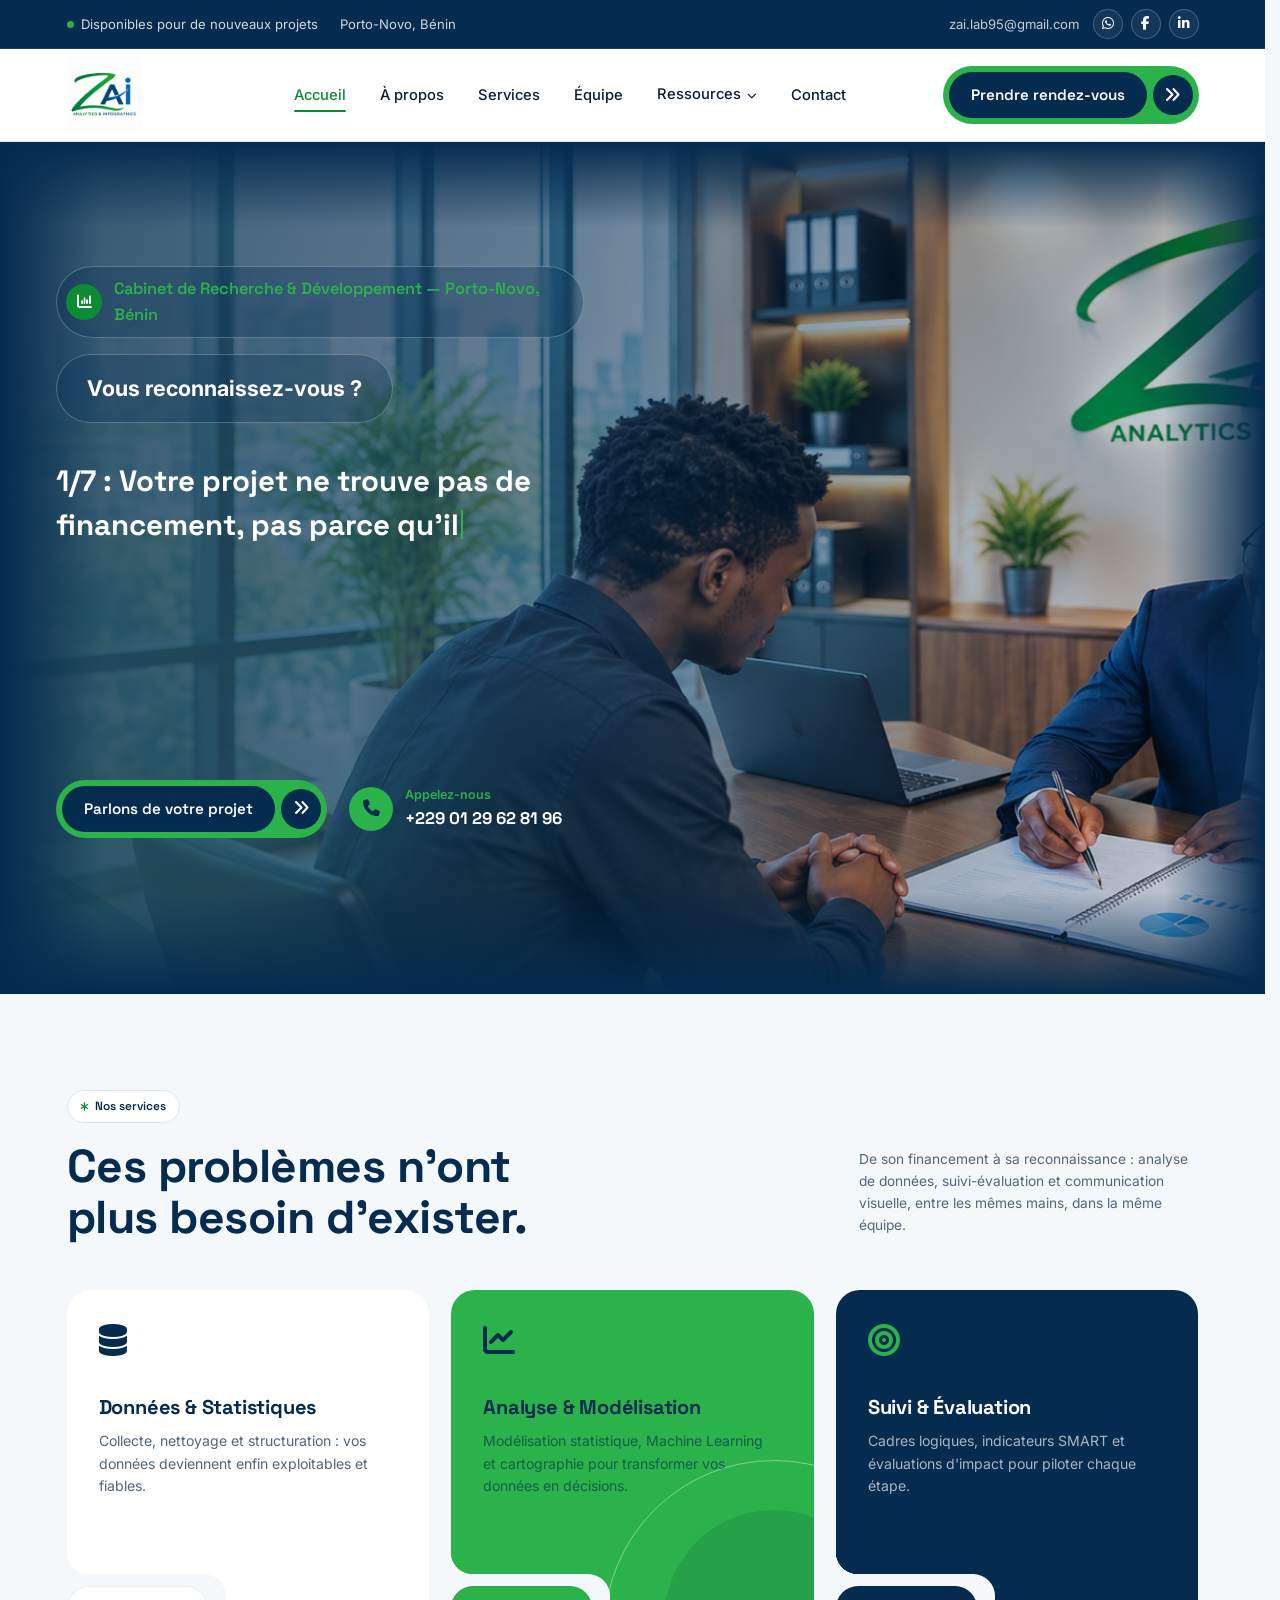
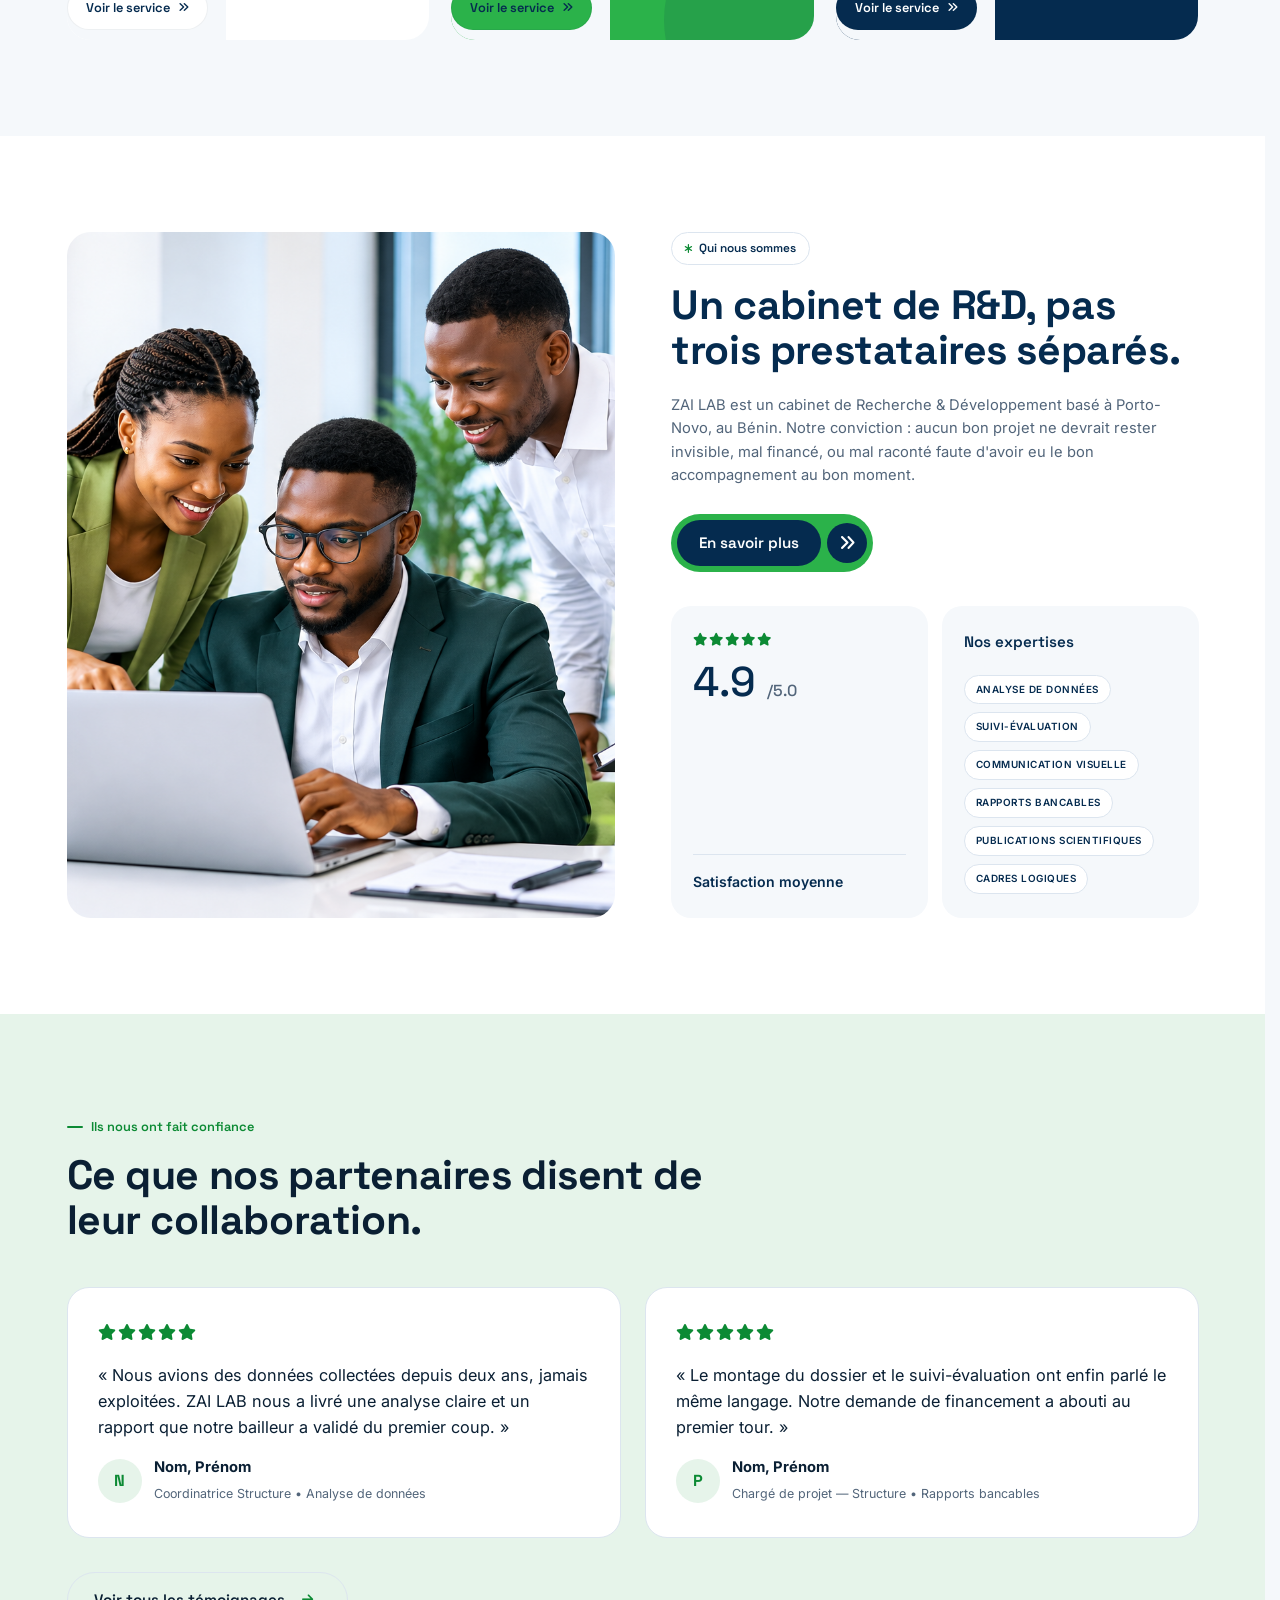
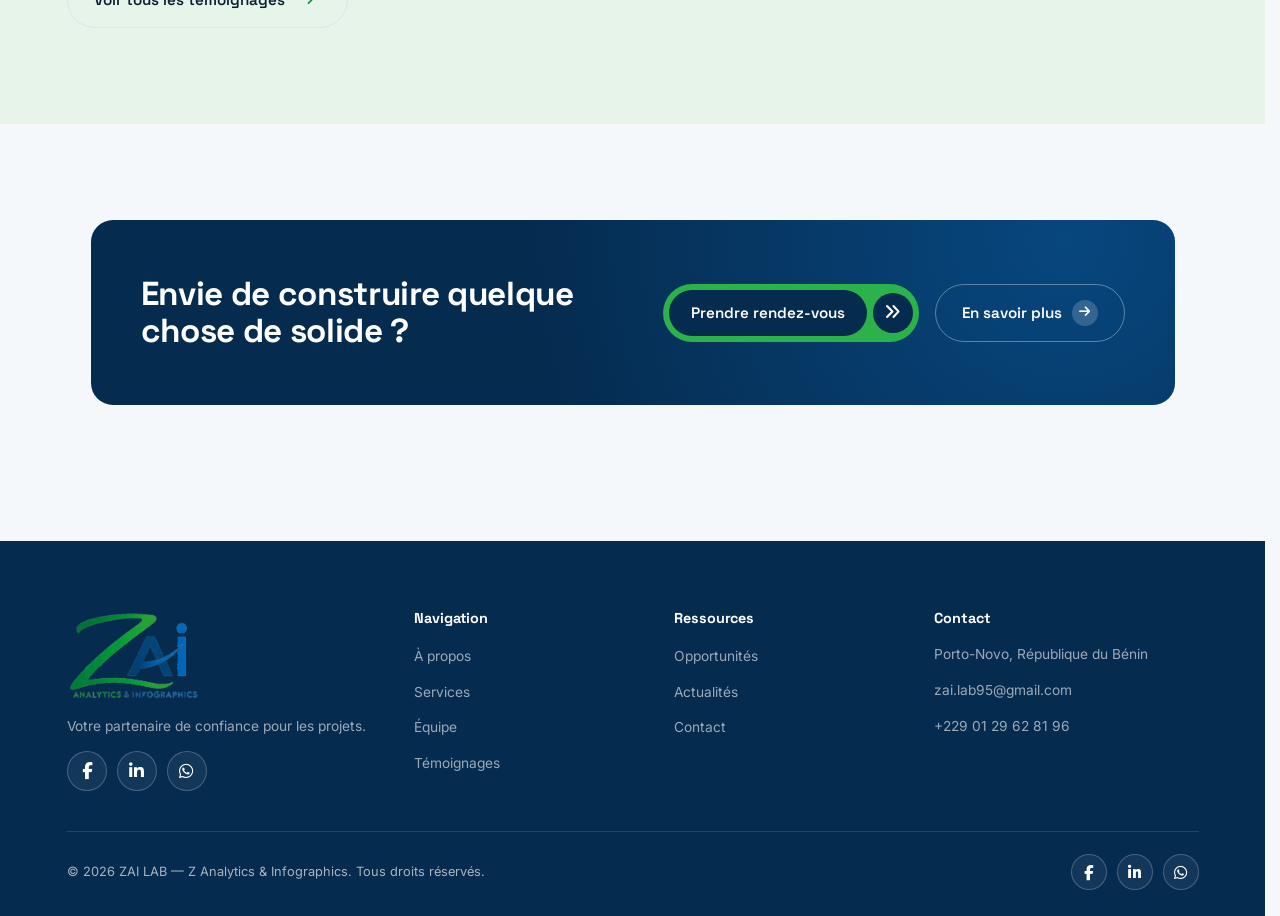
==== index.html @ ba8a5d23 "Update social media links in footer" ====
<!DOCTYPE html>
<html lang="fr">
<head>
<meta charset="UTF-8">
<meta name="viewport" content="width=device-width, initial-scale=1.0">
<title>ZAI LAB Structurer. Convaincre. Mesurer. Valoriser.</title>
<meta name="description" content="ZAI LAB réunit analyse de données, suivi-évaluation et communication visuelle sous un même toit, à Porto-Novo, Bénin.">
<link rel="stylesheet" href="style.css">
<link rel="stylesheet" href="https://cdnjs.cloudflare.com/ajax/libs/font-awesome/6.5.2/css/all.min.css">
<link rel="icon" type="image/jpeg" href="assets/logo-zailab.jpg">
</head>
<body>

<header>
  <div class="topbar">
    <div class="container">
      <div class="topbar-left">
        <span><span class="dot-live"></span> Disponibles pour de nouveaux projets</span>
        <span>Porto-Novo, Bénin</span>
      </div>
      <div class="topbar-right">
        <a href="mailto:zai.lab95@gmail.com" class="topbar-mail">zai.lab95@gmail.com</a>
        <div class="social-row social-row--top">
          <a href="https://wa.me/message/7WDVWGU74DTKE1" target="_blank" rel="noopener" aria-label="WhatsApp" title="WhatsApp"><i class="fa-brands fa-whatsapp"></i></a>
          <a href="https://web.facebook.com/zailab95" target="_blank" rel="noopener" aria-label="Facebook" title="Facebook"><i class="fa-brands fa-facebook-f"></i></a>
          <a href="https://www.linkedin.com/in/luc-zinzinh%C3%A9do-7a95b5175/" target="_blank" rel="noopener" aria-label="LinkedIn" title="LinkedIn"><i class="fa-brands fa-linkedin-in"></i></a>
        </div>
      </div>
    </div>
  </div>
  <nav class="navbar">
    <div class="container">
      <a href="index.html" class="brand">
        <img src="assets/logo-zailab.jpg" alt="ZAI LAB — Analytics & Infographics" class="brand-logo">
      </a>
      <button class="nav-toggle" aria-label="Ouvrir le menu" aria-expanded="false"><span></span></button>
      <ul class="nav-links">
        <li><a href="index.html" class="active">Accueil</a></li>
        <li><a href="a-propos.html">À propos</a></li>
        <li><a href="services.html">Services</a></li>
        <li><a href="equipe.html">Équipe</a></li>
        <li class="has-dropdown">
          <a href="#">Ressources <span class="caret"><i class="fa-solid fa-chevron-down"></i></span></a>
          <div class="dropdown-menu">
            <a href="opportunites.html">Opportunités</a>
            <a href="actualites.html">Actualités</a>
            <a href="temoignages.html">Témoignages</a>
          </div>
        </li>
        <li><a href="contact.html">Contact</a></li>
      </ul>
      <div class="nav-cta">
        <a href="contact.html" class="btn btn-primary"><span class="btn-label">Prendre rendez-vous</span><span class="btn-arrow"><i class="fa-solid fa-angles-right"></i></span></a>
      </div>
    </div>
  </nav>
</header>

<!-- HERO PRINCIPAL -->
<section class="hero-v2 hero-v2--bg">
  <div class="hero-v2-inner">
    <div class="hero-v2-text">
      <div class="eyebrow"><i class="fa-solid fa-chart-column"></i> Cabinet de Recherche &amp; Développement — Porto-Novo, Bénin</div>

      <div class="hero-badge">Vous reconnaissez-vous ?</div>

      <h1 class="hero-rotator" id="problemRotator">
        <span class="rotator-output"></span><span class="rotator-cursor"></span>
        <span class="rotator-source" hidden>Votre projet ne trouve pas de financement, pas parce qu'il est mauvais, mais parce qu'il n'est pas bien construit.</span>
        <span class="rotator-source" hidden>Votre projet est financé mais aucun système de suivi, le rapport final est vide et le bailleur déçu.</span>
        <span class="rotator-source" hidden>Vous avez collecté des données mais personne pour les analyser. Elles dorment dans un ordinateur.</span>
        <span class="rotator-source" hidden>Trois prestataires, trois factures, trois langages, et un dossier incohérent.</span>
        <span class="rotator-source" hidden>Votre projet a réussi mais personne ne le sait aucune communication visuelle pour le montrer.</span>
        <span class="rotator-source" hidden>Vous avez des résultats de recherche solides mais ils ne sont jamais publiés.</span>
        <span class="rotator-source" hidden>Votre rapport final ne satisfait pas les exigences du bailleur.</span>
      </h1>

      <div class="hero-v2-actions">
        <a href="contact.html" class="btn btn-primary"><span class="btn-label">Parlons de votre projet</span><span class="btn-arrow"><i class="fa-solid fa-angles-right"></i></span></a>
        <div class="hero-phone">
          <div class="ring"><i class="fa-solid fa-phone"></i></div>
          <div>
            <small>Appelez-nous</small>
            <strong>+229 01 29 62 81 96</strong>
          </div>
        </div>
      </div>
    </div>
  </div>
</section>

<!-- BLOC 2 — SOLUTION : cartes à encoche -->
<section>
  <div class="container">
    <div class="section-head">
      <div>
        <span class="label-pill"><i class="fa-solid fa-asterisk"></i> Nos services</span>
        <h2>Ces problèmes n'ont plus besoin d'exister.</h2>
      </div>
      <p>De son financement à sa reconnaissance : analyse de données, suivi-évaluation et communication visuelle, entre les mêmes mains, dans la même équipe.</p>
    </div>

    <div class="notch-grid">
      <article class="notch-card">
        <i class="fa-solid fa-database notch-icon"></i>
        <h3>Données &amp; Statistiques</h3>
        <p>Collecte, nettoyage et structuration : vos données deviennent enfin exploitables et fiables.</p>
        <div class="card-notch"><a href="services.html" class="btn-notch">Voir le service <i class="fa-solid fa-angles-right"></i></a></div>
      </article>

      <article class="notch-card notch-card--lime">
        <i class="fa-solid fa-chart-line notch-icon"></i>
        <h3>Analyse &amp; Modélisation</h3>
        <p>Modélisation statistique, Machine Learning et cartographie pour transformer vos données en décisions.</p>
        <div class="card-notch"><a href="services.html" class="btn-notch">Voir le service <i class="fa-solid fa-angles-right"></i></a></div>
      </article>

      <article class="notch-card notch-card--dark">
        <i class="fa-solid fa-bullseye notch-icon"></i>
        <h3>Suivi &amp; Évaluation</h3>
        <p>Cadres logiques, indicateurs SMART et évaluations d'impact pour piloter chaque étape.</p>
        <div class="card-notch"><a href="services.html" class="btn-notch">Voir le service <i class="fa-solid fa-angles-right"></i></a></div>
      </article>
    </div>
  </div>
</section>

<!-- Qui nous sommes : photo d'équipe + texte + infos -->
<section class="bg-white">
  <div class="container about-modern">

    <div class="about-photos about-photos--single">
      <img src="assets/ap.png" alt="L'équipe ZAI LAB au travail autour d'un ordinateur" class="about-photo-single">
    </div>

    <div class="about-copy">
      <span class="label-pill"><i class="fa-solid fa-asterisk"></i> Qui nous sommes</span>
      <h2>Un cabinet de R&amp;D, pas trois prestataires séparés.</h2>
      <p>ZAI LAB est un cabinet de Recherche &amp; Développement basé à Porto-Novo, au Bénin. Notre conviction : aucun bon projet ne devrait rester invisible, mal financé, ou mal raconté faute d'avoir eu le bon accompagnement au bon moment.</p>

      <div class="about-cta-row">
        <a href="a-propos.html" class="btn btn-primary"><span class="btn-label">En savoir plus</span><span class="btn-arrow"><i class="fa-solid fa-angles-right"></i></span></a>
      </div>

      <div class="about-info">
        <div class="info-card">
          <div class="stars"><i class="fa-solid fa-star"></i><i class="fa-solid fa-star"></i><i class="fa-solid fa-star"></i><i class="fa-solid fa-star"></i><i class="fa-solid fa-star"></i></div>
          <div class="rating-score">4.9 <small>/5.0</small></div>
          <div class="info-label">Satisfaction moyenne</div>
        </div>
        <div class="info-card">
          <div class="info-title">Nos expertises</div>
          <div class="skill-pills">
            <span>Analyse de données</span>
            <span>Suivi-évaluation</span>
            <span>Communication visuelle</span>
            <span>Rapports bancables</span>
            <span>Publications scientifiques</span>
            <span>Cadres logiques</span>
          </div>
        </div>
      </div>
    </div>

  </div>
</section>

<!-- Témoignage teaser -->
<section style="background:var(--green-tint);">
  <div class="container">
    <div class="eyebrow">Ils nous ont fait confiance</div>
    <h2 class="section-title">Ce que nos partenaires disent de leur collaboration.</h2>
    <div class="grid-2">
      <div class="testimonial-card">
        <div class="stars"><i class="fa-solid fa-star"></i><i class="fa-solid fa-star"></i><i class="fa-solid fa-star"></i><i class="fa-solid fa-star"></i><i class="fa-solid fa-star"></i></div>
        <blockquote>« Nous avions des données collectées depuis deux ans, jamais exploitées. ZAI LAB nous a livré une analyse claire et un rapport que notre bailleur a validé du premier coup. »</blockquote>
        <div class="testimonial-who">
          <div class="testimonial-avatar">N</div>
          <div>
            <strong>Nom, Prénom</strong>
            <span>Coordinatrice Structure • Analyse de données</span>
          </div>
        </div>
      </div>
      <div class="testimonial-card">
        <div class="stars"><i class="fa-solid fa-star"></i><i class="fa-solid fa-star"></i><i class="fa-solid fa-star"></i><i class="fa-solid fa-star"></i><i class="fa-solid fa-star"></i></div>
        <blockquote>« Le montage du dossier et le suivi-évaluation ont enfin parlé le même langage. Notre demande de financement a abouti au premier tour. »</blockquote>
        <div class="testimonial-who">
          <div class="testimonial-avatar">P</div>
          <div>
            <strong>Nom, Prénom</strong>
            <span>Chargé de projet — Structure • Rapports bancables</span>
          </div>
        </div>
      </div>
    </div>
    <div style="margin-top:34px;">
      <a href="temoignages.html" class="btn btn-outline">Voir tous les témoignages <span class="btn-arrow"><i class="fa-solid fa-arrow-right"></i></span></a>
    </div>
  </div>
</section>

<!-- BLOC 3 — DOUBLE ACTION -->
<section>
  <div class="container">
    <div class="cta-band">
      <h2>Envie de construire quelque chose de solide ?</h2>
      <div class="cta-actions">
        <a href="contact.html" class="btn btn-primary"><span class="btn-label">Prendre rendez-vous</span><span class="btn-arrow"><i class="fa-solid fa-angles-right"></i></span></a>
        <a href="a-propos.html" class="btn btn-on-dark">En savoir plus <span class="btn-arrow"><i class="fa-solid fa-arrow-right"></i></span></a>
      </div>
    </div>
  </div>
</section>

<footer>
  <div class="container">
    <div class="footer-grid">
      <div>
        <div class="footer-brand"><img src="assets/logo-zailab.png" alt="ZAI LAB — Analytics &amp; Infographics" class="footer-logo"></div>
        <p>Votre partenaire de confiance pour les projets.</p>
        <div class="social-row">
          <a href="https://www.facebook.com/zailab" target="_blank" rel="noopener" aria-label="Facebook" title="Facebook"><i class="fa-brands fa-facebook-f"></i></a>
          <a href="https://www.linkedin.com/company/zailab" target="_blank" rel="noopener" aria-label="LinkedIn" title="LinkedIn"><i class="fa-brands fa-linkedin-in"></i></a>
          <a href="https://wa.me/22900000000" target="_blank" rel="noopener" aria-label="WhatsApp" title="WhatsApp"><i class="fa-brands fa-whatsapp"></i></a>
        </div>
      </div>
      <div>
        <h4>Navigation</h4>
        <ul>
          <li><a href="a-propos.html">À propos</a></li>
          <li><a href="services.html">Services</a></li>
          <li><a href="equipe.html">Équipe</a></li>
          <li><a href="temoignages.html">Témoignages</a></li>
        </ul>
      </div>
      <div>
        <h4>Ressources</h4>
        <ul>
          <li><a href="opportunites.html">Opportunités</a></li>
          <li><a href="actualites.html">Actualités</a></li>
          <li><a href="contact.html">Contact</a></li>
        </ul>
      </div>
      <div>
        <h4>Contact</h4>
        <p>Porto-Novo, République du Bénin</p>
        <p>zai.lab95@gmail.com</p>
        <p>+229 01 29 62 81 96</p>
      </div>
    </div>
    <div class="footer-bottom">
      <span>© 2026 ZAI LAB — Z Analytics &amp; Infographics. Tous droits réservés.</span>
      <div class="social-row">
        <a href="https://web.facebook.com/zailab95" target="_blank" rel="noopener" aria-label="Facebook" title="Facebook"><i class="fa-brands fa-facebook-f"></i></a>
        <a href="https://www.linkedin.com/in/luc-zinzinh%C3%A9do-7a95b5175/" target="_blank" rel="noopener" aria-label="LinkedIn" title="LinkedIn"><i class="fa-brands fa-linkedin-in"></i></a>
        <a href="https://wa.me/message/7WDVWGU74DTKE1" target="_blank" rel="noopener" aria-label="WhatsApp" title="WhatsApp"><i class="fa-brands fa-whatsapp"></i></a>
      </div>
    </div>
  </div>
</footer>

<script src="script.js"></script>
</body>
</html>
---- style.css ----
/* =========================================================
   ZAI LAB — Z Analytics & Infographics
   Design tokens : palette du logo (vert Z + bleus A/I) — règle 60/30/10
   ========================================================= */

@import url('https://fonts.googleapis.com/css2?family=Space+Grotesk:wght@500;600;700&family=Inter:wght@400;500;600;700&display=swap');

:root{
  /* ===== PALETTE TIRÉE DU LOGO ZAI LAB (3 couleurs + neutres) =====
     Vert  (Z)  → ACTION & CROISSANCE : boutons, onglet actif, icônes, validations
     Bleu marine (A) → CONFIANCE & STRUCTURE : bandeau haut, héros, pied de page, titres
     Bleu vif (I)    → INFORMATION : étiquettes, dégradé du Z vers le A, accents discrets
     Neutres bleutés → 60 % de la surface (fonds, textes, filets)                       */

  /* Vert du Z */
  --green:        #0C8A34;   /* vert principal (texte/icônes sur fond clair, contraste AA) */
  --green-dim:    #07702A;   /* vert foncé : survol, texte vert sur teinte */
  --cta:          #2BB24A;   /* vert vif du logo : boutons d'action, accents sur fond sombre */
  --cta-dim:      #22993E;   /* survol des boutons */
  --green-tint:   #E6F4EA;   /* fond vert très clair */
  --green-tint-2: #CFE9D8;

  /* Bleus du A et du I */
  --navy-deep:    #052B4F;   /* marine très sombre : topbar, héros, pied de page, bandeaux */
  --navy:         #05498A;   /* marine du logo : titres secondaires, boutons contour */
  --blue:         #0A68B8;   /* bleu vif du logo (I) */
  --blue-tint:    #E6F0FA;   /* fond bleu très clair (étiquettes) */
  --navy-tint:    #E6ECF3;
  --dark-2:       #031D37;

  /* Neutres */
  --ink:    #0A1F33;
  --white:  #FFFFFF;
  --paper:  #F5F8FB;   /* fond principal 60 % */
  --line:   #DCE5EF;
  --muted:  #52657A;

  --radius-lg: 22px;
  --radius-md: 14px;
  --radius-sm: 8px;
  --shadow: 0 16px 40px -20px rgba(5,43,79,.35);

  --font-head: 'Space Grotesk', sans-serif;
  --font-body: 'Inter', sans-serif;
}

*,*::before,*::after{ box-sizing:border-box; }
html{ scroll-behavior:smooth; }
body{
  margin:0;
  font-family:var(--font-body);
  color:var(--ink);
  background:var(--paper);
  line-height:1.6;
  -webkit-font-smoothing:antialiased;
}
img{ max-width:100%; display:block; }
a{ color:inherit; text-decoration:none; }
ul{ margin:0; padding:0; list-style:none; }
h1,h2,h3,h4{
  font-family:var(--font-head);
  line-height:1.1;
  margin:0 0 .5em;
  letter-spacing:-0.01em;
  color:var(--ink);
}
p{ margin:0 0 1em; color:var(--muted); }
.container{ max-width:1180px; margin:0 auto; padding:0 24px; }

section{ padding:96px 0; }
@media (max-width:768px){ section{ padding:64px 0; } }

.eyebrow{
  display:inline-flex; align-items:center; gap:8px;
  font-family:var(--font-head);
  font-size:.8rem; font-weight:600;
  color:var(--green);
  margin-bottom:16px;
}
.eyebrow::before{
  content:""; width:16px; height:2px; background:var(--green); border-radius:2px;
}

h2.section-title{ font-size:clamp(1.9rem,3.2vw,2.6rem); max-width:640px; }
.section-intro{ max-width:620px; }

/* ---------- Boutons ---------- */
.btn{
  display:inline-flex; align-items:center; gap:10px;
  font-family:var(--font-head);
  font-weight:600; font-size:.95rem;
  padding:14px 26px;
  border-radius:999px;
  border:1px solid transparent;
  cursor:pointer;
  transition:transform .18s ease, background .18s ease, color .18s ease, border-color .18s ease;
}
.btn:hover{ transform:translateY(-2px); }
.btn-primary{
  background:var(--cta);
  color:#fff;
  padding:5px 5px 5px 5px;
  gap:6px;
}
.btn-primary:hover{ background:var(--cta-dim); }
.btn-primary .btn-label{
  background:var(--navy-deep);
  color:#fff;
  padding:11px 22px;
  border-radius:999px;
  display:inline-flex;
  align-items:center;
}
.btn-outline{ background:transparent; color:var(--ink); border-color:var(--line); }
.btn-outline:hover{ border-color:var(--green); color:var(--green); }
.btn-ghost-navy{ background:transparent; color:var(--navy); border-color:var(--navy); }
.btn-ghost-navy:hover{ background:var(--navy); color:#fff; }
.btn-on-dark{ background:transparent; color:var(--white); border-color:rgba(255,255,255,.35); }
.btn-on-dark:hover{ border-color:var(--white); }
.btn-arrow{
  display:inline-flex; align-items:center; justify-content:center;
  width:26px; height:26px; border-radius:50%; background:rgba(255,255,255,.18);
  font-size:.8rem;
}
.btn-primary .btn-arrow{ background:var(--navy-deep); color:#fff; width:40px; height:40px; font-size:1.05rem; font-weight:700; }
.btn-outline .btn-arrow{ background:var(--green-tint); color:var(--green); }
.btn-ghost-navy .btn-arrow{ background:var(--blue-tint); color:var(--navy); }
.btn-ghost-navy:hover .btn-arrow{ background:rgba(255,255,255,.2); color:#fff; }

/* ---------- Barre supérieure ---------- */
.topbar{
  background:var(--navy-deep);
  color:rgba(255,255,255,.82);
  font-size:.82rem;
  border-bottom:1px solid rgba(255,255,255,.08);
}
.topbar .container{
  display:flex; align-items:center; justify-content:space-between;
  padding-top:9px; padding-bottom:9px;
  gap:16px; flex-wrap:wrap;
}
.topbar-left{ display:flex; align-items:center; gap:22px; flex-wrap:wrap; }
.topbar-left span{ display:inline-flex; align-items:center; gap:7px; }
.topbar-right{ display:flex; align-items:center; gap:14px; }
.topbar-right a{ opacity:.9; color:rgba(255,255,255,.85); }
.topbar-right a:hover{ opacity:1; color:var(--cta); }
.dot-live{ width:7px; height:7px; border-radius:50%; background:var(--cta); display:inline-block; }

/* ---------- Navigation ---------- */
.navbar{
  background:var(--white);
  border-bottom:1px solid var(--line);
  position:sticky; top:0; z-index:50;
}
.navbar .container{
  display:flex; align-items:center; justify-content:space-between;
  padding-top:8px; padding-bottom:8px;
}
.brand{
  display:flex; align-items:center; gap:10px;
  font-family:var(--font-head); font-weight:700; font-size:1.2rem; color:var(--ink);
}
.brand-logo{ height:46px; width:46px; object-fit:cover; border-radius:10px; }
.brand-mark{
  width:34px; height:34px; border-radius:9px;
  background:var(--green);
  display:flex; align-items:center; justify-content:center;
  color:#fff; font-weight:700; font-size:.95rem; font-family:var(--font-head);
}
.brand small{ display:block; font-family:var(--font-body); font-weight:500; font-size:.62rem; color:var(--muted); letter-spacing:.03em; }

.nav-links{ display:flex; align-items:center; gap:34px; }
.nav-links a{
  font-size:.92rem; font-weight:500; color:var(--ink); position:relative; padding:6px 0;
}
.nav-links a.active,.nav-links a:hover{ color:var(--green); }
.nav-links a.active::after{
  content:""; position:absolute; left:0; right:0; bottom:-2px; height:2px; background:var(--green); border-radius:2px;
}
.nav-cta{ display:flex; align-items:center; gap:18px; }
.nav-toggle{ display:none; }

.has-dropdown{ position:relative; }
.has-dropdown > a{ display:inline-flex; align-items:center; gap:6px; }
.caret{ font-size:.6rem; transform:translateY(1px); }
.dropdown-menu{
  position:absolute; top:100%; left:50%; transform:translateX(-50%) translateY(6px);
  background:#fff; border:1px solid var(--line); border-radius:var(--radius-md);
  box-shadow:var(--shadow); padding:10px; min-width:200px;
  opacity:0; visibility:hidden; transition:opacity .15s ease, transform .15s ease;
  z-index:60;
}
.has-dropdown:hover .dropdown-menu, .has-dropdown:focus-within .dropdown-menu{
  opacity:1; visibility:visible; transform:translateX(-50%) translateY(0);
}
.dropdown-menu a{
  display:block; padding:9px 12px; border-radius:var(--radius-sm); font-size:.88rem; color:var(--ink);
}
.dropdown-menu a:hover{ background:var(--green-tint); color:var(--green-dim); }
@media (max-width:960px){
  .dropdown-menu{ position:static; opacity:1; visibility:visible; transform:none; box-shadow:none; border:none; padding:0 0 0 12px; display:none; }
  .has-dropdown.open .dropdown-menu{ display:block; }
}

@media (max-width: 960px){
  .nav-links{
    position:absolute; top:100%; left:0; right:0;
    background:var(--white); border-bottom:1px solid var(--line);
    flex-direction:column; align-items:flex-start; gap:0;
    padding:8px 24px 18px;
    display:none;
  }
  .nav-links.open{ display:flex; }
  .nav-links a{ padding:12px 0; width:100%; border-bottom:1px solid var(--line); }
  .nav-toggle{
    display:flex; align-items:center; justify-content:center;
    width:40px; height:40px; border-radius:10px; border:1px solid var(--line);
    background:none; cursor:pointer;
  }
  .nav-toggle span, .nav-toggle span::before, .nav-toggle span::after{
    content:""; display:block; width:18px; height:2px; background:var(--ink); position:relative;
  }
  .nav-toggle span::before{ position:absolute; top:-6px; }
  .nav-toggle span::after{ position:absolute; top:6px; }
  .nav-cta .btn span.btn-label{ display:none; }
}

/* ---------- Hero (page d'accueil) ---------- */
.hero{
  background:var(--navy-deep);
  color:var(--white);
  position:relative;
  overflow:hidden;
  padding:88px 0 100px;
}
.hero::before{
  content:"";
  position:absolute; inset:0;
  background-image:
    radial-gradient(circle at 85% 20%, rgba(10,104,184,.5), transparent 45%),
    radial-gradient(circle at 100% 100%, rgba(12,138,52,.28), transparent 40%);
  pointer-events:none;
}
.hero .container{
  position:relative; z-index:1;
  display:grid; grid-template-columns:1.05fr .95fr; gap:56px; align-items:center;
}
@media (max-width:900px){ .hero .container{ grid-template-columns:1fr; } }

.hero-badge{
  display:inline-flex; align-items:center; gap:8px;
  background:rgba(255,255,255,.08); border:1px solid rgba(255,255,255,.18);
  padding:8px 16px; border-radius:999px; font-size:.8rem; margin-bottom:26px; color:rgba(255,255,255,.92);
}
.hero-rotator{
  font-family:var(--font-head); font-weight:600;
  font-size:clamp(1.6rem, 3.4vw, 2.5rem);
  min-height:4.4em;
  display:flex; align-items:center;
}
.hero-rotator span{ display:none; animation:fadeUp .6s ease; }
.hero-rotator span.show{ display:inline; }
@keyframes fadeUp{ from{opacity:0; transform:translateY(10px);} to{opacity:1; transform:translateY(0);} }
.hero p.lede{ color:rgba(255,255,255,.72); max-width:480px; margin-top:18px; }
.hero-actions{ display:flex; align-items:center; gap:22px; margin-top:34px; flex-wrap:wrap; }
.hero-phone{ display:flex; align-items:center; gap:12px; }
.hero-phone .ring{
  width:44px; height:44px; border-radius:50%; background:var(--cta);
  display:flex; align-items:center; justify-content:center; flex-shrink:0; color:var(--navy-deep); font-size:1.05rem;
}
.hero-phone small{ display:block; color:var(--cta); font-weight:600; font-size:.78rem; }
.hero-phone strong{ font-family:var(--font-head); font-size:1.05rem; color:#fff; }

/* graphique décoratif du héro (remplace la photo) */
.hero-visual{
  position:relative; background:rgba(255,255,255,.05);
  border:1px solid rgba(255,255,255,.14); border-radius:var(--radius-lg);
  padding:26px; backdrop-filter:blur(2px);
}
.hero-visual .chip{
  display:flex; align-items:center; justify-content:space-between;
  background:rgba(255,255,255,.07); border-radius:var(--radius-md);
  padding:16px 18px; margin-bottom:14px;
}
.hero-visual .chip:last-child{ margin-bottom:0; }
.hero-visual .chip strong{ font-family:var(--font-head); font-size:1.3rem; }
.hero-visual .chip small{ color:rgba(255,255,255,.55); display:block; font-size:.72rem; }
.bars{ display:flex; align-items:flex-end; gap:8px; height:46px; }
.bars i{ width:9px; border-radius:3px; background:var(--green); display:block; }

/* ---------- HERO V2 — IMAGE UNIQUE PLEIN CADRE ---------- */
.hero-v2{
  position:relative;
  overflow:hidden;
  background:transparent;
}

.hero-v2::before,
.hero-v2::after{
  content:none !important;
  display:none !important;
}

.hero-v2.hero-v2--bg{
  position:relative;
  overflow:hidden;
  background-image:url("assets/1.png");
  background-size:100% 100%;
  background-position:center center;
  background-repeat:no-repeat;
  background-color:transparent;
}

.hero-v2-inner{
  position:relative;
  z-index:2;
  display:block;
  min-height:800px;
  height:800px;
  padding:60px 0 70px;
}

.hero-v2-text{
  position:relative;
  z-index:5;
  display:flex;
  flex-direction:column;
  justify-content:center;
  max-width:680px;
  padding:0 0 0 56px;
  color:var(--white);
}

.hero-v2-text .eyebrow{
  display:inline-flex;
  align-items:center;
  gap:12px;
  width:max-content;
  max-width:100%;
  background:rgba(5,43,79,.30);
  border:1px solid rgba(255,255,255,.25);
  padding:9px 26px 9px 9px;
  border-radius:999px;
  color:var(--cta);
  font-size:1.02rem;
  font-weight:600;
  margin-bottom:16px;
  backdrop-filter:blur(3px);
}

.hero-v2-text .eyebrow::before{
  content:none;
}

.hero-v2-text .eyebrow i{
  width:36px;
  height:36px;
  border-radius:50%;
  background:var(--green);
  display:flex;
  align-items:center;
  justify-content:center;
  font-size:.95rem;
  color:#fff;
  flex-shrink:0;
}

.hero-v2-text .hero-badge{
  width:max-content;
  max-width:100%;
  background:rgba(5,43,79,.28);
  border:1px solid rgba(255,255,255,.25);
  color:#fff;
  padding:16px 30px;
  border-radius:999px;
  font-size:1.35rem;
  font-weight:700;
  margin-bottom:18px;
  backdrop-filter:blur(3px);
}

.hero-v2-text h1{
  font-family:var(--font-head);
  font-weight:700;
  text-transform:uppercase;
  font-size:clamp(2rem,3.4vw,3.1rem);
  line-height:1.12;
  color:var(--white);
  letter-spacing:-.01em;
  margin-bottom:22px;
  text-shadow:0 2px 10px rgba(0,0,0,.35);
}

.hero-v2-text h1 .accent-green{
  color:var(--cta);
}

.hero-v2-text p.lede{
  color:#fff;
  font-size:1.05rem;
  max-width:570px;
  margin-top:6px;
  margin-bottom:8px;
  text-shadow:0 2px 8px rgba(0,0,0,.45);
}

.hero-v2-actions{
  display:flex;
  align-items:center;
  gap:22px;
  flex-wrap:wrap;
  margin-top:auto;
  padding-top:60px;
}

.hero-v2-actions .btn-outline{
  background:transparent;
  color:var(--white);
  border-color:rgba(255,255,255,.35);
}

.hero-v2-actions .btn-outline:hover{
  border-color:var(--white);
  color:var(--white);
}

.hero-v2-actions .btn-outline .btn-arrow{
  background:rgba(255,255,255,.16);
  color:var(--white);
}

.hero-v2-media,
.hero-v2-media img,
.hero-v2-media::after,
.hero-v2-media .hero-logo-watermark{
  display:none !important;
}

.hero-v2-text h1.hero-rotator{
  display:block;
  min-height:6.5em;
  font-size:clamp(1.35rem,2.3vw,1.95rem);
  font-weight:700;
  text-transform:none;
  letter-spacing:normal;
  line-height:1.5;
  color:#fff;
  text-shadow:0 2px 8px rgba(0,0,0,.35);
  margin:18px 0 22px;
  white-space:normal;
  overflow:visible;
  word-wrap:break-word;
}

.hero-rotator .rotator-source{
  display:none;
}

.hero-rotator .rotator-output{
  display:inline;
  color:#fff;
}

.brand-logo{
  height:76px;
  width:auto;
  object-fit:contain;
  border-radius:0;
}

.footer-logo{
  height:32px;
  width:auto;
  object-fit:contain;
  background:#fff;
  border-radius:8px;
  padding:4px 8px;
}

.hero-rotator .rotator-cursor{
  display:inline-block;
  width:2px;
  height:1em;
  vertical-align:-.15em;
  background:var(--cta);
  margin-left:2px;
  animation:zailab-caret-blink .85s steps(1) infinite;
}

@keyframes zailab-caret-blink{
  50%{opacity:0;}
}

/* ---------- Responsive ---------- */
@media (min-width:1400px){
  .hero-v2.hero-v2--bg{
    background-size:100% 100%;
    background-position:center center;
  }

  .hero-v2-inner{
    min-height:800px;
    height:800px;
    padding:60px 0 70px;
  }
}

@media (min-width:961px) and (max-width:1399px){
  .hero-v2.hero-v2--bg{
    background-size:100% 100%;
    background-position:center center;
  }

  .hero-v2-inner{
    min-height:650px;
    height:650px;
    padding:45px 0 55px;
  }

  .hero-v2-text{
    max-width:650px;
    padding-left:42px;
  }
}

@media (max-width:960px){
  .hero-v2.hero-v2--bg{
    background-size:100% 100%;
    background-position:center center;
  }

  .hero-v2-inner{
    min-height:650px;
    height:auto;
    padding:55px 0 65px;
  }

  .hero-v2-text{
    max-width:700px;
    padding:0 30px;
  }
}

@media (max-width:600px){
  .hero-v2.hero-v2--bg{
    background-size:100% 100%;
    background-position:center center;
  }

  .hero-v2-inner{
    min-height:680px;
    height:auto;
    padding:45px 0 55px;
  }

  .hero-v2-text{
    padding:0 20px;
  }

  .hero-v2-text .eyebrow{
    font-size:.82rem;
    padding:7px 16px 7px 7px;
  }

  .hero-v2-text .eyebrow i{
    width:28px;
    height:28px;
    font-size:.75rem;
  }

  .hero-v2-text .hero-badge{
    font-size:1rem;
    padding:11px 18px;
  }

  .hero-v2-text h1.hero-rotator{
    font-size:1.25rem;
    line-height:1.4;
    min-height:3.2em;
  }

  .hero-v2-text p.lede{
    font-size:.92rem;
    line-height:1.55;
  }
}

/* ---------- Section "Vous reconnaissez-vous ?" en fond clair ---------- */
.rotator-section{ background:var(--green-tint); padding:80px 0; }
.rotator-section .hero-badge{
  background:#fff; border:1px solid var(--green-tint-2); color:var(--green-dim);
}
.rotator-section .hero-rotator{ color:var(--navy); min-height:3.6em; font-size:clamp(1.3rem,2.6vw,1.9rem); }
.rotator-section p.lede{ color:var(--muted); }

.feature-row{
  display:grid; grid-template-columns:repeat(3,1fr); gap:22px;
  margin-top:44px;
}
@media (max-width:860px){ .feature-row{ grid-template-columns:1fr; } }
.feature-card{
  border-radius:var(--radius-lg); padding:34px 30px; min-height:270px;
  display:flex; flex-direction:column; justify-content:space-between;
  border:1px solid var(--line);
}
.feature-card.style-a{ background:var(--white); }
.feature-card.style-b{ background:var(--green-tint); border-color:var(--green-tint-2); }
.feature-card.style-c{ background:var(--navy-deep); color:#fff; border-color:var(--navy-deep); }
.feature-card.style-c p{ color:rgba(255,255,255,.68); }
.feature-card.style-c a{ color:#fff; }
.feature-icon{
  width:48px; height:48px; border-radius:12px; margin-bottom:22px;
  display:flex; align-items:center; justify-content:center;
  background:rgba(12,138,52,.12); color:var(--green);
}
.feature-card.style-c .feature-icon{ background:rgba(255,255,255,.12); color:#fff; }
.feature-card h3{ font-size:1.15rem; margin-bottom:8px; }
.feature-link{ display:inline-flex; align-items:center; gap:8px; font-family:var(--font-head); font-weight:600; font-size:.88rem; color:var(--green); }

/* ---------- Section split (image/collage + texte) ---------- */
.split{
  display:grid; grid-template-columns:.95fr 1.05fr; gap:60px; align-items:center;
}
@media (max-width:900px){ .split{ grid-template-columns:1fr; } }
.split.reverse .split-media{ order:2; }
.split.reverse .split-copy{ order:1; }
@media (max-width:900px){ .split.reverse .split-media, .split.reverse .split-copy{ order:initial; } }

.collage{ position:relative; }
.collage-main{
  border-radius:var(--radius-lg); background:var(--navy-deep);
  aspect-ratio:4/3.1; position:relative; overflow:hidden;
  display:flex; align-items:center; justify-content:center;
}
.collage-float{
  position:absolute; bottom:-26px; left:-26px;
  background:var(--green); color:#fff;
  border-radius:var(--radius-md); padding:20px 22px;
  box-shadow:var(--shadow); width:180px;
}
.collage-float strong{ font-family:var(--font-head); font-size:1.6rem; display:block; }
.collage-float span{ font-size:.78rem; opacity:.85; }
.collage-badge{
  position:absolute; top:-22px; right:-16px;
  background:#fff; border-radius:var(--radius-md); padding:16px 18px;
  box-shadow:var(--shadow); text-align:left;
}
.collage-badge .stars{ color:var(--green); font-size:.85rem; letter-spacing:2px; }
.collage-badge strong{ font-family:var(--font-head); font-size:1.3rem; }
.collage-badge span{ display:block; font-size:.72rem; color:var(--muted); }

.stat-strip{ display:flex; gap:34px; margin-top:34px; flex-wrap:wrap; }
.stat-strip div strong{ display:block; font-family:var(--font-head); font-size:1.7rem; color:var(--green); }
.stat-strip div span{ font-size:.82rem; color:var(--muted); }

/* ---------- Grille de cartes générique ---------- */
.grid-3{ display:grid; grid-template-columns:repeat(3,1fr); gap:24px; margin-top:44px; }
.grid-2{ display:grid; grid-template-columns:repeat(2,1fr); gap:24px; margin-top:44px; }
.grid-4{ display:grid; grid-template-columns:repeat(4,1fr); gap:22px; margin-top:44px; }
@media (max-width:900px){ .grid-3, .grid-2{ grid-template-columns:1fr; } }
@media (max-width:900px){ .grid-4{ grid-template-columns:repeat(2,1fr); } }
@media (max-width:520px){ .grid-4{ grid-template-columns:1fr; } }

.card{
  background:#fff; border:1px solid var(--line); border-radius:var(--radius-lg);
  padding:30px 28px;
}
.card .feature-icon{ margin-bottom:20px; }
.card h3{ font-size:1.1rem; }
.card ul{ margin-top:16px; display:flex; flex-direction:column; gap:9px; }
.card ul li{ font-size:.9rem; color:var(--muted); display:flex; gap:10px; align-items:flex-start; }
.card ul li::before{ content:"\f00c"; font-family:"Font Awesome 6 Free"; font-weight:900; color:var(--green); flex-shrink:0; }

/* ---------- Bannière CTA double action ---------- */
.cta-band{
  background:var(--navy-deep); color:#fff; border-radius:var(--radius-lg);
  padding:56px 50px; margin:0 24px;
  display:flex; align-items:center; justify-content:space-between; gap:30px; flex-wrap:wrap;
  position:relative; overflow:hidden;
}
.cta-band::after{
  content:""; position:absolute; inset:0;
  background:radial-gradient(circle at 90% 10%, rgba(10,104,184,.45), transparent 55%);
}
.cta-band > *{ position:relative; z-index:1; }
.cta-band h2{ color:#fff; margin:0; max-width:480px; font-size:clamp(1.5rem,2.6vw,2.1rem); }
.cta-actions{ display:flex; gap:16px; flex-wrap:wrap; }

/* ---------- Bandeau simple (autres pages) ---------- */
.page-hero{
  background:var(--navy-deep); color:#fff; padding:70px 0 64px; position:relative; overflow:hidden;
}
.page-hero::before{
  content:""; position:absolute; inset:0;
  background:radial-gradient(circle at 100% 0%, rgba(10,104,184,.45), transparent 50%);
}
.page-hero .container{ position:relative; z-index:1; }
.page-hero h1{ color:#fff; font-size:clamp(1.9rem,3.6vw,2.9rem); max-width:680px; }
.page-hero p{ color:rgba(255,255,255,.72); max-width:560px; }
.crumb{ font-size:.82rem; color:rgba(255,255,255,.7); margin-bottom:14px; }

/* ---------- Témoignages ---------- */
.testimonial-card{
  background:#fff; border:1px solid var(--line); border-radius:var(--radius-lg);
  padding:32px 30px; display:flex; flex-direction:column; gap:16px;
}
.testimonial-card .stars{ color:var(--green); letter-spacing:2px; }
.testimonial-card blockquote{ margin:0; font-size:1.02rem; color:var(--ink); }
.testimonial-who{ display:flex; align-items:center; gap:12px; margin-top:auto; }
.testimonial-avatar{
  width:44px; height:44px; border-radius:50%; background:var(--green-tint); color:var(--green);
  display:flex; align-items:center; justify-content:center; font-family:var(--font-head); font-weight:700;
}
.testimonial-who strong{ display:block; font-size:.92rem; }
.testimonial-who span{ font-size:.78rem; color:var(--muted); }
.tag{
  display:inline-block; background:var(--blue-tint); color:var(--navy);
  font-size:.72rem; font-weight:600; padding:5px 12px; border-radius:999px;
}

/* ---------- Filtres (Opportunités / Actualités) ---------- */
.filter-bar{ display:flex; gap:10px; flex-wrap:wrap; margin:36px 0 8px; }
.filter-btn{
  border:1px solid var(--line); background:#fff; padding:10px 18px; border-radius:999px;
  font-size:.85rem; font-weight:500; cursor:pointer; font-family:var(--font-body); color:var(--muted);
  transition:all .15s ease;
}
.filter-btn.active, .filter-btn:hover{ background:var(--green); border-color:var(--green); color:#fff; }

.list-card{
  background:#fff; border:1px solid var(--line); border-radius:var(--radius-md);
  padding:24px 26px; display:flex; justify-content:space-between; align-items:flex-start;
  gap:20px; margin-bottom:16px; flex-wrap:wrap;
}
.list-card h4{ margin:0 0 6px; font-size:1.02rem; }
.list-meta{ font-size:.8rem; color:var(--muted); display:flex; gap:14px; flex-wrap:wrap; margin-top:6px; }
.list-share{ display:flex; gap:8px; align-items:center; }
.share-btn{
  width:34px; height:34px; border-radius:50%; border:1px solid var(--line);
  display:flex; align-items:center; justify-content:center; font-size:.78rem; color:var(--muted);
}
.share-btn:hover{ border-color:var(--green); color:var(--green); }
.deadline-pill{
  align-self:flex-start; background:var(--green-tint); color:var(--green-dim);
  font-size:.76rem; font-weight:600; padding:6px 12px; border-radius:999px; white-space:nowrap;
}

/* ---------- Actualités : cartes ---------- */
.news-card{ background:#fff; border:1px solid var(--line); border-radius:var(--radius-lg); overflow:hidden; }
.news-thumb{
  height:150px; background:linear-gradient(135deg, var(--navy-deep), var(--blue));
  display:flex; align-items:center; justify-content:center; color:rgba(255,255,255,.85); font-family:var(--font-head);
}
.news-body{ padding:22px 24px; }
.news-date{ font-size:.76rem; color:var(--green); font-weight:600; margin-bottom:8px; display:block; }
.news-card h3{ font-size:1.02rem; }

/* ---------- Équipe ---------- */
.team-card{ text-align:left; }
.team-photo{
  width:100%; aspect-ratio:1/1; border-radius:var(--radius-lg);
  background:var(--paper); border:1px solid var(--line);
  display:flex; align-items:center; justify-content:center; margin-bottom:20px;
  color:var(--muted); font-size:2.6rem;
}
.team-role{
  display:inline-flex; align-items:center; gap:8px;
  color:var(--green); font-size:.85rem; font-weight:600; margin-bottom:10px;
}
.skill-tags{ display:flex; gap:8px; flex-wrap:wrap; margin-top:14px; }

/* =========================================================
   Page Contact : bandeau sombre + carte de formulaire flottante
   ========================================================= */
.contact-hero{
  background:var(--navy-deep); color:#fff;
  padding:90px 0 100px; position:relative; overflow:hidden;
}
.contact-hero::before{
  content:""; position:absolute; inset:0;
  background:radial-gradient(circle at 90% 10%, rgba(10,104,184,.45), transparent 55%);
  pointer-events:none;
}
.contact-hero .deco{
  position:absolute; border:2px solid rgba(255,255,255,.18); border-radius:8px;
  pointer-events:none;
  animation:decoFloat 7s ease-in-out infinite;
}
@keyframes decoFloat{
  0%,100%{ transform:translateY(0) rotate(var(--rot,0deg)); }
  50%{ transform:translateY(-16px) rotate(calc(var(--rot,0deg) + 8deg)); }
}
@media (prefers-reduced-motion:reduce){
  .contact-hero .deco{ animation:none; }
}

.deco-1{ width:46px; height:46px; top:64px; left:6%; --rot:18deg; border-color:var(--cta); animation-duration:6.5s; }
.deco-2{ width:30px; height:30px; bottom:90px; left:12%; --rot:-12deg; animation-duration:7.5s; animation-delay:.6s; }
.deco-3{ width:60px; height:60px; top:38%; right:6%; --rot:10deg; border-color:rgba(43,178,74,.5); animation-duration:8.5s; animation-delay:.3s; }
.deco-4{ width:22px; height:22px; top:22%; left:22%; --rot:30deg; animation-duration:5.5s; animation-delay:1.2s; }
.deco-5{ width:40px; height:40px; bottom:16%; right:16%; --rot:-20deg; border-color:var(--cta); animation-duration:7.8s; animation-delay:.9s; }
.deco-6{ width:18px; height:18px; top:12%; right:24%; --rot:45deg; animation-duration:6s; animation-delay:1.6s; }
.deco-7{ width:26px; height:26px; bottom:8%; left:34%; --rot:8deg; animation-duration:9s; animation-delay:1.8s; }

.contact-hero-grid{
  position:relative; z-index:1;
  display:grid; grid-template-columns:1.05fr .95fr; gap:60px; align-items:center;
}
@media (max-width:900px){ .contact-hero-grid{ grid-template-columns:1fr; } }

.label-pill--dark{
  background:rgba(255,255,255,.08); border-color:rgba(255,255,255,.22); color:#fff;
}
.label-pill--dark i{ color:var(--cta); }

.contact-hero-copy h1{
  color:#fff; font-size:clamp(2rem,3.6vw,2.9rem); max-width:520px; margin-bottom:16px;
}
.contact-hero-copy p.lede{ color:rgba(255,255,255,.72); max-width:460px; }

.check-list{ margin-top:30px; display:flex; flex-direction:column; gap:16px; }
.check-list li{
  display:flex; align-items:center; gap:14px;
  font-size:.92rem; color:rgba(255,255,255,.85);
}
.check-dot{
  width:24px; height:24px; border-radius:50%; background:var(--cta); color:var(--navy-deep);
  display:flex; align-items:center; justify-content:center; font-size:.7rem; flex-shrink:0;
}

.contact-form-card{
  background:#fff; border-radius:var(--radius-lg);
  padding:38px 34px; box-shadow:0 30px 60px -20px rgba(0,0,0,.45);
}
.contact-form .field{ margin-bottom:18px; }
.contact-form label{ font-size:.8rem; font-weight:600; color:var(--ink); margin-bottom:6px; display:block; }
.contact-form input, .contact-form textarea{
  width:100%; border:1px solid var(--line); border-radius:var(--radius-sm);
  padding:13px 14px; font-family:var(--font-body); font-size:.92rem; color:var(--ink); background:var(--paper);
}
.contact-form input:focus, .contact-form textarea:focus{ outline:2px solid var(--green); outline-offset:1px; }
.btn-submit-pill{
  width:100%; border:none; cursor:pointer;
  background:var(--cta); color:var(--navy-deep);
  font-family:var(--font-head); font-weight:700; font-size:.95rem;
  padding:15px 22px; border-radius:999px; margin-top:6px;
  transition:background .18s ease, transform .18s ease;
}
.btn-submit-pill:hover{ background:var(--cta-dim); transform:translateY(-2px); }
.form-note{ font-size:.76rem; color:var(--muted); text-align:center; margin:14px 0 0; }

/* ---------- Coordonnées : simple rangée ---------- */
.contact-strip{
  display:flex; flex-wrap:wrap; gap:40px; margin-top:0;
}
.contact-strip > div{ display:flex; align-items:center; gap:14px; }
.contact-strip-icon{
  width:44px; height:44px; border-radius:12px;
  background:var(--green-tint); color:var(--green);
  display:flex; align-items:center; justify-content:center; font-size:1.05rem; flex-shrink:0;
}
.contact-strip strong{ display:block; font-size:.9rem; color:var(--ink); }
.contact-strip span{ font-size:.84rem; color:var(--muted); }

@media (max-width:700px){
  .contact-strip{ gap:24px; }
}

/* ---------- Notes internes (page contact) ---------- */
.note-box{
  background:var(--green-tint); border:1px dashed var(--green-tint-2);
  border-radius:var(--radius-md); padding:18px 22px; font-size:.85rem; color:var(--green-dim);
  margin-top:26px;
}
.note-box strong{ display:block; margin-bottom:6px; color:var(--ink); }

/* ---------- Pied de page ---------- */
footer{ background:var(--navy-deep); color:rgba(255,255,255,.65); padding:70px 0 26px; margin-top:40px; }
.footer-grid{
  display:grid; grid-template-columns:1.4fr 1fr 1fr 1.2fr; gap:40px; padding-bottom:40px;
  border-bottom:1px solid rgba(255,255,255,.12);
}
@media (max-width:800px){ .footer-grid{ grid-template-columns:1fr 1fr; } }
.footer-grid h4{ color:#fff; font-size:.9rem; margin-bottom:16px; }
.footer-grid a, .footer-grid p{ font-size:.86rem; color:rgba(255,255,255,.6); }
.footer-grid ul{ display:flex; flex-direction:column; gap:10px; }
.footer-brand{ display:flex; align-items:center; gap:10px; color:#fff; font-family:var(--font-head); font-weight:700; margin-bottom:14px; }
.footer-bottom{
  display:flex; justify-content:space-between; align-items:center; padding-top:22px;
  font-size:.8rem; flex-wrap:wrap; gap:10px;
}
.footer-bottom .social-row a{ width:32px; height:32px; }

/* Utilitaires */
.text-center{ text-align:center; margin-left:auto; margin-right:auto; }
.mt-0{ margin-top:0; }

/* =========================================================
   Hero en image plein cadre + défilé "machine à écrire"
   ========================================================= */
.hero-v2.hero-v2--bg{
  background-image:
    linear-gradient(180deg, var(--navy-deep) 0%, rgba(5,43,79,0) 10%, rgba(5,43,79,0) 88%, var(--navy-deep) 100%),
    linear-gradient(90deg, var(--navy-deep) 0%, rgba(5,43,79,0) 8%, rgba(5,43,79,0) 92%, var(--navy-deep) 100%),
    linear-gradient(100deg,
      rgba(5,43,79,.75) 0%,
      rgba(5,43,79,.62) 38%,
      rgba(5,43,79,.4) 68%,
      rgba(5,43,79,.15) 100%),
    url('assets/1.png');
  background-size: auto, auto, auto, cover;
  background-position: center, center, center, center 20%;
  background-repeat: no-repeat;
}

.hero-v2-inner{
  display:block;
  min-height:auto;
  padding:110px 0 120px;
}
.hero-v2-text{
  flex:none;
  max-width:640px;
  padding:0 56px;
}
@media (max-width:960px){
  .hero-v2-inner{ padding:70px 0 56px; }
  .hero-v2-text{ padding:0 24px; max-width:none; }
}

.hero-v2-text .eyebrow{ margin-bottom:22px; }
.hero-v2-text .hero-badge{ margin-bottom:16px; }
.hero-v2-text p.lede{ margin-top:6px; }

.hero-v2-text h1.hero-rotator{
  display:block;
  min-height:6.5em;
  font-size:clamp(1.35rem, 2.3vw, 1.95rem);
  font-weight:700;
  text-transform:none;
  letter-spacing:normal;
  line-height:1.5;
  color:#fff;
  text-shadow:none;
  margin:18px 0 22px;
  white-space:normal;
  overflow:visible;
  word-wrap:break-word;
}
.hero-rotator .rotator-source{ display:none; }

.hero-rotator .rotator-output{
  display:inline;
  color:#fff;
}

.brand-logo{
  height:76px;
  width:auto;
  object-fit:contain;
  border-radius:0;
}

.brand-logo{
  transition:transform .25s ease;
  transform-origin:left center;
}
.brand:hover .brand-logo{
  transform:scale(1.15);
}
@media (prefers-reduced-motion:reduce){
  .brand-logo{ transition:none; }
}
.footer-logo{
  height:32px;
  width:auto;
  object-fit:contain;
  background:#fff;
  border-radius:8px;
  padding:4px 8px;
}

.hero-rotator .rotator-cursor{
  display:inline-block;
  width:2px;
  height:1em;
  vertical-align:-0.15em;
  background:var(--cta);
  margin-left:2px;
  animation: zailab-caret-blink 0.85s steps(1) infinite;
}
@keyframes zailab-caret-blink{
  50%{ opacity:0; }
}

/* =========================================================
   Hero : badges agrandis et remontés
   ========================================================= */
.hero-v2-inner{
  display:flex;
  align-items:stretch;
  min-height:660px;
  padding:28px 0 60px;
}
.hero-v2-text{ width:100%; }
@media (max-width:960px){
  .hero-v2-inner{ min-height:auto; padding:24px 0 56px; }
  .hero-v2-actions{ padding-top:40px; }
}
@media (max-width:600px){
  .hero-v2-text h1.hero-rotator{ min-height:7em; }
}

.hero-v2-text .eyebrow{
  font-size:1.02rem;
  padding:9px 26px 9px 9px;
  gap:12px;
  margin-bottom:16px;
}
.hero-v2-text .eyebrow i{
  width:36px; height:36px;
  font-size:.95rem;
}
.hero-v2-text .hero-badge{
  font-size:1.35rem;
  font-weight:700;
  padding:16px 30px;
  margin-bottom:18px;
}

/* =========================================================
   MODULE — « Notre approche » + « Qui nous sommes »
   ========================================================= */

.bg-white{ background:#fff; }

.label-pill{
  display:inline-flex; align-items:center; gap:7px;
  background:#fff; border:1px solid var(--line);
  padding:6px 13px; border-radius:999px;
  font-family:var(--font-head); font-size:.74rem; font-weight:600;
  color:var(--navy-deep);
  margin-bottom:18px;
}
.label-pill i{ font-size:.62rem; color:var(--green); }

.section-head{
  display:flex; align-items:flex-end; justify-content:space-between;
  gap:48px; flex-wrap:wrap;
}
.section-head h2{
  font-size:clamp(2rem,3.6vw,2.9rem);
  max-width:480px; margin:0; color:var(--navy-deep);
}
.section-head > p{ max-width:340px; font-size:.86rem; margin:0 0 6px; }

/* ---------- Cartes à encoche ---------- */
.notch-grid{
  display:grid; grid-template-columns:repeat(3,1fr); gap:22px; margin-top:48px;
}
@media (max-width:900px){ .notch-grid{ grid-template-columns:1fr; } }

.notch-card{
  --card-bg:#fff;
  --card-ink:var(--navy-deep);
  --card-muted:var(--muted);
  --notch-bg:var(--paper);
  position:relative; overflow:hidden;
  background:var(--card-bg); color:var(--card-ink);
  border-radius:24px;
  min-height:350px;
  padding:34px 32px 100px;
}
.notch-card .notch-icon{
  display:block; font-size:2rem; line-height:1;
  color:var(--navy-deep); margin-bottom:40px;
}
.notch-card h3{ font-size:1.25rem; color:var(--card-ink); margin-bottom:12px; }
.notch-card p{ font-size:.88rem; color:var(--card-muted); margin:0; max-width:280px; }

.notch-card--lime{ --card-bg:var(--cta); --card-muted:rgba(5,43,79,.62); }
.notch-card--dark{ --card-bg:var(--navy-deep); --card-ink:#fff; --card-muted:rgba(255,255,255,.66); }
.notch-card--dark .notch-icon{ color:var(--cta); }

.notch-card--lime::before,
.notch-card--lime::after{
  content:""; position:absolute; border-radius:50%; pointer-events:none;
}
.notch-card--lime::before{
  width:220px; height:220px; right:-70px; bottom:-90px; background:rgba(5,43,79,.12);
}
.notch-card--lime::after{
  width:340px; height:340px; right:-130px; bottom:-160px; border:1px solid rgba(255,255,255,.4);
}

.card-notch{
  position:absolute; left:0; bottom:0; z-index:2;
  background:var(--notch-bg);
  padding:12px 18px 10px 0;
  border-top-right-radius:22px;
}
.card-notch::before{
  content:""; position:absolute; left:0; bottom:100%;
  width:22px; height:22px;
  background:radial-gradient(circle at 100% 0, transparent 22px, var(--notch-bg) 22.5px);
}
.btn-notch{
  display:inline-flex; align-items:center; gap:8px;
  background:var(--card-bg); color:var(--card-ink);
  border:1px solid rgba(5,43,79,.07);
  font-family:var(--font-head); font-weight:600; font-size:.8rem;
  padding:11px 18px; border-radius:999px;
  transition:transform .18s ease;
}
.btn-notch i{ font-size:.7rem; }
.btn-notch:hover{ transform:translateX(3px); }

/* ---------- Qui nous sommes : collage + texte + infos ---------- */
.about-modern{
  display:grid; grid-template-columns:1.02fr .98fr; gap:56px; align-items:start;
}
@media (max-width:900px){ .about-modern{ grid-template-columns:1fr; } }

.photo-slot{
  border-radius:20px; overflow:hidden;
  background-image:var(--photo, none), linear-gradient(135deg, var(--navy-deep), var(--blue));
  background-size:cover; background-position:center;
}
.about-photos{ display:grid; grid-template-columns:.52fr 1fr; gap:12px; }
.about-photo-main{ grid-column:1/-1; aspect-ratio:16/9.2; }
.about-photo-sub{ min-height:190px; }

.stat-tile{
  background:var(--cta); color:var(--navy-deep);
  border-radius:20px; padding:22px 14px;
  display:flex; flex-direction:column; align-items:center; justify-content:center;
  text-align:center; gap:6px;
}
.stat-tile i{ font-size:1.5rem; }
.stat-tile strong{ font-family:var(--font-head); font-size:1.9rem; line-height:1.05; }
.stat-tile span{ font-size:.78rem; font-weight:600; }

.about-copy h2{
  font-size:clamp(1.9rem,3.2vw,2.6rem); color:var(--navy-deep); max-width:520px;
}
.about-copy > p{ font-size:.92rem; max-width:520px; }
.about-cta-row{
  display:flex; align-items:center; gap:24px; flex-wrap:wrap; margin:26px 0 34px;
}
.about-person{ display:flex; align-items:center; gap:12px; }
.about-person .avatar{
  width:42px; height:42px; border-radius:50%;
  background:var(--green-tint); color:var(--green);
  display:flex; align-items:center; justify-content:center;
  font-family:var(--font-head); font-weight:700;
}
.about-person strong{ display:block; font-family:var(--font-head); font-size:.95rem; color:var(--navy-deep); }
.about-person span{ font-size:.75rem; color:var(--muted); }

.about-info{ display:grid; grid-template-columns:1fr 1fr; gap:14px; }
@media (max-width:560px){ .about-info{ grid-template-columns:1fr; } }
.info-card{
  background:var(--paper); border-radius:20px; padding:24px 22px;
  display:flex; flex-direction:column; min-height:210px;
}
.info-card .stars{ color:var(--green); font-size:.8rem; letter-spacing:2px; margin-bottom:10px; }
.rating-score{
  font-family:var(--font-head); font-size:2.6rem; font-weight:500;
  color:var(--navy-deep); line-height:1;
}
.rating-score small{ font-size:1rem; color:var(--muted); }
.info-label{
  margin-top:auto; padding-top:16px; border-top:1px solid var(--line);
  font-weight:600; font-size:.88rem; color:var(--navy-deep);
}
.info-title{ font-family:var(--font-head); font-weight:600; font-size:.95rem; color:var(--navy-deep); margin-bottom:20px; }
.skill-pills{ display:flex; flex-wrap:wrap; gap:8px; }
.skill-pills span{
  background:#fff; border:1px solid var(--line); border-radius:999px;
  padding:6px 11px; font-size:.62rem; font-weight:600; letter-spacing:.05em;
  text-transform:uppercase; color:var(--navy-deep);
}

/* =========================================================
   Notes épinglées (page à propos)
   ========================================================= */
.notes-section{ background:var(--paper); }
.notes-section .label-pill{ margin-bottom:14px; }
.notes-section .section-head{ margin-bottom:0; }
.notes-section .section-head p{ color:var(--muted); }

.notes-board{
  display:flex; flex-wrap:wrap; justify-content:center; align-items:flex-start;
  gap:46px 54px; margin-top:56px;
}
.sticky-note{
  width:270px; border-radius:16px; padding:30px 24px 24px;
  box-shadow:0 22px 44px -24px rgba(5,43,79,.35);
  position:relative;
  transition:transform .2s ease;
}
.sticky-note:nth-child(odd){ transform:rotate(-3deg); }
.sticky-note:nth-child(even){ transform:rotate(3deg); margin-top:38px; }
.sticky-note:hover{ transform:rotate(0deg) translateY(-4px); }

.sticky-note .pin{
  position:absolute; top:-11px; left:50%; transform:translateX(-50%);
  width:18px; height:18px; border-radius:50%;
  box-shadow:0 6px 10px -3px rgba(0,0,0,.35);
}
.pin-a{ background:var(--green); }
.pin-b{ background:var(--blue); }
.pin-c{ background:var(--navy); }

.note-number{
  display:block; font-family:var(--font-head); font-style:italic; font-weight:700;
  font-size:1.5rem; margin-bottom:6px;
}
.sticky-note h3{ font-size:1.05rem; margin-bottom:8px; }
.sticky-note p{ font-size:.83rem; margin:0; color:var(--ink); opacity:.72; }

.note-a{ background:var(--green-tint); }
.note-a .note-number{ color:var(--green); }
.note-b{ background:var(--blue-tint); }
.note-b .note-number{ color:var(--blue); }
.note-c{ background:var(--navy-tint); }
.note-c .note-number{ color:var(--navy); }

@media (max-width:700px){
  .notes-board{ gap:36px; }
  .sticky-note{ width:100%; max-width:320px; }
  .sticky-note:nth-child(even){ margin-top:0; }
}
/* ---------- Qui sommes-nous — version texte simple ---------- */
.about-simple h2{
  font-size:clamp(1.9rem,3.2vw,2.6rem); max-width:760px; color:var(--navy-deep);
}
.about-simple p.lede{ font-size:1.02rem; color:var(--ink); max-width:720px; }
.about-simple p{ max-width:720px; }
.about-simple-cta{ margin-top:8px; }

.page-hero--light{
  background:var(--paper);
  color:var(--ink);
  padding:64px 0 52px;
  border-bottom:1px solid var(--line);
}
.page-hero--light::before{ content:none; }
.page-hero--light h1{ color:var(--ink); }
.page-hero--light p{ color:var(--muted); }
.page-hero--light .label-pill{ margin-bottom:20px; }

/* ---------- Nos clients — section neutre ---------- */
.clients-section{ background:var(--paper); }

/* ---------- Services — mise en page "process" ---------- */
.process-list{ margin-top:48px; }
.process-row{
  display:flex; align-items:center; gap:64px;
  padding:52px 0; border-bottom:1px solid var(--line);
}
.process-list .process-row:last-child{ border-bottom:none; }
.process-text{ flex:1; min-width:0; }
.process-text h3{ font-size:1.5rem; margin:0; }
.process-text p{ font-size:.92rem; max-width:420px; margin:0; }
.process-underline{
  display:block; width:46px; height:3px; background:var(--cta);
  border-radius:3px; margin:14px 0 16px;
}
.process-visual{
  flex:1; min-width:0; position:relative;
  display:flex; align-items:center; justify-content:center;
}
.process-number{
  font-family:var(--font-head); font-weight:700;
  font-size:clamp(5rem,10vw,8.5rem); line-height:1;
  background:linear-gradient(135deg, var(--green), var(--blue));
  -webkit-background-clip:text; background-clip:text; color:transparent;
}
.process-icon{
  position:absolute; bottom:10%; right:26%;
  width:54px; height:54px; border-radius:50%;
  background:#fff; border:1px solid var(--line); box-shadow:var(--shadow);
  display:flex; align-items:center; justify-content:center;
  color:var(--green); font-size:1.05rem;
}
.process-row:nth-child(even) .process-text{ order:2; }
.process-row:nth-child(even) .process-visual{ order:1; }
.process-row:nth-child(even) .process-icon{ right:auto; left:26%; }

@media (max-width:800px){
  .process-row{ flex-direction:column; align-items:flex-start; gap:24px; padding:38px 0; }
  .process-row:nth-child(even) .process-text,
  .process-row:nth-child(even) .process-visual{ order:initial; }
  .process-visual{ width:100%; justify-content:flex-start; }
  .process-number{ font-size:clamp(3.6rem,22vw,5.5rem); }
  .process-icon{ right:auto; left:34%; bottom:6%; }
}

/* ---------- Services : 2 colonnes ---------- */
.services-columns{
  display:grid; grid-template-columns:1fr 1fr; gap:24px; margin-top:44px;
}
@media (max-width:900px){ .services-columns{ grid-template-columns:1fr; } }

.service-list{
  background:#fff; border:1px solid var(--line); border-radius:var(--radius-lg);
  overflow:hidden;
}
.service-row{
  display:grid; grid-template-columns:52px 1fr; gap:20px;
  padding:28px 26px; border-bottom:1px solid var(--line);
}
.service-list .service-row:last-child{ border-bottom:none; }
.service-row{ transition:background .2s ease; }
.service-row:hover{ background:var(--paper); }
.service-row .row-icon{
  width:50px; height:50px; border-radius:13px;
  background:linear-gradient(150deg, var(--green-tint), var(--green-tint-2));
  color:var(--green);
  display:flex; align-items:center; justify-content:center;
  font-size:1.15rem; flex-shrink:0;
}
.service-row h3{ font-size:1.02rem; margin-bottom:6px; }
.service-row p{ font-size:.86rem; margin-bottom:14px; }
.row-tags{ display:flex; flex-wrap:wrap; gap:8px; }
.row-tags span{
  font-size:.72rem; font-weight:600; color:var(--navy);
  background:var(--blue-tint); border-radius:999px; padding:5px 12px;
}

/* ---------- Nos valeurs ---------- */
.values-section .label-pill{ display:inline-flex; align-items:center; gap:8px; margin-bottom:14px; }
.values-section .section-head{ margin-bottom:0; }
.values-section .section-head p{ color:var(--muted); }

.values-bar{
  display:grid; grid-template-columns:repeat(4,1fr);
  margin-top:44px; background:#fff; border:1px solid var(--line);
  border-radius:var(--radius-lg); overflow:hidden;
}
.value-col{ padding:32px 26px; border-right:1px solid var(--line); transition:background .2s ease; }
.value-col:hover{ background:var(--paper); }
.value-col:last-child{ border-right:none; }
.value-col .value-icon{
  width:46px; height:46px; border-radius:12px;
  background:linear-gradient(150deg, var(--green-tint), var(--green-tint-2));
  color:var(--green);
  display:flex; align-items:center; justify-content:center;
  font-size:1.2rem; margin-bottom:18px;
}
.value-col h3{ font-size:1rem; margin-bottom:6px; }
.value-col p{ font-size:.85rem; margin:0; }
@media (max-width:900px){
  .values-bar{ grid-template-columns:1fr 1fr; }
  .value-col{ border-right:1px solid var(--line); border-bottom:1px solid var(--line); }
  .value-col:nth-child(2n){ border-right:none; }
  .value-col:nth-last-child(-n+2){ border-bottom:none; }
}
@media (max-width:520px){
  .values-bar{ grid-template-columns:1fr; }
  .value-col{ border-right:none; border-bottom:1px solid var(--line); }
  .value-col:last-child{ border-bottom:none; }
}

/* ---------- Nos clients : pastilles ---------- */
.clients-row{
  display:flex; flex-wrap:wrap; gap:12px; margin-top:36px; justify-content:center;
}
.client-pill{
  display:inline-flex; align-items:center; gap:9px;
  background:#fff; border:1px solid var(--line); border-radius:999px;
  padding:11px 20px; font-size:.85rem; font-weight:500; color:var(--ink);
}
.client-pill i{ color:var(--green); font-size:.85rem; }

/* =========================================================
   "Qui nous sommes" : photo d'équipe pleine hauteur
   ========================================================= */
.about-modern:has(.about-photos--single){ align-items:stretch; }
.about-photos--single{
  display:block;
  position:relative;
  min-height:420px;
}
.about-photo-single{
  position:absolute; inset:0;
  width:100%; height:100%;
  object-fit:cover;
  object-position:62% 50%;
  border-radius:24px;
  display:block;
}
@media (max-width:900px){
  .about-photos--single{ min-height:0; aspect-ratio:4/3; }
}

/* =========================================================
   Logo du pied de page : sans cadre
   ========================================================= */
.footer-logo{
  background:none;
  padding:0;
  border-radius:0;
  height:44px;
}
.footer-logo{ height:90px; width:auto; }

/* =========================================================
   En-tête identique sur TOUTES les pages
   ========================================================= */
html{ scrollbar-gutter:stable; }
.topbar .container{ min-height:40px; }
.navbar .container{ height:92px; padding-top:0; padding-bottom:0; }
.brand{ height:76px; width:130px; flex-shrink:0; }
.brand-logo{
  height:76px; width:130px;
  object-fit:contain;
  object-position:left center;
}
@media (max-width:960px){
  .navbar .container{ height:84px; }
  .brand, .brand-logo{ height:68px; }
}

.section-sub{
  max-width:560px;
  margin:14px 0 0;
  font-size:.95rem;
  color:var(--muted);
}

/* =========================================================
   RÉSEAUX SOCIAUX — icônes Font Awesome seules, taille unifiée
   (à garder tout en bas du fichier)
   ========================================================= */
.social-row{
  display:flex; align-items:center; gap:10px;
}
.social-row a{
  display:inline-flex; align-items:center; justify-content:center;
  width:40px; height:40px;
  border-radius:50%;
  border:1px solid rgba(255,255,255,.22);
  background:rgba(255,255,255,.06);
  color:#fff;
  font-size:1.05rem;
  opacity:1;
  transition:background .18s ease, color .18s ease, border-color .18s ease, transform .18s ease;
}
.social-row a i{ line-height:1; }
.social-row a:hover{
  background:var(--cta);
  border-color:var(--cta);
  color:var(--navy-deep);
  transform:translateY(-2px);
}

/* Barre du haut : version compacte */
.social-row--top{ gap:8px; }
.social-row--top a{
  width:30px; height:30px;
  font-size:.85rem;
}

/* Pied de page */
.footer-bottom .social-row a{ width:36px; height:36px; font-size:.95rem; }

/* =========================================================
   CONTACT — champs supplémentaires du formulaire (même style)
   ========================================================= */
.contact-form-card .form-title{ font-size:1.35rem; margin-bottom:6px; }
.contact-form-card .form-sub{ font-size:.86rem; margin-bottom:24px; }
.contact-form .field-row{ display:grid; grid-template-columns:1fr 1fr; gap:16px; }
@media (max-width:560px){ .contact-form .field-row{ grid-template-columns:1fr; } }
.contact-form select{
  width:100%; border:1px solid var(--line); border-radius:var(--radius-sm);
  padding:13px 40px 13px 14px; font-family:var(--font-body); font-size:.92rem; color:var(--ink); background-color:var(--paper);
  appearance:none; -webkit-appearance:none;
  background-image:url("data:image/svg+xml,%3Csvg xmlns='http://www.w3.org/2000/svg' width='12' height='8' viewBox='0 0 12 8'%3E%3Cpath d='M1 1l5 5 5-5' fill='none' stroke='%2356695E' stroke-width='1.6' stroke-linecap='round' stroke-linejoin='round'/%3E%3C/svg%3E");
  background-repeat:no-repeat; background-position:right 14px center;
}
.contact-form select:focus{ outline:2px solid var(--green); outline-offset:1px; }
.btn-submit-pill i{ margin-left:8px; }
.legal-ids{
  display:flex; flex-wrap:wrap; gap:24px; margin-top:28px;
  font-size:.78rem; font-weight:600; color:var(--muted);
}

/* =========================================================
   CONTACT — les deux colonnes (texte à gauche, formulaire à droite)
   démarrent à la même hauteur, en haut
   ========================================================= */
.contact-hero-grid{ align-items:start; }
.contact-hero-copy{ padding-top:0; }
.contact-hero-copy .label-pill{ margin-top:0; }
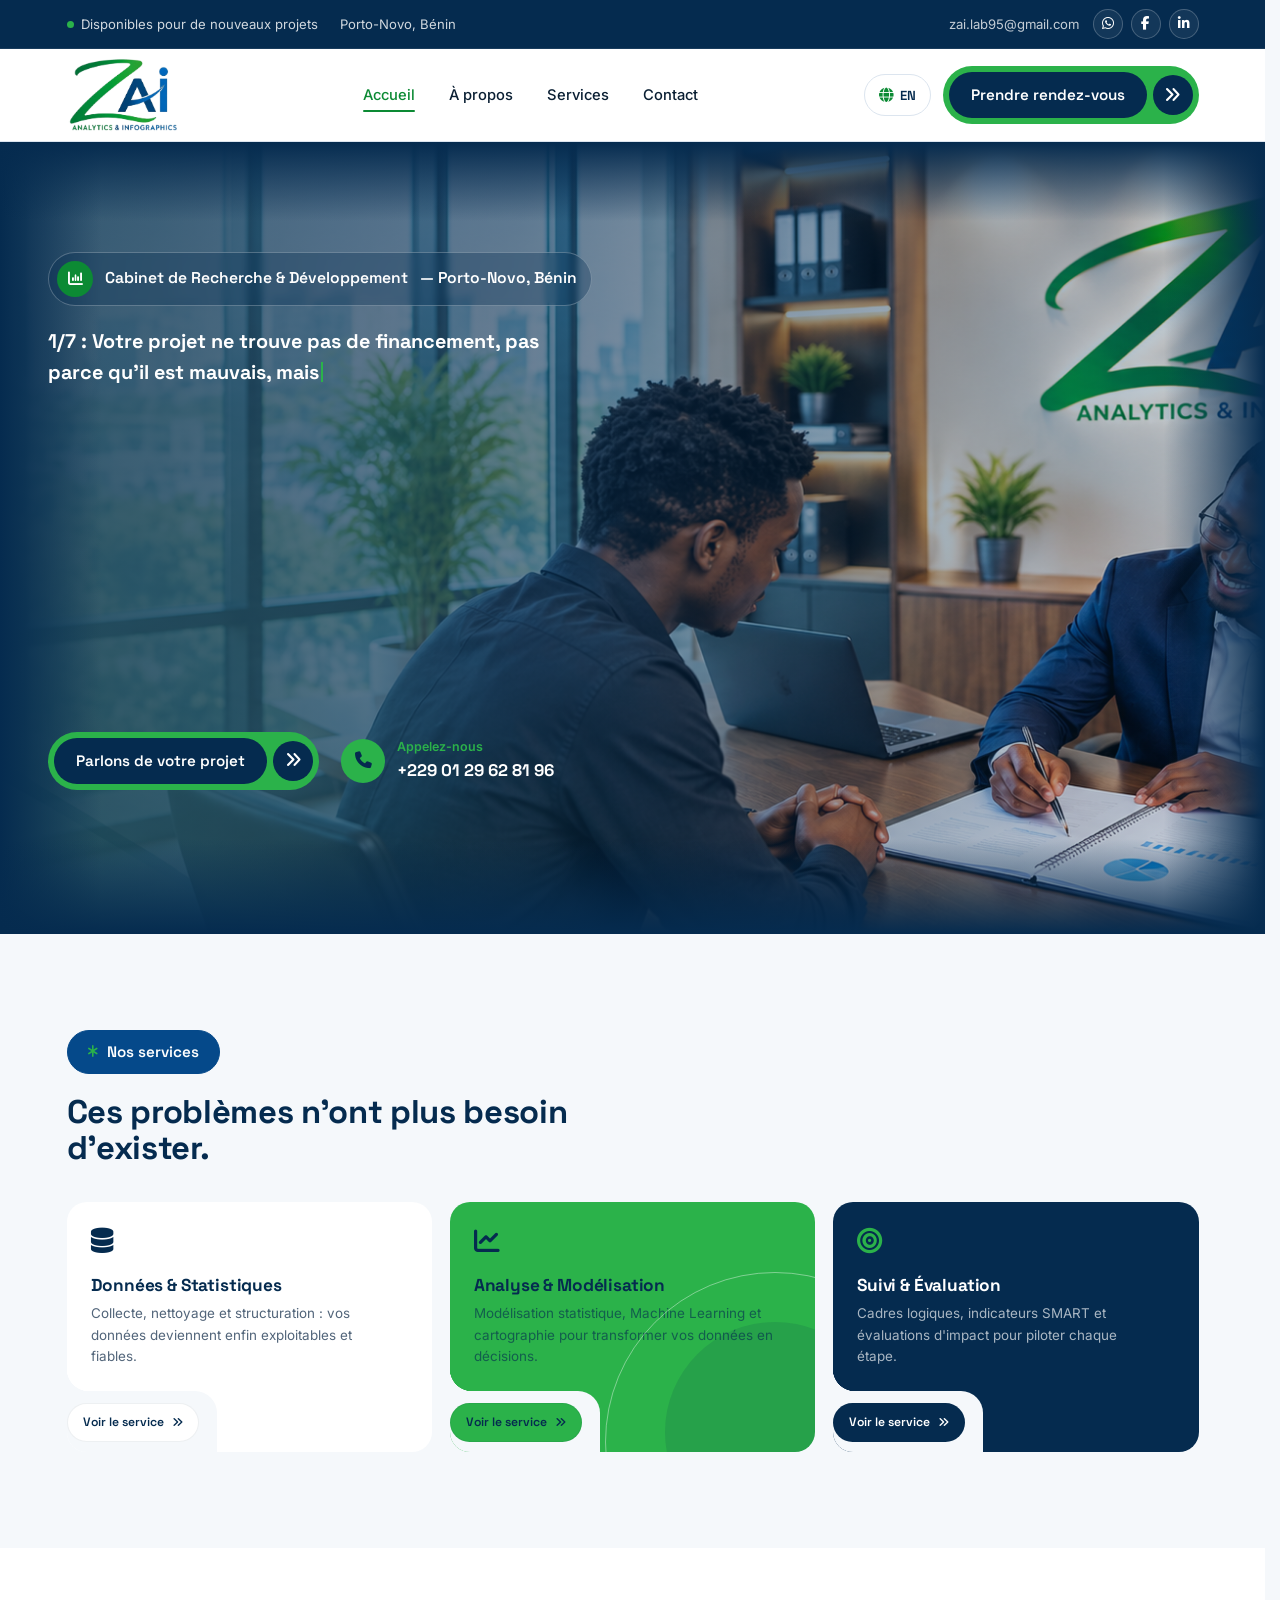
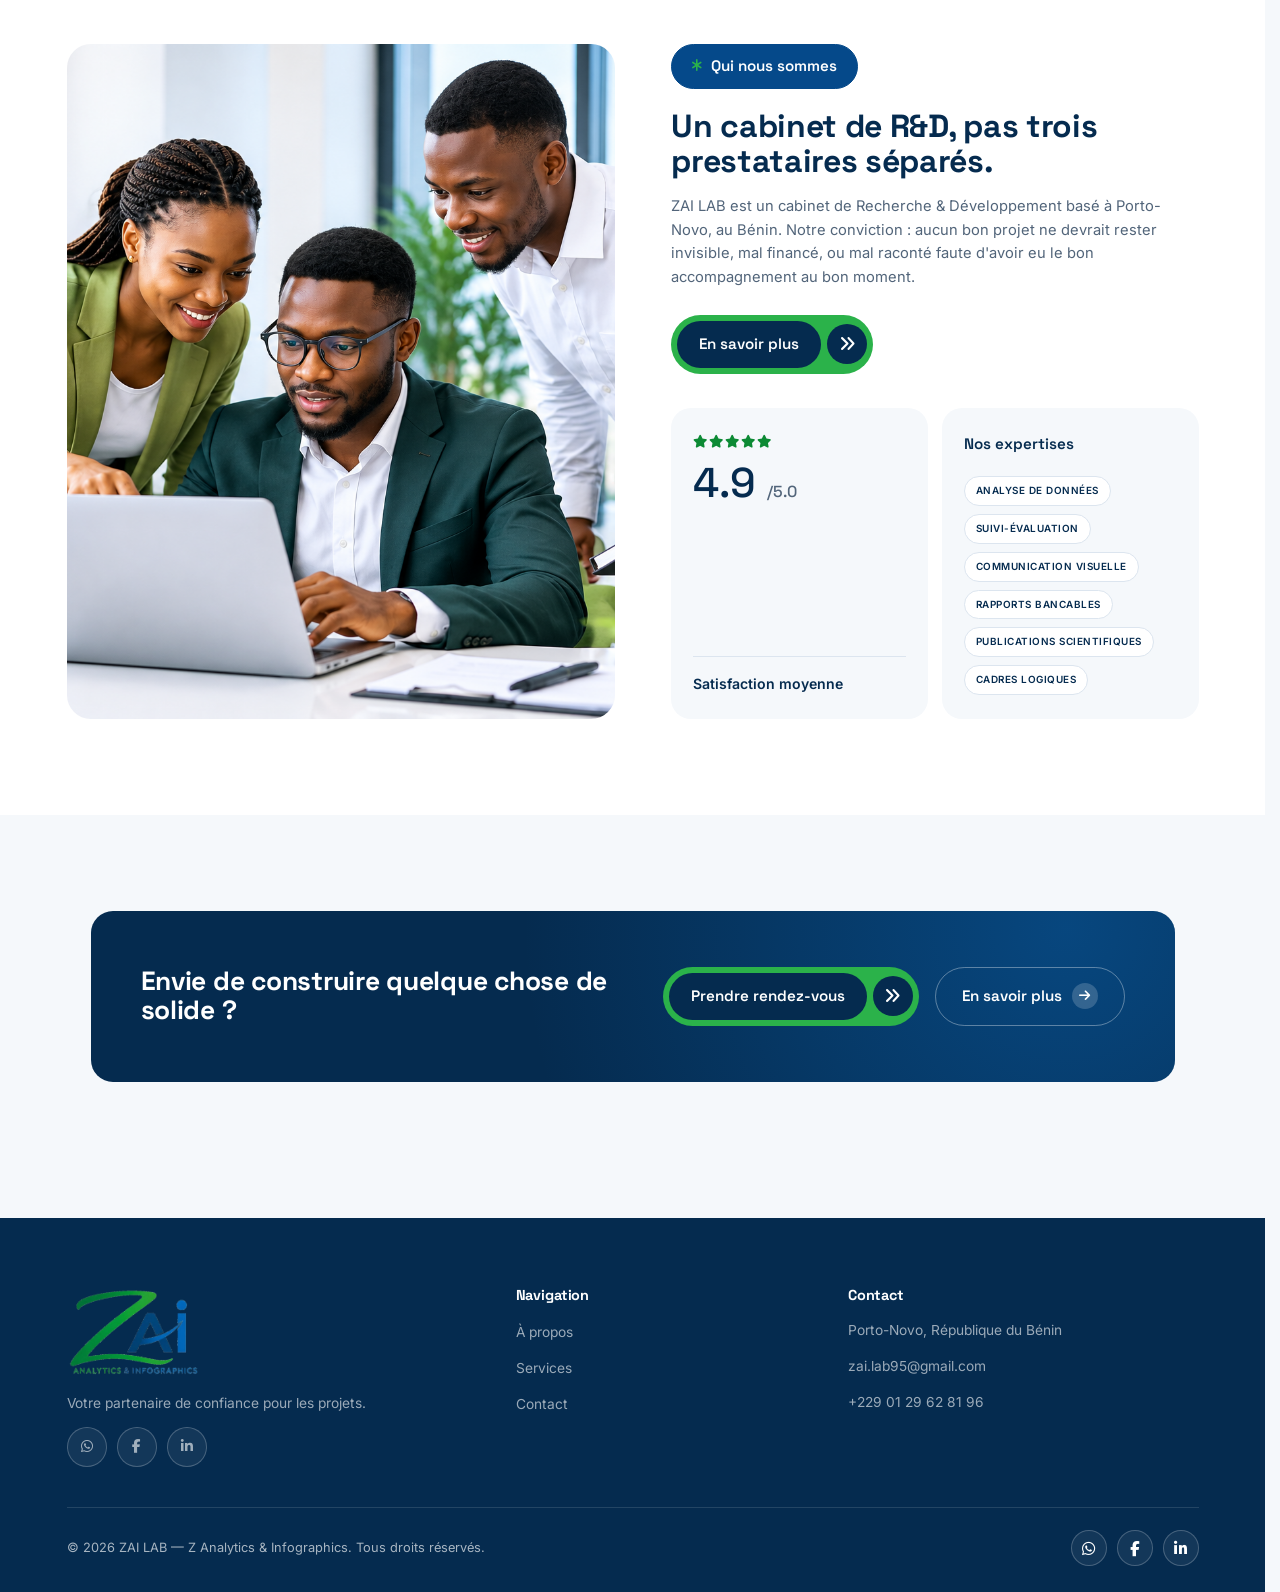
==== commit 452dd3bb: "Add files via upload" ====
--- a/index.html
+++ b/index.html
@@ -3,11 +3,13 @@
 <head>
 <meta charset="UTF-8">
 <meta name="viewport" content="width=device-width, initial-scale=1.0">
-<title>ZAI LAB Structurer. Convaincre. Mesurer. Valoriser.</title>
+<title>ZAI LAB — Structurer. Convaincre. Mesurer. Valoriser.</title>
 <meta name="description" content="ZAI LAB réunit analyse de données, suivi-évaluation et communication visuelle sous un même toit, à Porto-Novo, Bénin.">
 <link rel="stylesheet" href="style.css">
+<link rel="stylesheet" href="mobile.css" media="(max-width: 767px)">
 <link rel="stylesheet" href="https://cdnjs.cloudflare.com/ajax/libs/font-awesome/6.5.2/css/all.min.css">
-<link rel="icon" type="image/jpeg" href="assets/logo-zailab.jpg">
+<link rel="icon" type="image/png" href="assets/logo-zailab.png">
+<link rel="stylesheet" href="Responsive.css">
 </head>
 <body>
 
@@ -16,7 +18,7 @@
     <div class="container">
       <div class="topbar-left">
         <span><span class="dot-live"></span> Disponibles pour de nouveaux projets</span>
-        <span>Porto-Novo, Bénin</span>
+        <span class="topbar-loc">Porto-Novo, Bénin</span>
       </div>
       <div class="topbar-right">
         <a href="mailto:zai.lab95@gmail.com" class="topbar-mail">zai.lab95@gmail.com</a>
@@ -31,25 +33,17 @@
   <nav class="navbar">
     <div class="container">
       <a href="index.html" class="brand">
-        <img src="assets/logo-zailab.jpg" alt="ZAI LAB — Analytics & Infographics" class="brand-logo">
+        <img src="assets/logo-zailab.png" alt="ZAI LAB — Analytics &amp; Infographics" class="brand-logo">
       </a>
       <button class="nav-toggle" aria-label="Ouvrir le menu" aria-expanded="false"><span></span></button>
       <ul class="nav-links">
         <li><a href="index.html" class="active">Accueil</a></li>
         <li><a href="a-propos.html">À propos</a></li>
         <li><a href="services.html">Services</a></li>
-        <li><a href="equipe.html">Équipe</a></li>
-        <li class="has-dropdown">
-          <a href="#">Ressources <span class="caret"><i class="fa-solid fa-chevron-down"></i></span></a>
-          <div class="dropdown-menu">
-            <a href="opportunites.html">Opportunités</a>
-            <a href="actualites.html">Actualités</a>
-            <a href="temoignages.html">Témoignages</a>
-          </div>
-        </li>
         <li><a href="contact.html">Contact</a></li>
       </ul>
       <div class="nav-cta">
+        <button type="button" class="lang-toggle" aria-label="Changer de langue"><i class="fa-solid fa-globe"></i><span class="lang-current">EN</span></button>
         <a href="contact.html" class="btn btn-primary"><span class="btn-label">Prendre rendez-vous</span><span class="btn-arrow"><i class="fa-solid fa-angles-right"></i></span></a>
       </div>
     </div>
@@ -60,9 +54,7 @@
 <section class="hero-v2 hero-v2--bg">
   <div class="hero-v2-inner">
     <div class="hero-v2-text">
-      <div class="eyebrow"><i class="fa-solid fa-chart-column"></i> Cabinet de Recherche &amp; Développement — Porto-Novo, Bénin</div>
-
-      <div class="hero-badge">Vous reconnaissez-vous ?</div>
+      <div class="eyebrow"><i class="fa-solid fa-chart-column"></i> <span>Cabinet de Recherche &amp; Développement</span> <span class="eyebrow-loc">— Porto-Novo, Bénin</span></div>
 
       <h1 class="hero-rotator" id="problemRotator">
         <span class="rotator-output"></span><span class="rotator-cursor"></span>
@@ -89,7 +81,7 @@
   </div>
 </section>
 
-<!-- BLOC 2 — SOLUTION : cartes à encoche -->
+<!-- NOS SERVICES -->
 <section>
   <div class="container">
     <div class="section-head">
@@ -97,7 +89,6 @@
         <span class="label-pill"><i class="fa-solid fa-asterisk"></i> Nos services</span>
         <h2>Ces problèmes n'ont plus besoin d'exister.</h2>
       </div>
-      <p>De son financement à sa reconnaissance : analyse de données, suivi-évaluation et communication visuelle, entre les mêmes mains, dans la même équipe.</p>
     </div>
 
     <div class="notch-grid">
@@ -107,14 +98,12 @@
         <p>Collecte, nettoyage et structuration : vos données deviennent enfin exploitables et fiables.</p>
         <div class="card-notch"><a href="services.html" class="btn-notch">Voir le service <i class="fa-solid fa-angles-right"></i></a></div>
       </article>
-
       <article class="notch-card notch-card--lime">
         <i class="fa-solid fa-chart-line notch-icon"></i>
         <h3>Analyse &amp; Modélisation</h3>
         <p>Modélisation statistique, Machine Learning et cartographie pour transformer vos données en décisions.</p>
         <div class="card-notch"><a href="services.html" class="btn-notch">Voir le service <i class="fa-solid fa-angles-right"></i></a></div>
       </article>
-
       <article class="notch-card notch-card--dark">
         <i class="fa-solid fa-bullseye notch-icon"></i>
         <h3>Suivi &amp; Évaluation</h3>
@@ -125,7 +114,7 @@
   </div>
 </section>
 
-<!-- Qui nous sommes : photo d'équipe + texte + infos -->
+<!-- Qui nous sommes -->
 <section class="bg-white">
   <div class="container about-modern">
 
@@ -165,42 +154,6 @@
   </div>
 </section>
 
-<!-- Témoignage teaser -->
-<section style="background:var(--green-tint);">
-  <div class="container">
-    <div class="eyebrow">Ils nous ont fait confiance</div>
-    <h2 class="section-title">Ce que nos partenaires disent de leur collaboration.</h2>
-    <div class="grid-2">
-      <div class="testimonial-card">
-        <div class="stars"><i class="fa-solid fa-star"></i><i class="fa-solid fa-star"></i><i class="fa-solid fa-star"></i><i class="fa-solid fa-star"></i><i class="fa-solid fa-star"></i></div>
-        <blockquote>« Nous avions des données collectées depuis deux ans, jamais exploitées. ZAI LAB nous a livré une analyse claire et un rapport que notre bailleur a validé du premier coup. »</blockquote>
-        <div class="testimonial-who">
-          <div class="testimonial-avatar">N</div>
-          <div>
-            <strong>Nom, Prénom</strong>
-            <span>Coordinatrice Structure • Analyse de données</span>
-          </div>
-        </div>
-      </div>
-      <div class="testimonial-card">
-        <div class="stars"><i class="fa-solid fa-star"></i><i class="fa-solid fa-star"></i><i class="fa-solid fa-star"></i><i class="fa-solid fa-star"></i><i class="fa-solid fa-star"></i></div>
-        <blockquote>« Le montage du dossier et le suivi-évaluation ont enfin parlé le même langage. Notre demande de financement a abouti au premier tour. »</blockquote>
-        <div class="testimonial-who">
-          <div class="testimonial-avatar">P</div>
-          <div>
-            <strong>Nom, Prénom</strong>
-            <span>Chargé de projet — Structure • Rapports bancables</span>
-          </div>
-        </div>
-      </div>
-    </div>
-    <div style="margin-top:34px;">
-      <a href="temoignages.html" class="btn btn-outline">Voir tous les témoignages <span class="btn-arrow"><i class="fa-solid fa-arrow-right"></i></span></a>
-    </div>
-  </div>
-</section>
-
-<!-- BLOC 3 — DOUBLE ACTION -->
 <section>
   <div class="container">
     <div class="cta-band">
@@ -220,9 +173,9 @@
         <div class="footer-brand"><img src="assets/logo-zailab.png" alt="ZAI LAB — Analytics &amp; Infographics" class="footer-logo"></div>
         <p>Votre partenaire de confiance pour les projets.</p>
         <div class="social-row">
-          <a href="https://www.facebook.com/zailab" target="_blank" rel="noopener" aria-label="Facebook" title="Facebook"><i class="fa-brands fa-facebook-f"></i></a>
-          <a href="https://www.linkedin.com/company/zailab" target="_blank" rel="noopener" aria-label="LinkedIn" title="LinkedIn"><i class="fa-brands fa-linkedin-in"></i></a>
-          <a href="https://wa.me/22900000000" target="_blank" rel="noopener" aria-label="WhatsApp" title="WhatsApp"><i class="fa-brands fa-whatsapp"></i></a>
+          <a href="https://wa.me/message/7WDVWGU74DTKE1" target="_blank" rel="noopener" aria-label="WhatsApp" title="WhatsApp"><i class="fa-brands fa-whatsapp"></i></a>
+          <a href="https://web.facebook.com/zailab95" target="_blank" rel="noopener" aria-label="Facebook" title="Facebook"><i class="fa-brands fa-facebook-f"></i></a>
+          <a href="https://www.linkedin.com/in/luc-zinzinh%C3%A9do-7a95b5175/" target="_blank" rel="noopener" aria-label="LinkedIn" title="LinkedIn"><i class="fa-brands fa-linkedin-in"></i></a>
         </div>
       </div>
       <div>
@@ -230,15 +183,6 @@
         <ul>
           <li><a href="a-propos.html">À propos</a></li>
           <li><a href="services.html">Services</a></li>
-          <li><a href="equipe.html">Équipe</a></li>
-          <li><a href="temoignages.html">Témoignages</a></li>
-        </ul>
-      </div>
-      <div>
-        <h4>Ressources</h4>
-        <ul>
-          <li><a href="opportunites.html">Opportunités</a></li>
-          <li><a href="actualites.html">Actualités</a></li>
           <li><a href="contact.html">Contact</a></li>
         </ul>
       </div>
@@ -252,9 +196,9 @@
     <div class="footer-bottom">
       <span>© 2026 ZAI LAB — Z Analytics &amp; Infographics. Tous droits réservés.</span>
       <div class="social-row">
-        <a href="https://web.facebook.com/zailab95" target="_blank" rel="noopener" aria-label="Facebook" title="Facebook"><i class="fa-brands fa-facebook-f"></i></a>
-        <a href="https://www.linkedin.com/in/luc-zinzinh%C3%A9do-7a95b5175/" target="_blank" rel="noopener" aria-label="LinkedIn" title="LinkedIn"><i class="fa-brands fa-linkedin-in"></i></a>
         <a href="https://wa.me/message/7WDVWGU74DTKE1" target="_blank" rel="noopener" aria-label="WhatsApp" title="WhatsApp"><i class="fa-brands fa-whatsapp"></i></a>
+          <a href="https://web.facebook.com/zailab95" target="_blank" rel="noopener" aria-label="Facebook" title="Facebook"><i class="fa-brands fa-facebook-f"></i></a>
+          <a href="https://www.linkedin.com/in/luc-zinzinh%C3%A9do-7a95b5175/" target="_blank" rel="noopener" aria-label="LinkedIn" title="LinkedIn"><i class="fa-brands fa-linkedin-in"></i></a>
       </div>
     </div>
   </div>
@@ -262,4 +206,4 @@
 
 <script src="script.js"></script>
 </body>
-</html>
+</html>
--- a/style.css
+++ b/style.css
@@ -1,37 +1,41 @@
 /* =========================================================
    ZAI LAB — Z Analytics & Infographics
-   Design tokens : palette du logo (vert Z + bleus A/I) — règle 60/30/10
+   Feuille de style unique (remplace style.css + style-additions.css)
+   Palette du logo (vert Z + bleus A/I) — règle 60/30/10
+   Sommaire :
+     1. Variables & base          7. Cartes services (accueil)
+     2. Boutons                   8. Qui nous sommes / À propos
+     3. Barre du haut & réseaux   9. Services (process, valeurs, clients)
+     4. Navigation & langue      10. Contact
+     5. Héros (accueil)          11. Pied de page
+     6. En-têtes de section      12. Responsive
    ========================================================= */
 
 @import url('https://fonts.googleapis.com/css2?family=Space+Grotesk:wght@500;600;700&family=Inter:wght@400;500;600;700&display=swap');
 
+/* =========================================================
+   1. VARIABLES & BASE
+   ========================================================= */
 :root{
-  /* ===== PALETTE TIRÉE DU LOGO ZAI LAB (3 couleurs + neutres) =====
-     Vert  (Z)  → ACTION & CROISSANCE : boutons, onglet actif, icônes, validations
-     Bleu marine (A) → CONFIANCE & STRUCTURE : bandeau haut, héros, pied de page, titres
-     Bleu vif (I)    → INFORMATION : étiquettes, dégradé du Z vers le A, accents discrets
-     Neutres bleutés → 60 % de la surface (fonds, textes, filets)                       */
-
   /* Vert du Z */
-  --green:        #0C8A34;   /* vert principal (texte/icônes sur fond clair, contraste AA) */
-  --green-dim:    #07702A;   /* vert foncé : survol, texte vert sur teinte */
-  --cta:          #2BB24A;   /* vert vif du logo : boutons d'action, accents sur fond sombre */
-  --cta-dim:      #22993E;   /* survol des boutons */
-  --green-tint:   #E6F4EA;   /* fond vert très clair */
+  --green:        #0C8A34;
+  --green-dim:    #07702A;
+  --cta:          #2BB24A;
+  --cta-dim:      #22993E;
+  --green-tint:   #E6F4EA;
   --green-tint-2: #CFE9D8;
 
   /* Bleus du A et du I */
-  --navy-deep:    #052B4F;   /* marine très sombre : topbar, héros, pied de page, bandeaux */
-  --navy:         #05498A;   /* marine du logo : titres secondaires, boutons contour */
-  --blue:         #0A68B8;   /* bleu vif du logo (I) */
-  --blue-tint:    #E6F0FA;   /* fond bleu très clair (étiquettes) */
+  --navy-deep:    #052B4F;
+  --navy:         #05498A;
+  --blue:         #0A68B8;
+  --blue-tint:    #E6F0FA;
   --navy-tint:    #E6ECF3;
-  --dark-2:       #031D37;
 
   /* Neutres */
   --ink:    #0A1F33;
   --white:  #FFFFFF;
-  --paper:  #F5F8FB;   /* fond principal 60 % */
+  --paper:  #F5F8FB;
   --line:   #DCE5EF;
   --muted:  #52657A;
 
@@ -45,7 +49,7 @@
 }
 
 *,*::before,*::after{ box-sizing:border-box; }
-html{ scroll-behavior:smooth; }
+html{ scroll-behavior:smooth; scrollbar-gutter:stable; overflow-x:hidden; }
 body{
   margin:0;
   font-family:var(--font-body);
@@ -66,25 +70,14 @@
 }
 p{ margin:0 0 1em; color:var(--muted); }
 .container{ max-width:1180px; margin:0 auto; padding:0 24px; }
-
 section{ padding:96px 0; }
-@media (max-width:768px){ section{ padding:64px 0; } }
-
-.eyebrow{
-  display:inline-flex; align-items:center; gap:8px;
-  font-family:var(--font-head);
-  font-size:.8rem; font-weight:600;
-  color:var(--green);
-  margin-bottom:16px;
-}
-.eyebrow::before{
-  content:""; width:16px; height:2px; background:var(--green); border-radius:2px;
-}
-
-h2.section-title{ font-size:clamp(1.9rem,3.2vw,2.6rem); max-width:640px; }
-.section-intro{ max-width:620px; }
-
-/* ---------- Boutons ---------- */
+.bg-white{ background:#fff; }
+
+h2.section-title{ font-size:clamp(1.5rem,2.6vw,2rem); max-width:640px; }
+
+/* =========================================================
+   2. BOUTONS
+   ========================================================= */
 .btn{
   display:inline-flex; align-items:center; gap:10px;
   font-family:var(--font-head);
@@ -96,25 +89,13 @@
   transition:transform .18s ease, background .18s ease, color .18s ease, border-color .18s ease;
 }
 .btn:hover{ transform:translateY(-2px); }
-.btn-primary{
-  background:var(--cta);
-  color:#fff;
-  padding:5px 5px 5px 5px;
-  gap:6px;
-}
+.btn-primary{ background:var(--cta); color:#fff; padding:5px; gap:6px; }
 .btn-primary:hover{ background:var(--cta-dim); }
 .btn-primary .btn-label{
-  background:var(--navy-deep);
-  color:#fff;
-  padding:11px 22px;
-  border-radius:999px;
-  display:inline-flex;
-  align-items:center;
-}
-.btn-outline{ background:transparent; color:var(--ink); border-color:var(--line); }
-.btn-outline:hover{ border-color:var(--green); color:var(--green); }
-.btn-ghost-navy{ background:transparent; color:var(--navy); border-color:var(--navy); }
-.btn-ghost-navy:hover{ background:var(--navy); color:#fff; }
+  background:var(--navy-deep); color:#fff;
+  padding:11px 22px; border-radius:999px;
+  display:inline-flex; align-items:center;
+}
 .btn-on-dark{ background:transparent; color:var(--white); border-color:rgba(255,255,255,.35); }
 .btn-on-dark:hover{ border-color:var(--white); }
 .btn-arrow{
@@ -123,11 +104,25 @@
   font-size:.8rem;
 }
 .btn-primary .btn-arrow{ background:var(--navy-deep); color:#fff; width:40px; height:40px; font-size:1.05rem; font-weight:700; }
-.btn-outline .btn-arrow{ background:var(--green-tint); color:var(--green); }
-.btn-ghost-navy .btn-arrow{ background:var(--blue-tint); color:var(--navy); }
-.btn-ghost-navy:hover .btn-arrow{ background:rgba(255,255,255,.2); color:#fff; }
-
-/* ---------- Barre supérieure ---------- */
+
+/* Bandeau d'appel à l'action */
+.cta-band{
+  background:var(--navy-deep); color:#fff; border-radius:var(--radius-lg);
+  padding:56px 50px; margin:0 24px;
+  display:flex; align-items:center; justify-content:space-between; gap:30px; flex-wrap:wrap;
+  position:relative; overflow:hidden;
+}
+.cta-band::after{
+  content:""; position:absolute; inset:0;
+  background:radial-gradient(circle at 90% 10%, rgba(10,104,184,.45), transparent 55%);
+}
+.cta-band > *{ position:relative; z-index:1; }
+.cta-band h2{ color:#fff; margin:0; max-width:480px; font-size:clamp(1.25rem,2.1vw,1.65rem); }
+.cta-actions{ display:flex; gap:16px; flex-wrap:wrap; }
+
+/* =========================================================
+   3. BARRE DU HAUT & RÉSEAUX SOCIAUX
+   ========================================================= */
 .topbar{
   background:var(--navy-deep);
   color:rgba(255,255,255,.82);
@@ -136,7 +131,7 @@
 }
 .topbar .container{
   display:flex; align-items:center; justify-content:space-between;
-  padding-top:9px; padding-bottom:9px;
+  padding-top:9px; padding-bottom:9px; min-height:40px;
   gap:16px; flex-wrap:wrap;
 }
 .topbar-left{ display:flex; align-items:center; gap:22px; flex-wrap:wrap; }
@@ -146,7 +141,25 @@
 .topbar-right a:hover{ opacity:1; color:var(--cta); }
 .dot-live{ width:7px; height:7px; border-radius:50%; background:var(--cta); display:inline-block; }
 
-/* ---------- Navigation ---------- */
+.social-row{ display:flex; align-items:center; gap:10px; }
+.social-row a{
+  display:inline-flex; align-items:center; justify-content:center;
+  width:40px; height:40px; border-radius:50%;
+  border:1px solid rgba(255,255,255,.22);
+  background:rgba(255,255,255,.06);
+  color:#fff; font-size:1.05rem; opacity:1;
+  transition:background .18s ease, color .18s ease, border-color .18s ease, transform .18s ease;
+}
+.social-row a i{ line-height:1; }
+.social-row a:hover{
+  background:var(--cta); border-color:var(--cta); color:var(--navy-deep); transform:translateY(-2px);
+}
+.social-row--top{ gap:8px; }
+.social-row--top a{ width:30px; height:30px; font-size:.85rem; }
+
+/* =========================================================
+   4. NAVIGATION & BOUTON DE LANGUE
+   ========================================================= */
 .navbar{
   background:var(--white);
   border-bottom:1px solid var(--line);
@@ -154,55 +167,455 @@
 }
 .navbar .container{
   display:flex; align-items:center; justify-content:space-between;
-  padding-top:8px; padding-bottom:8px;
+  height:92px; padding-top:0; padding-bottom:0;
 }
 .brand{
   display:flex; align-items:center; gap:10px;
+  height:76px; width:130px; flex-shrink:0;
   font-family:var(--font-head); font-weight:700; font-size:1.2rem; color:var(--ink);
 }
-.brand-logo{ height:46px; width:46px; object-fit:cover; border-radius:10px; }
-.brand-mark{
-  width:34px; height:34px; border-radius:9px;
-  background:var(--green);
-  display:flex; align-items:center; justify-content:center;
-  color:#fff; font-weight:700; font-size:.95rem; font-family:var(--font-head);
-}
-.brand small{ display:block; font-family:var(--font-body); font-weight:500; font-size:.62rem; color:var(--muted); letter-spacing:.03em; }
+.brand-logo{
+  height:76px; width:130px;
+  object-fit:contain; object-position:left center;
+  transition:transform .25s ease; transform-origin:left center;
+}
+.brand:hover .brand-logo{ transform:scale(1.15); }
 
 .nav-links{ display:flex; align-items:center; gap:34px; }
-.nav-links a{
-  font-size:.92rem; font-weight:500; color:var(--ink); position:relative; padding:6px 0;
-}
+.nav-links a{ font-size:.92rem; font-weight:500; color:var(--ink); position:relative; padding:6px 0; }
 .nav-links a.active,.nav-links a:hover{ color:var(--green); }
 .nav-links a.active::after{
   content:""; position:absolute; left:0; right:0; bottom:-2px; height:2px; background:var(--green); border-radius:2px;
 }
-.nav-cta{ display:flex; align-items:center; gap:18px; }
+.nav-cta{ display:flex; align-items:center; gap:12px; }
 .nav-toggle{ display:none; }
 
-.has-dropdown{ position:relative; }
-.has-dropdown > a{ display:inline-flex; align-items:center; gap:6px; }
-.caret{ font-size:.6rem; transform:translateY(1px); }
-.dropdown-menu{
-  position:absolute; top:100%; left:50%; transform:translateX(-50%) translateY(6px);
-  background:#fff; border:1px solid var(--line); border-radius:var(--radius-md);
-  box-shadow:var(--shadow); padding:10px; min-width:200px;
-  opacity:0; visibility:hidden; transition:opacity .15s ease, transform .15s ease;
-  z-index:60;
-}
-.has-dropdown:hover .dropdown-menu, .has-dropdown:focus-within .dropdown-menu{
-  opacity:1; visibility:visible; transform:translateX(-50%) translateY(0);
-}
-.dropdown-menu a{
-  display:block; padding:9px 12px; border-radius:var(--radius-sm); font-size:.88rem; color:var(--ink);
-}
-.dropdown-menu a:hover{ background:var(--green-tint); color:var(--green-dim); }
+.lang-toggle{
+  display:inline-flex; align-items:center; gap:7px;
+  height:42px; padding:0 14px;
+  border:1px solid var(--line); border-radius:999px;
+  background:#fff; color:var(--navy-deep);
+  font-family:var(--font-head); font-weight:600; font-size:.82rem;
+  cursor:pointer;
+  transition:border-color .18s ease, color .18s ease, background .18s ease;
+}
+.lang-toggle i{ color:var(--green); font-size:.9rem; }
+.lang-toggle:hover{ border-color:var(--green); color:var(--green); }
+
+/* =========================================================
+   5. HÉROS (ACCUEIL)
+   ========================================================= */
+.hero-v2{ position:relative; overflow:hidden; }
+.hero-v2.hero-v2--bg{
+  background-image:
+    linear-gradient(180deg, var(--navy-deep) 0%, rgba(5,43,79,0) 10%, rgba(5,43,79,0) 88%, var(--navy-deep) 100%),
+    linear-gradient(90deg, var(--navy-deep) 0%, rgba(5,43,79,0) 8%, rgba(5,43,79,0) 92%, var(--navy-deep) 100%),
+    linear-gradient(100deg, rgba(5,43,79,.75) 0%, rgba(5,43,79,.62) 38%, rgba(5,43,79,.4) 68%, rgba(5,43,79,.15) 100%),
+    url('assets/1.png');
+  background-size:auto, auto, auto, cover;
+  background-position:center, center, center, center 20%;
+  background-repeat:no-repeat;
+}
+.hero-v2-inner{
+  position:relative; z-index:2;
+  display:flex; align-items:stretch;
+  min-height:600px;
+  padding:14px 0 48px;
+}
+.hero-v2-text{
+  position:relative; z-index:5;
+  display:flex; flex-direction:column; justify-content:flex-start;
+  width:100%; max-width:640px;
+  padding:0 48px;
+  color:var(--white);
+}
+
+/* Badge « Cabinet de Recherche & Développement » */
+.eyebrow{
+  display:inline-flex; align-items:center; gap:12px;
+  width:max-content; max-width:100%;
+  font-family:var(--font-head); font-weight:600;
+  font-size:clamp(.78rem,1.25vw,.98rem);
+  color:#fff; white-space:nowrap;
+  background:rgba(5,43,79,.30);
+  border:1px solid rgba(255,255,255,.25);
+  padding:8px 22px 8px 8px;
+  border-radius:999px;
+  margin-bottom:6px;
+  backdrop-filter:blur(3px);
+}
+.eyebrow i{
+  width:36px; height:36px; border-radius:50%;
+  background:var(--green); color:#fff;
+  display:flex; align-items:center; justify-content:center;
+  font-size:.95rem; flex-shrink:0;
+}
+
+/* Phrases qui défilent */
+.hero-v2-text h1.hero-rotator{
+  display:block;
+  font-family:var(--font-head); font-weight:700;
+  font-size:clamp(1.05rem,1.55vw,1.35rem);
+  line-height:1.55; letter-spacing:normal; text-transform:none;
+  color:#fff;
+  max-width:500px; min-height:7.5em;
+  margin:14px 0;
+  white-space:normal; overflow:visible; word-wrap:break-word;
+}
+.hero-rotator .rotator-source{ display:none; }
+.hero-rotator .rotator-output{ display:inline; color:#fff; }
+.hero-rotator .rotator-cursor{
+  display:inline-block; width:2px; height:1em; vertical-align:-.15em;
+  background:var(--cta); margin-left:2px;
+  animation:zailab-caret-blink .85s steps(1) infinite;
+}
+@keyframes zailab-caret-blink{ 50%{ opacity:0; } }
+
+/* Bouton + téléphone */
+.hero-v2-actions{
+  display:flex; align-items:center; gap:22px; flex-wrap:wrap;
+  margin-top:auto; padding-top:30px;
+}
+.hero-phone{ display:flex; align-items:center; gap:12px; }
+.hero-phone .ring{
+  width:44px; height:44px; border-radius:50%; background:var(--cta);
+  display:flex; align-items:center; justify-content:center; flex-shrink:0; color:var(--navy-deep); font-size:1.05rem;
+}
+.hero-phone small{ display:block; color:var(--cta); font-weight:600; font-size:.78rem; }
+.hero-phone strong{ font-family:var(--font-head); font-size:1.05rem; color:#fff; }
+
+/* =========================================================
+   6. EN-TÊTES DE SECTION
+   ========================================================= */
+.label-pill{
+  display:inline-flex; align-items:center; gap:9px;
+  background:var(--navy); border:1px solid var(--navy); color:#fff;
+  padding:9px 20px; border-radius:999px;
+  font-family:var(--font-head); font-size:.95rem; font-weight:600;
+  margin-bottom:20px;
+}
+.label-pill i{ font-size:.8rem; color:var(--cta); }
+.label-pill--dark{ background:var(--blue); border-color:var(--blue); }
+.label-pill--dark i{ color:#fff; }
+
+.section-head{
+  display:flex; align-items:flex-end; justify-content:space-between;
+  gap:48px; flex-wrap:wrap;
+}
+.section-head h2{
+  font-size:clamp(1.5rem,2.6vw,2.05rem);
+  max-width:520px; margin:0; color:var(--navy-deep);
+}
+.section-sub{ max-width:560px; margin:14px 0 0; font-size:.95rem; color:var(--muted); }
+
+.page-hero{
+  background:var(--paper); color:var(--ink);
+  padding:64px 0 52px;
+  border-bottom:1px solid var(--line);
+  position:relative; overflow:hidden;
+}
+.page-hero .label-pill{ margin-bottom:20px; }
+.page-hero h1{ color:var(--ink); font-size:clamp(1.6rem,3vw,2.3rem); max-width:680px; }
+.page-hero p{ color:var(--muted); max-width:560px; }
+
+/* =========================================================
+   7. CARTES SERVICES (ACCUEIL)
+   ========================================================= */
+.notch-grid{ display:grid; grid-template-columns:repeat(3,1fr); gap:18px; margin-top:36px; }
+
+.notch-card{
+  --card-bg:#fff;
+  --card-ink:var(--navy-deep);
+  --card-muted:var(--muted);
+  --notch-bg:var(--paper);
+  position:relative; overflow:hidden;
+  background:var(--card-bg); color:var(--card-ink);
+  border-radius:20px;
+  min-height:250px;
+  padding:26px 24px 84px;
+}
+.notch-card .notch-icon{ display:block; font-size:1.6rem; line-height:1; color:var(--navy-deep); margin-bottom:22px; }
+.notch-card h3{ font-size:1.08rem; color:var(--card-ink); margin-bottom:8px; }
+.notch-card p{ font-size:.84rem; color:var(--card-muted); margin:0; max-width:300px; }
+
+.notch-card--lime{ --card-bg:var(--cta); --card-muted:rgba(5,43,79,.62); }
+.notch-card--dark{ --card-bg:var(--navy-deep); --card-ink:#fff; --card-muted:rgba(255,255,255,.66); }
+.notch-card--dark .notch-icon{ color:var(--cta); }
+
+.notch-card--lime::before,
+.notch-card--lime::after{ content:""; position:absolute; border-radius:50%; pointer-events:none; }
+.notch-card--lime::before{ width:220px; height:220px; right:-70px; bottom:-90px; background:rgba(5,43,79,.12); }
+.notch-card--lime::after{ width:340px; height:340px; right:-130px; bottom:-160px; border:1px solid rgba(255,255,255,.4); }
+
+.card-notch{
+  position:absolute; left:0; bottom:0; z-index:2;
+  background:var(--notch-bg);
+  padding:12px 18px 10px 0;
+  border-top-right-radius:22px;
+}
+.card-notch::before{
+  content:""; position:absolute; left:0; bottom:100%;
+  width:22px; height:22px;
+  background:radial-gradient(circle at 100% 0, transparent 22px, var(--notch-bg) 22.5px);
+}
+.btn-notch{
+  display:inline-flex; align-items:center; gap:8px;
+  background:var(--card-bg); color:var(--card-ink);
+  border:1px solid rgba(5,43,79,.07);
+  font-family:var(--font-head); font-weight:600; font-size:.76rem;
+  padding:9px 15px; border-radius:999px;
+  transition:transform .18s ease;
+}
+.btn-notch i{ font-size:.7rem; }
+.btn-notch:hover{ transform:translateX(3px); }
+
+/* =========================================================
+   8. QUI NOUS SOMMES (ACCUEIL) & PAGE À PROPOS
+   ========================================================= */
+.about-modern{
+  display:grid; grid-template-columns:1.02fr .98fr; gap:56px; align-items:stretch;
+}
+.about-photos--single{ display:block; position:relative; min-height:420px; }
+.about-photo-single{
+  position:absolute; inset:0; width:100%; height:100%;
+  object-fit:cover; object-position:62% 50%;
+  border-radius:24px; display:block;
+}
+.about-copy h2{ font-size:clamp(1.5rem,2.6vw,2rem); color:var(--navy-deep); max-width:520px; }
+.about-copy > p{ font-size:.92rem; max-width:520px; }
+.about-cta-row{ display:flex; align-items:center; gap:24px; flex-wrap:wrap; margin:26px 0 34px; }
+
+.about-info{ display:grid; grid-template-columns:1fr 1fr; gap:14px; }
+.info-card{
+  background:var(--paper); border-radius:20px; padding:24px 22px;
+  display:flex; flex-direction:column; min-height:210px;
+}
+.info-card .stars{ color:var(--green); font-size:.8rem; letter-spacing:2px; margin-bottom:10px; }
+.rating-score{ font-family:var(--font-head); font-size:2.6rem; font-weight:500; color:var(--navy-deep); line-height:1; }
+.rating-score small{ font-size:1rem; color:var(--muted); }
+.info-label{
+  margin-top:auto; padding-top:16px; border-top:1px solid var(--line);
+  font-weight:600; font-size:.88rem; color:var(--navy-deep);
+}
+.info-title{ font-family:var(--font-head); font-weight:600; font-size:.95rem; color:var(--navy-deep); margin-bottom:20px; }
+.skill-pills{ display:flex; flex-wrap:wrap; gap:8px; }
+.skill-pills span{
+  background:#fff; border:1px solid var(--line); border-radius:999px;
+  padding:6px 11px; font-size:.62rem; font-weight:600; letter-spacing:.05em;
+  text-transform:uppercase; color:var(--navy-deep);
+}
+
+/* À propos : présentation */
+.about-simple h2{ font-size:clamp(1.5rem,2.6vw,2rem); max-width:760px; color:var(--navy-deep); }
+.about-simple p{ max-width:720px; }
+.about-simple p.lede{ font-size:1rem; color:var(--ink); }
+.about-simple-cta{ margin-top:8px; }
+
+/* À propos : notes épinglées */
+.notes-board{
+  display:flex; flex-wrap:wrap; justify-content:center; align-items:flex-start;
+  gap:46px 54px; margin-top:56px;
+}
+.sticky-note{
+  width:270px; border-radius:16px; padding:30px 24px 24px;
+  box-shadow:0 22px 44px -24px rgba(5,43,79,.35);
+  position:relative; transition:transform .2s ease;
+}
+.sticky-note:nth-child(odd){ transform:rotate(-3deg); }
+.sticky-note:nth-child(even){ transform:rotate(3deg); margin-top:38px; }
+.sticky-note:hover{ transform:rotate(0deg) translateY(-4px); }
+.sticky-note .pin{
+  position:absolute; top:-11px; left:50%; transform:translateX(-50%);
+  width:18px; height:18px; border-radius:50%;
+  box-shadow:0 6px 10px -3px rgba(0,0,0,.35);
+}
+.pin-a{ background:var(--green); }
+.pin-b{ background:var(--blue); }
+.pin-c{ background:var(--navy); }
+.note-number{ display:block; font-family:var(--font-head); font-style:italic; font-weight:700; font-size:1.5rem; margin-bottom:6px; }
+.sticky-note h3{ font-size:1.05rem; margin-bottom:8px; }
+.sticky-note p{ font-size:.83rem; margin:0; color:var(--ink); opacity:.72; }
+.note-a{ background:var(--green-tint); } .note-a .note-number{ color:var(--green); }
+.note-b{ background:var(--blue-tint); }  .note-b .note-number{ color:var(--blue); }
+.note-c{ background:var(--navy-tint); }  .note-c .note-number{ color:var(--navy); }
+
+/* =========================================================
+   9. SERVICES : PROCESS, VALEURS, CLIENTS
+   ========================================================= */
+.process-list{ margin-top:48px; }
+.process-row{ display:flex; align-items:center; gap:64px; padding:52px 0; border-bottom:1px solid var(--line); }
+.process-list .process-row:last-child{ border-bottom:none; }
+.process-text{ flex:1; min-width:0; }
+.process-text h3{ font-size:1.25rem; margin:0; }
+.process-text p{ font-size:.92rem; max-width:420px; margin:0; }
+.process-underline{ display:block; width:46px; height:3px; background:var(--cta); border-radius:3px; margin:14px 0 16px; }
+.process-visual{ flex:1; min-width:0; position:relative; display:flex; align-items:center; justify-content:center; }
+.process-number{
+  font-family:var(--font-head); font-weight:700;
+  font-size:clamp(3.8rem,8vw,6rem); line-height:1;
+  background:linear-gradient(135deg, var(--green), var(--blue));
+  -webkit-background-clip:text; background-clip:text; color:transparent;
+}
+.process-icon{
+  position:absolute; bottom:10%; right:26%;
+  width:54px; height:54px; border-radius:50%;
+  background:#fff; border:1px solid var(--line); box-shadow:var(--shadow);
+  display:flex; align-items:center; justify-content:center;
+  color:var(--green); font-size:1.05rem;
+}
+.process-row:nth-child(even) .process-text{ order:2; }
+.process-row:nth-child(even) .process-visual{ order:1; }
+.process-row:nth-child(even) .process-icon{ right:auto; left:26%; }
+
+.values-bar{
+  display:grid; grid-template-columns:repeat(4,1fr);
+  margin-top:44px; background:#fff; border:1px solid var(--line);
+  border-radius:var(--radius-lg); overflow:hidden;
+}
+.value-col{ padding:32px 26px; border-right:1px solid var(--line); transition:background .2s ease; }
+.value-col:hover{ background:var(--paper); }
+.value-col:last-child{ border-right:none; }
+.value-col .value-icon{
+  width:46px; height:46px; border-radius:12px;
+  background:linear-gradient(150deg, var(--green-tint), var(--green-tint-2));
+  color:var(--green);
+  display:flex; align-items:center; justify-content:center;
+  font-size:1.2rem; margin-bottom:18px;
+}
+.value-col h3{ font-size:1rem; margin-bottom:6px; }
+.value-col p{ font-size:.85rem; margin:0; }
+
+.clients-section{ background:var(--paper); }
+.clients-row{ display:flex; flex-wrap:wrap; gap:12px; margin-top:36px; justify-content:center; }
+.client-pill{
+  display:inline-flex; align-items:center; gap:9px;
+  background:#fff; border:1px solid var(--line); border-radius:999px;
+  padding:11px 20px; font-size:.85rem; font-weight:500; color:var(--ink);
+}
+.client-pill i{ color:var(--green); font-size:.85rem; }
+
+/* =========================================================
+   10. CONTACT
+   ========================================================= */
+.contact-hero{ background:var(--navy-deep); color:#fff; padding:90px 0 100px; position:relative; overflow:hidden; }
+.contact-hero::before{
+  content:""; position:absolute; inset:0;
+  background:radial-gradient(circle at 90% 10%, rgba(10,104,184,.45), transparent 55%);
+  pointer-events:none;
+}
+.contact-hero .deco{
+  position:absolute; border:2px solid rgba(255,255,255,.18); border-radius:8px;
+  pointer-events:none; animation:decoFloat 7s ease-in-out infinite;
+}
+@keyframes decoFloat{
+  0%,100%{ transform:translateY(0) rotate(var(--rot,0deg)); }
+  50%{ transform:translateY(-16px) rotate(calc(var(--rot,0deg) + 8deg)); }
+}
+@media (prefers-reduced-motion:reduce){ .contact-hero .deco{ animation:none; } .brand-logo{ transition:none; } }
+
+.deco-1{ width:46px; height:46px; top:64px; left:6%; --rot:18deg; border-color:var(--cta); animation-duration:6.5s; }
+.deco-2{ width:30px; height:30px; bottom:90px; left:12%; --rot:-12deg; animation-duration:7.5s; animation-delay:.6s; }
+.deco-3{ width:60px; height:60px; top:38%; right:6%; --rot:10deg; border-color:rgba(43,178,74,.5); animation-duration:8.5s; animation-delay:.3s; }
+.deco-4{ width:22px; height:22px; top:22%; left:22%; --rot:30deg; animation-duration:5.5s; animation-delay:1.2s; }
+.deco-5{ width:40px; height:40px; bottom:16%; right:16%; --rot:-20deg; border-color:var(--cta); animation-duration:7.8s; animation-delay:.9s; }
+.deco-6{ width:18px; height:18px; top:12%; right:24%; --rot:45deg; animation-duration:6s; animation-delay:1.6s; }
+.deco-7{ width:26px; height:26px; bottom:8%; left:34%; --rot:8deg; animation-duration:9s; animation-delay:1.8s; }
+
+.contact-hero-grid{
+  position:relative; z-index:1;
+  display:grid; grid-template-columns:1.05fr .95fr; gap:60px; align-items:start;
+}
+.contact-hero-copy h1{ color:#fff; font-size:clamp(1.6rem,3vw,2.3rem); max-width:520px; margin-bottom:16px; }
+.contact-hero-copy p.lede{ color:rgba(255,255,255,.72); max-width:460px; }
+
+.check-list{ margin-top:30px; display:flex; flex-direction:column; gap:16px; }
+.check-list li{ display:flex; align-items:center; gap:14px; font-size:.92rem; color:rgba(255,255,255,.85); }
+.check-dot{
+  width:24px; height:24px; border-radius:50%; background:var(--cta); color:var(--navy-deep);
+  display:flex; align-items:center; justify-content:center; font-size:.7rem; flex-shrink:0;
+}
+
+.contact-form-card{ background:#fff; border-radius:var(--radius-lg); padding:38px 34px; box-shadow:0 30px 60px -20px rgba(0,0,0,.45); }
+.contact-form-card .form-title{ font-size:1.35rem; margin-bottom:6px; }
+.contact-form-card .form-sub{ font-size:.86rem; margin-bottom:24px; }
+.contact-form .field{ margin-bottom:18px; }
+.contact-form .field-row{ display:grid; grid-template-columns:1fr 1fr; gap:16px; }
+.contact-form label{ font-size:.8rem; font-weight:600; color:var(--ink); margin-bottom:6px; display:block; }
+.contact-form input, .contact-form textarea, .contact-form select{
+  width:100%; border:1px solid var(--line); border-radius:var(--radius-sm);
+  padding:13px 14px; font-family:var(--font-body); font-size:.92rem; color:var(--ink); background-color:var(--paper);
+}
+.contact-form select{
+  padding-right:40px; appearance:none; -webkit-appearance:none;
+  background-image:url("data:image/svg+xml,%3Csvg xmlns='http://www.w3.org/2000/svg' width='12' height='8' viewBox='0 0 12 8'%3E%3Cpath d='M1 1l5 5 5-5' fill='none' stroke='%2356695E' stroke-width='1.6' stroke-linecap='round' stroke-linejoin='round'/%3E%3C/svg%3E");
+  background-repeat:no-repeat; background-position:right 14px center;
+}
+.contact-form input:focus, .contact-form textarea:focus, .contact-form select:focus{ outline:2px solid var(--green); outline-offset:1px; }
+.phone-group{ display:grid; grid-template-columns:200px 1fr; gap:10px; }
+
+.form-error{
+  background:#FDECEC; color:#B42318; border:1px solid #F5C2C0;
+  border-radius:var(--radius-sm); padding:10px 14px; font-size:.84rem; margin:0 0 14px;
+}
+.form-error[hidden]{ display:none; }
+.btn-submit-pill{
+  width:100%; border:none; cursor:pointer;
+  background:var(--cta); color:var(--navy-deep);
+  font-family:var(--font-head); font-weight:700; font-size:.95rem;
+  padding:15px 22px; border-radius:999px; margin-top:6px;
+  transition:background .18s ease, transform .18s ease;
+}
+.btn-submit-pill:hover{ background:var(--cta-dim); transform:translateY(-2px); }
+.btn-submit-pill i{ margin-left:8px; }
+.form-note{ font-size:.76rem; color:var(--muted); text-align:center; margin:14px 0 0; }
+
+.contact-strip{ display:flex; flex-wrap:wrap; gap:40px; }
+.contact-strip > div{ display:flex; align-items:center; gap:14px; }
+.contact-strip-icon{
+  width:44px; height:44px; border-radius:12px;
+  background:var(--green-tint); color:var(--green);
+  display:flex; align-items:center; justify-content:center; font-size:1.05rem; flex-shrink:0;
+}
+.contact-strip strong{ display:block; font-size:.9rem; color:var(--ink); }
+.contact-strip span{ font-size:.84rem; color:var(--muted); }
+.legal-ids{ display:flex; flex-wrap:wrap; gap:24px; margin-top:28px; font-size:.78rem; font-weight:600; color:var(--muted); }
+
+/* =========================================================
+   11. PIED DE PAGE
+   ========================================================= */
+footer{ background:var(--navy-deep); color:rgba(255,255,255,.65); padding:70px 0 26px; margin-top:40px; }
+.footer-grid{
+  display:grid; grid-template-columns:1.4fr 1fr 1.2fr; gap:40px; padding-bottom:40px;
+  border-bottom:1px solid rgba(255,255,255,.12);
+}
+.footer-grid h4{ color:#fff; font-size:.9rem; margin-bottom:16px; }
+.footer-grid a, .footer-grid p{ font-size:.86rem; color:rgba(255,255,255,.6); }
+.footer-grid ul{ display:flex; flex-direction:column; gap:10px; }
+.footer-brand{ display:flex; align-items:center; gap:10px; color:#fff; font-family:var(--font-head); font-weight:700; margin-bottom:14px; }
+.footer-logo{ height:90px; width:auto; object-fit:contain; }
+.footer-bottom{
+  display:flex; justify-content:space-between; align-items:center; padding-top:22px;
+  font-size:.8rem; flex-wrap:wrap; gap:10px;
+}
+.footer-bottom .social-row a{ width:36px; height:36px; font-size:.95rem; }
+
+/* =========================================================
+   12. RESPONSIVE (du plus large au plus petit)
+   ========================================================= */
+
+/* Petit portable */
+@media (max-width:1100px){
+  .nav-links{ gap:22px; }
+  .hero-v2-text{ padding:0 36px; }
+}
+
+/* Tablette */
 @media (max-width:960px){
-  .dropdown-menu{ position:static; opacity:1; visibility:visible; transform:none; box-shadow:none; border:none; padding:0 0 0 12px; display:none; }
-  .has-dropdown.open .dropdown-menu{ display:block; }
-}
-
-@media (max-width: 960px){
+  /* navigation */
+  .navbar .container{ height:84px; gap:10px; }
+  .brand, .brand-logo{ height:68px; }
+  .brand{ width:auto; }
+  .brand-logo{ width:auto; max-width:110px; }
   .nav-links{
     position:absolute; top:100%; left:0; right:0;
     background:var(--white); border-bottom:1px solid var(--line);
@@ -212,7 +625,10 @@
   }
   .nav-links.open{ display:flex; }
   .nav-links a{ padding:12px 0; width:100%; border-bottom:1px solid var(--line); }
+  .nav-cta{ margin-left:auto; }
+  .nav-cta .btn span.btn-label{ display:none; }
   .nav-toggle{
+    order:3;
     display:flex; align-items:center; justify-content:center;
     width:40px; height:40px; border-radius:10px; border:1px solid var(--line);
     background:none; cursor:pointer;
@@ -222,1073 +638,33 @@
   }
   .nav-toggle span::before{ position:absolute; top:-6px; }
   .nav-toggle span::after{ position:absolute; top:6px; }
-  .nav-cta .btn span.btn-label{ display:none; }
-}
-
-/* ---------- Hero (page d'accueil) ---------- */
-.hero{
-  background:var(--navy-deep);
-  color:var(--white);
-  position:relative;
-  overflow:hidden;
-  padding:88px 0 100px;
-}
-.hero::before{
-  content:"";
-  position:absolute; inset:0;
-  background-image:
-    radial-gradient(circle at 85% 20%, rgba(10,104,184,.5), transparent 45%),
-    radial-gradient(circle at 100% 100%, rgba(12,138,52,.28), transparent 40%);
-  pointer-events:none;
-}
-.hero .container{
-  position:relative; z-index:1;
-  display:grid; grid-template-columns:1.05fr .95fr; gap:56px; align-items:center;
-}
-@media (max-width:900px){ .hero .container{ grid-template-columns:1fr; } }
-
-.hero-badge{
-  display:inline-flex; align-items:center; gap:8px;
-  background:rgba(255,255,255,.08); border:1px solid rgba(255,255,255,.18);
-  padding:8px 16px; border-radius:999px; font-size:.8rem; margin-bottom:26px; color:rgba(255,255,255,.92);
-}
-.hero-rotator{
-  font-family:var(--font-head); font-weight:600;
-  font-size:clamp(1.6rem, 3.4vw, 2.5rem);
-  min-height:4.4em;
-  display:flex; align-items:center;
-}
-.hero-rotator span{ display:none; animation:fadeUp .6s ease; }
-.hero-rotator span.show{ display:inline; }
-@keyframes fadeUp{ from{opacity:0; transform:translateY(10px);} to{opacity:1; transform:translateY(0);} }
-.hero p.lede{ color:rgba(255,255,255,.72); max-width:480px; margin-top:18px; }
-.hero-actions{ display:flex; align-items:center; gap:22px; margin-top:34px; flex-wrap:wrap; }
-.hero-phone{ display:flex; align-items:center; gap:12px; }
-.hero-phone .ring{
-  width:44px; height:44px; border-radius:50%; background:var(--cta);
-  display:flex; align-items:center; justify-content:center; flex-shrink:0; color:var(--navy-deep); font-size:1.05rem;
-}
-.hero-phone small{ display:block; color:var(--cta); font-weight:600; font-size:.78rem; }
-.hero-phone strong{ font-family:var(--font-head); font-size:1.05rem; color:#fff; }
-
-/* graphique décoratif du héro (remplace la photo) */
-.hero-visual{
-  position:relative; background:rgba(255,255,255,.05);
-  border:1px solid rgba(255,255,255,.14); border-radius:var(--radius-lg);
-  padding:26px; backdrop-filter:blur(2px);
-}
-.hero-visual .chip{
-  display:flex; align-items:center; justify-content:space-between;
-  background:rgba(255,255,255,.07); border-radius:var(--radius-md);
-  padding:16px 18px; margin-bottom:14px;
-}
-.hero-visual .chip:last-child{ margin-bottom:0; }
-.hero-visual .chip strong{ font-family:var(--font-head); font-size:1.3rem; }
-.hero-visual .chip small{ color:rgba(255,255,255,.55); display:block; font-size:.72rem; }
-.bars{ display:flex; align-items:flex-end; gap:8px; height:46px; }
-.bars i{ width:9px; border-radius:3px; background:var(--green); display:block; }
-
-/* ---------- HERO V2 — IMAGE UNIQUE PLEIN CADRE ---------- */
-.hero-v2{
-  position:relative;
-  overflow:hidden;
-  background:transparent;
-}
-
-.hero-v2::before,
-.hero-v2::after{
-  content:none !important;
-  display:none !important;
-}
-
-.hero-v2.hero-v2--bg{
-  position:relative;
-  overflow:hidden;
-  background-image:url("assets/1.png");
-  background-size:100% 100%;
-  background-position:center center;
-  background-repeat:no-repeat;
-  background-color:transparent;
-}
-
-.hero-v2-inner{
-  position:relative;
-  z-index:2;
-  display:block;
-  min-height:800px;
-  height:800px;
-  padding:60px 0 70px;
-}
-
-.hero-v2-text{
-  position:relative;
-  z-index:5;
-  display:flex;
-  flex-direction:column;
-  justify-content:center;
-  max-width:680px;
-  padding:0 0 0 56px;
-  color:var(--white);
-}
-
-.hero-v2-text .eyebrow{
-  display:inline-flex;
-  align-items:center;
-  gap:12px;
-  width:max-content;
-  max-width:100%;
-  background:rgba(5,43,79,.30);
-  border:1px solid rgba(255,255,255,.25);
-  padding:9px 26px 9px 9px;
-  border-radius:999px;
-  color:var(--cta);
-  font-size:1.02rem;
-  font-weight:600;
-  margin-bottom:16px;
-  backdrop-filter:blur(3px);
-}
-
-.hero-v2-text .eyebrow::before{
-  content:none;
-}
-
-.hero-v2-text .eyebrow i{
-  width:36px;
-  height:36px;
-  border-radius:50%;
-  background:var(--green);
-  display:flex;
-  align-items:center;
-  justify-content:center;
-  font-size:.95rem;
-  color:#fff;
-  flex-shrink:0;
-}
-
-.hero-v2-text .hero-badge{
-  width:max-content;
-  max-width:100%;
-  background:rgba(5,43,79,.28);
-  border:1px solid rgba(255,255,255,.25);
-  color:#fff;
-  padding:16px 30px;
-  border-radius:999px;
-  font-size:1.35rem;
-  font-weight:700;
-  margin-bottom:18px;
-  backdrop-filter:blur(3px);
-}
-
-.hero-v2-text h1{
-  font-family:var(--font-head);
-  font-weight:700;
-  text-transform:uppercase;
-  font-size:clamp(2rem,3.4vw,3.1rem);
-  line-height:1.12;
-  color:var(--white);
-  letter-spacing:-.01em;
-  margin-bottom:22px;
-  text-shadow:0 2px 10px rgba(0,0,0,.35);
-}
-
-.hero-v2-text h1 .accent-green{
-  color:var(--cta);
-}
-
-.hero-v2-text p.lede{
-  color:#fff;
-  font-size:1.05rem;
-  max-width:570px;
-  margin-top:6px;
-  margin-bottom:8px;
-  text-shadow:0 2px 8px rgba(0,0,0,.45);
-}
-
-.hero-v2-actions{
-  display:flex;
-  align-items:center;
-  gap:22px;
-  flex-wrap:wrap;
-  margin-top:auto;
-  padding-top:60px;
-}
-
-.hero-v2-actions .btn-outline{
-  background:transparent;
-  color:var(--white);
-  border-color:rgba(255,255,255,.35);
-}
-
-.hero-v2-actions .btn-outline:hover{
-  border-color:var(--white);
-  color:var(--white);
-}
-
-.hero-v2-actions .btn-outline .btn-arrow{
-  background:rgba(255,255,255,.16);
-  color:var(--white);
-}
-
-.hero-v2-media,
-.hero-v2-media img,
-.hero-v2-media::after,
-.hero-v2-media .hero-logo-watermark{
-  display:none !important;
-}
-
-.hero-v2-text h1.hero-rotator{
-  display:block;
-  min-height:6.5em;
-  font-size:clamp(1.35rem,2.3vw,1.95rem);
-  font-weight:700;
-  text-transform:none;
-  letter-spacing:normal;
-  line-height:1.5;
-  color:#fff;
-  text-shadow:0 2px 8px rgba(0,0,0,.35);
-  margin:18px 0 22px;
-  white-space:normal;
-  overflow:visible;
-  word-wrap:break-word;
-}
-
-.hero-rotator .rotator-source{
-  display:none;
-}
-
-.hero-rotator .rotator-output{
-  display:inline;
-  color:#fff;
-}
-
-.brand-logo{
-  height:76px;
-  width:auto;
-  object-fit:contain;
-  border-radius:0;
-}
-
-.footer-logo{
-  height:32px;
-  width:auto;
-  object-fit:contain;
-  background:#fff;
-  border-radius:8px;
-  padding:4px 8px;
-}
-
-.hero-rotator .rotator-cursor{
-  display:inline-block;
-  width:2px;
-  height:1em;
-  vertical-align:-.15em;
-  background:var(--cta);
-  margin-left:2px;
-  animation:zailab-caret-blink .85s steps(1) infinite;
-}
-
-@keyframes zailab-caret-blink{
-  50%{opacity:0;}
-}
-
-/* ---------- Responsive ---------- */
-@media (min-width:1400px){
-  .hero-v2.hero-v2--bg{
-    background-size:100% 100%;
-    background-position:center center;
-  }
-
-  .hero-v2-inner{
-    min-height:800px;
-    height:800px;
-    padding:60px 0 70px;
-  }
-}
-
-@media (min-width:961px) and (max-width:1399px){
-  .hero-v2.hero-v2--bg{
-    background-size:100% 100%;
-    background-position:center center;
-  }
-
-  .hero-v2-inner{
-    min-height:650px;
-    height:650px;
-    padding:45px 0 55px;
-  }
-
-  .hero-v2-text{
-    max-width:650px;
-    padding-left:42px;
-  }
-}
-
-@media (max-width:960px){
-  .hero-v2.hero-v2--bg{
-    background-size:100% 100%;
-    background-position:center center;
-  }
-
-  .hero-v2-inner{
-    min-height:650px;
-    height:auto;
-    padding:55px 0 65px;
-  }
-
-  .hero-v2-text{
-    max-width:700px;
-    padding:0 30px;
-  }
-}
-
-@media (max-width:600px){
-  .hero-v2.hero-v2--bg{
-    background-size:100% 100%;
-    background-position:center center;
-  }
-
-  .hero-v2-inner{
-    min-height:680px;
-    height:auto;
-    padding:45px 0 55px;
-  }
-
-  .hero-v2-text{
-    padding:0 20px;
-  }
-
-  .hero-v2-text .eyebrow{
-    font-size:.82rem;
-    padding:7px 16px 7px 7px;
-  }
-
-  .hero-v2-text .eyebrow i{
-    width:28px;
-    height:28px;
-    font-size:.75rem;
-  }
-
-  .hero-v2-text .hero-badge{
-    font-size:1rem;
-    padding:11px 18px;
-  }
-
-  .hero-v2-text h1.hero-rotator{
-    font-size:1.25rem;
-    line-height:1.4;
-    min-height:3.2em;
-  }
-
-  .hero-v2-text p.lede{
-    font-size:.92rem;
-    line-height:1.55;
-  }
-}
-
-/* ---------- Section "Vous reconnaissez-vous ?" en fond clair ---------- */
-.rotator-section{ background:var(--green-tint); padding:80px 0; }
-.rotator-section .hero-badge{
-  background:#fff; border:1px solid var(--green-tint-2); color:var(--green-dim);
-}
-.rotator-section .hero-rotator{ color:var(--navy); min-height:3.6em; font-size:clamp(1.3rem,2.6vw,1.9rem); }
-.rotator-section p.lede{ color:var(--muted); }
-
-.feature-row{
-  display:grid; grid-template-columns:repeat(3,1fr); gap:22px;
-  margin-top:44px;
-}
-@media (max-width:860px){ .feature-row{ grid-template-columns:1fr; } }
-.feature-card{
-  border-radius:var(--radius-lg); padding:34px 30px; min-height:270px;
-  display:flex; flex-direction:column; justify-content:space-between;
-  border:1px solid var(--line);
-}
-.feature-card.style-a{ background:var(--white); }
-.feature-card.style-b{ background:var(--green-tint); border-color:var(--green-tint-2); }
-.feature-card.style-c{ background:var(--navy-deep); color:#fff; border-color:var(--navy-deep); }
-.feature-card.style-c p{ color:rgba(255,255,255,.68); }
-.feature-card.style-c a{ color:#fff; }
-.feature-icon{
-  width:48px; height:48px; border-radius:12px; margin-bottom:22px;
-  display:flex; align-items:center; justify-content:center;
-  background:rgba(12,138,52,.12); color:var(--green);
-}
-.feature-card.style-c .feature-icon{ background:rgba(255,255,255,.12); color:#fff; }
-.feature-card h3{ font-size:1.15rem; margin-bottom:8px; }
-.feature-link{ display:inline-flex; align-items:center; gap:8px; font-family:var(--font-head); font-weight:600; font-size:.88rem; color:var(--green); }
-
-/* ---------- Section split (image/collage + texte) ---------- */
-.split{
-  display:grid; grid-template-columns:.95fr 1.05fr; gap:60px; align-items:center;
-}
-@media (max-width:900px){ .split{ grid-template-columns:1fr; } }
-.split.reverse .split-media{ order:2; }
-.split.reverse .split-copy{ order:1; }
-@media (max-width:900px){ .split.reverse .split-media, .split.reverse .split-copy{ order:initial; } }
-
-.collage{ position:relative; }
-.collage-main{
-  border-radius:var(--radius-lg); background:var(--navy-deep);
-  aspect-ratio:4/3.1; position:relative; overflow:hidden;
-  display:flex; align-items:center; justify-content:center;
-}
-.collage-float{
-  position:absolute; bottom:-26px; left:-26px;
-  background:var(--green); color:#fff;
-  border-radius:var(--radius-md); padding:20px 22px;
-  box-shadow:var(--shadow); width:180px;
-}
-.collage-float strong{ font-family:var(--font-head); font-size:1.6rem; display:block; }
-.collage-float span{ font-size:.78rem; opacity:.85; }
-.collage-badge{
-  position:absolute; top:-22px; right:-16px;
-  background:#fff; border-radius:var(--radius-md); padding:16px 18px;
-  box-shadow:var(--shadow); text-align:left;
-}
-.collage-badge .stars{ color:var(--green); font-size:.85rem; letter-spacing:2px; }
-.collage-badge strong{ font-family:var(--font-head); font-size:1.3rem; }
-.collage-badge span{ display:block; font-size:.72rem; color:var(--muted); }
-
-.stat-strip{ display:flex; gap:34px; margin-top:34px; flex-wrap:wrap; }
-.stat-strip div strong{ display:block; font-family:var(--font-head); font-size:1.7rem; color:var(--green); }
-.stat-strip div span{ font-size:.82rem; color:var(--muted); }
-
-/* ---------- Grille de cartes générique ---------- */
-.grid-3{ display:grid; grid-template-columns:repeat(3,1fr); gap:24px; margin-top:44px; }
-.grid-2{ display:grid; grid-template-columns:repeat(2,1fr); gap:24px; margin-top:44px; }
-.grid-4{ display:grid; grid-template-columns:repeat(4,1fr); gap:22px; margin-top:44px; }
-@media (max-width:900px){ .grid-3, .grid-2{ grid-template-columns:1fr; } }
-@media (max-width:900px){ .grid-4{ grid-template-columns:repeat(2,1fr); } }
-@media (max-width:520px){ .grid-4{ grid-template-columns:1fr; } }
-
-.card{
-  background:#fff; border:1px solid var(--line); border-radius:var(--radius-lg);
-  padding:30px 28px;
-}
-.card .feature-icon{ margin-bottom:20px; }
-.card h3{ font-size:1.1rem; }
-.card ul{ margin-top:16px; display:flex; flex-direction:column; gap:9px; }
-.card ul li{ font-size:.9rem; color:var(--muted); display:flex; gap:10px; align-items:flex-start; }
-.card ul li::before{ content:"\f00c"; font-family:"Font Awesome 6 Free"; font-weight:900; color:var(--green); flex-shrink:0; }
-
-/* ---------- Bannière CTA double action ---------- */
-.cta-band{
-  background:var(--navy-deep); color:#fff; border-radius:var(--radius-lg);
-  padding:56px 50px; margin:0 24px;
-  display:flex; align-items:center; justify-content:space-between; gap:30px; flex-wrap:wrap;
-  position:relative; overflow:hidden;
-}
-.cta-band::after{
-  content:""; position:absolute; inset:0;
-  background:radial-gradient(circle at 90% 10%, rgba(10,104,184,.45), transparent 55%);
-}
-.cta-band > *{ position:relative; z-index:1; }
-.cta-band h2{ color:#fff; margin:0; max-width:480px; font-size:clamp(1.5rem,2.6vw,2.1rem); }
-.cta-actions{ display:flex; gap:16px; flex-wrap:wrap; }
-
-/* ---------- Bandeau simple (autres pages) ---------- */
-.page-hero{
-  background:var(--navy-deep); color:#fff; padding:70px 0 64px; position:relative; overflow:hidden;
-}
-.page-hero::before{
-  content:""; position:absolute; inset:0;
-  background:radial-gradient(circle at 100% 0%, rgba(10,104,184,.45), transparent 50%);
-}
-.page-hero .container{ position:relative; z-index:1; }
-.page-hero h1{ color:#fff; font-size:clamp(1.9rem,3.6vw,2.9rem); max-width:680px; }
-.page-hero p{ color:rgba(255,255,255,.72); max-width:560px; }
-.crumb{ font-size:.82rem; color:rgba(255,255,255,.7); margin-bottom:14px; }
-
-/* ---------- Témoignages ---------- */
-.testimonial-card{
-  background:#fff; border:1px solid var(--line); border-radius:var(--radius-lg);
-  padding:32px 30px; display:flex; flex-direction:column; gap:16px;
-}
-.testimonial-card .stars{ color:var(--green); letter-spacing:2px; }
-.testimonial-card blockquote{ margin:0; font-size:1.02rem; color:var(--ink); }
-.testimonial-who{ display:flex; align-items:center; gap:12px; margin-top:auto; }
-.testimonial-avatar{
-  width:44px; height:44px; border-radius:50%; background:var(--green-tint); color:var(--green);
-  display:flex; align-items:center; justify-content:center; font-family:var(--font-head); font-weight:700;
-}
-.testimonial-who strong{ display:block; font-size:.92rem; }
-.testimonial-who span{ font-size:.78rem; color:var(--muted); }
-.tag{
-  display:inline-block; background:var(--blue-tint); color:var(--navy);
-  font-size:.72rem; font-weight:600; padding:5px 12px; border-radius:999px;
-}
-
-/* ---------- Filtres (Opportunités / Actualités) ---------- */
-.filter-bar{ display:flex; gap:10px; flex-wrap:wrap; margin:36px 0 8px; }
-.filter-btn{
-  border:1px solid var(--line); background:#fff; padding:10px 18px; border-radius:999px;
-  font-size:.85rem; font-weight:500; cursor:pointer; font-family:var(--font-body); color:var(--muted);
-  transition:all .15s ease;
-}
-.filter-btn.active, .filter-btn:hover{ background:var(--green); border-color:var(--green); color:#fff; }
-
-.list-card{
-  background:#fff; border:1px solid var(--line); border-radius:var(--radius-md);
-  padding:24px 26px; display:flex; justify-content:space-between; align-items:flex-start;
-  gap:20px; margin-bottom:16px; flex-wrap:wrap;
-}
-.list-card h4{ margin:0 0 6px; font-size:1.02rem; }
-.list-meta{ font-size:.8rem; color:var(--muted); display:flex; gap:14px; flex-wrap:wrap; margin-top:6px; }
-.list-share{ display:flex; gap:8px; align-items:center; }
-.share-btn{
-  width:34px; height:34px; border-radius:50%; border:1px solid var(--line);
-  display:flex; align-items:center; justify-content:center; font-size:.78rem; color:var(--muted);
-}
-.share-btn:hover{ border-color:var(--green); color:var(--green); }
-.deadline-pill{
-  align-self:flex-start; background:var(--green-tint); color:var(--green-dim);
-  font-size:.76rem; font-weight:600; padding:6px 12px; border-radius:999px; white-space:nowrap;
-}
-
-/* ---------- Actualités : cartes ---------- */
-.news-card{ background:#fff; border:1px solid var(--line); border-radius:var(--radius-lg); overflow:hidden; }
-.news-thumb{
-  height:150px; background:linear-gradient(135deg, var(--navy-deep), var(--blue));
-  display:flex; align-items:center; justify-content:center; color:rgba(255,255,255,.85); font-family:var(--font-head);
-}
-.news-body{ padding:22px 24px; }
-.news-date{ font-size:.76rem; color:var(--green); font-weight:600; margin-bottom:8px; display:block; }
-.news-card h3{ font-size:1.02rem; }
-
-/* ---------- Équipe ---------- */
-.team-card{ text-align:left; }
-.team-photo{
-  width:100%; aspect-ratio:1/1; border-radius:var(--radius-lg);
-  background:var(--paper); border:1px solid var(--line);
-  display:flex; align-items:center; justify-content:center; margin-bottom:20px;
-  color:var(--muted); font-size:2.6rem;
-}
-.team-role{
-  display:inline-flex; align-items:center; gap:8px;
-  color:var(--green); font-size:.85rem; font-weight:600; margin-bottom:10px;
-}
-.skill-tags{ display:flex; gap:8px; flex-wrap:wrap; margin-top:14px; }
-
-/* =========================================================
-   Page Contact : bandeau sombre + carte de formulaire flottante
-   ========================================================= */
-.contact-hero{
-  background:var(--navy-deep); color:#fff;
-  padding:90px 0 100px; position:relative; overflow:hidden;
-}
-.contact-hero::before{
-  content:""; position:absolute; inset:0;
-  background:radial-gradient(circle at 90% 10%, rgba(10,104,184,.45), transparent 55%);
-  pointer-events:none;
-}
-.contact-hero .deco{
-  position:absolute; border:2px solid rgba(255,255,255,.18); border-radius:8px;
-  pointer-events:none;
-  animation:decoFloat 7s ease-in-out infinite;
-}
-@keyframes decoFloat{
-  0%,100%{ transform:translateY(0) rotate(var(--rot,0deg)); }
-  50%{ transform:translateY(-16px) rotate(calc(var(--rot,0deg) + 8deg)); }
-}
-@media (prefers-reduced-motion:reduce){
-  .contact-hero .deco{ animation:none; }
-}
-
-.deco-1{ width:46px; height:46px; top:64px; left:6%; --rot:18deg; border-color:var(--cta); animation-duration:6.5s; }
-.deco-2{ width:30px; height:30px; bottom:90px; left:12%; --rot:-12deg; animation-duration:7.5s; animation-delay:.6s; }
-.deco-3{ width:60px; height:60px; top:38%; right:6%; --rot:10deg; border-color:rgba(43,178,74,.5); animation-duration:8.5s; animation-delay:.3s; }
-.deco-4{ width:22px; height:22px; top:22%; left:22%; --rot:30deg; animation-duration:5.5s; animation-delay:1.2s; }
-.deco-5{ width:40px; height:40px; bottom:16%; right:16%; --rot:-20deg; border-color:var(--cta); animation-duration:7.8s; animation-delay:.9s; }
-.deco-6{ width:18px; height:18px; top:12%; right:24%; --rot:45deg; animation-duration:6s; animation-delay:1.6s; }
-.deco-7{ width:26px; height:26px; bottom:8%; left:34%; --rot:8deg; animation-duration:9s; animation-delay:1.8s; }
-
-.contact-hero-grid{
-  position:relative; z-index:1;
-  display:grid; grid-template-columns:1.05fr .95fr; gap:60px; align-items:center;
-}
-@media (max-width:900px){ .contact-hero-grid{ grid-template-columns:1fr; } }
-
-.label-pill--dark{
-  background:rgba(255,255,255,.08); border-color:rgba(255,255,255,.22); color:#fff;
-}
-.label-pill--dark i{ color:var(--cta); }
-
-.contact-hero-copy h1{
-  color:#fff; font-size:clamp(2rem,3.6vw,2.9rem); max-width:520px; margin-bottom:16px;
-}
-.contact-hero-copy p.lede{ color:rgba(255,255,255,.72); max-width:460px; }
-
-.check-list{ margin-top:30px; display:flex; flex-direction:column; gap:16px; }
-.check-list li{
-  display:flex; align-items:center; gap:14px;
-  font-size:.92rem; color:rgba(255,255,255,.85);
-}
-.check-dot{
-  width:24px; height:24px; border-radius:50%; background:var(--cta); color:var(--navy-deep);
-  display:flex; align-items:center; justify-content:center; font-size:.7rem; flex-shrink:0;
-}
-
-.contact-form-card{
-  background:#fff; border-radius:var(--radius-lg);
-  padding:38px 34px; box-shadow:0 30px 60px -20px rgba(0,0,0,.45);
-}
-.contact-form .field{ margin-bottom:18px; }
-.contact-form label{ font-size:.8rem; font-weight:600; color:var(--ink); margin-bottom:6px; display:block; }
-.contact-form input, .contact-form textarea{
-  width:100%; border:1px solid var(--line); border-radius:var(--radius-sm);
-  padding:13px 14px; font-family:var(--font-body); font-size:.92rem; color:var(--ink); background:var(--paper);
-}
-.contact-form input:focus, .contact-form textarea:focus{ outline:2px solid var(--green); outline-offset:1px; }
-.btn-submit-pill{
-  width:100%; border:none; cursor:pointer;
-  background:var(--cta); color:var(--navy-deep);
-  font-family:var(--font-head); font-weight:700; font-size:.95rem;
-  padding:15px 22px; border-radius:999px; margin-top:6px;
-  transition:background .18s ease, transform .18s ease;
-}
-.btn-submit-pill:hover{ background:var(--cta-dim); transform:translateY(-2px); }
-.form-note{ font-size:.76rem; color:var(--muted); text-align:center; margin:14px 0 0; }
-
-/* ---------- Coordonnées : simple rangée ---------- */
-.contact-strip{
-  display:flex; flex-wrap:wrap; gap:40px; margin-top:0;
-}
-.contact-strip > div{ display:flex; align-items:center; gap:14px; }
-.contact-strip-icon{
-  width:44px; height:44px; border-radius:12px;
-  background:var(--green-tint); color:var(--green);
-  display:flex; align-items:center; justify-content:center; font-size:1.05rem; flex-shrink:0;
-}
-.contact-strip strong{ display:block; font-size:.9rem; color:var(--ink); }
-.contact-strip span{ font-size:.84rem; color:var(--muted); }
-
-@media (max-width:700px){
-  .contact-strip{ gap:24px; }
-}
-
-/* ---------- Notes internes (page contact) ---------- */
-.note-box{
-  background:var(--green-tint); border:1px dashed var(--green-tint-2);
-  border-radius:var(--radius-md); padding:18px 22px; font-size:.85rem; color:var(--green-dim);
-  margin-top:26px;
-}
-.note-box strong{ display:block; margin-bottom:6px; color:var(--ink); }
-
-/* ---------- Pied de page ---------- */
-footer{ background:var(--navy-deep); color:rgba(255,255,255,.65); padding:70px 0 26px; margin-top:40px; }
-.footer-grid{
-  display:grid; grid-template-columns:1.4fr 1fr 1fr 1.2fr; gap:40px; padding-bottom:40px;
-  border-bottom:1px solid rgba(255,255,255,.12);
-}
-@media (max-width:800px){ .footer-grid{ grid-template-columns:1fr 1fr; } }
-.footer-grid h4{ color:#fff; font-size:.9rem; margin-bottom:16px; }
-.footer-grid a, .footer-grid p{ font-size:.86rem; color:rgba(255,255,255,.6); }
-.footer-grid ul{ display:flex; flex-direction:column; gap:10px; }
-.footer-brand{ display:flex; align-items:center; gap:10px; color:#fff; font-family:var(--font-head); font-weight:700; margin-bottom:14px; }
-.footer-bottom{
-  display:flex; justify-content:space-between; align-items:center; padding-top:22px;
-  font-size:.8rem; flex-wrap:wrap; gap:10px;
-}
-.footer-bottom .social-row a{ width:32px; height:32px; }
-
-/* Utilitaires */
-.text-center{ text-align:center; margin-left:auto; margin-right:auto; }
-.mt-0{ margin-top:0; }
-
-/* =========================================================
-   Hero en image plein cadre + défilé "machine à écrire"
-   ========================================================= */
-.hero-v2.hero-v2--bg{
-  background-image:
-    linear-gradient(180deg, var(--navy-deep) 0%, rgba(5,43,79,0) 10%, rgba(5,43,79,0) 88%, var(--navy-deep) 100%),
-    linear-gradient(90deg, var(--navy-deep) 0%, rgba(5,43,79,0) 8%, rgba(5,43,79,0) 92%, var(--navy-deep) 100%),
-    linear-gradient(100deg,
-      rgba(5,43,79,.75) 0%,
-      rgba(5,43,79,.62) 38%,
-      rgba(5,43,79,.4) 68%,
-      rgba(5,43,79,.15) 100%),
-    url('assets/1.png');
-  background-size: auto, auto, auto, cover;
-  background-position: center, center, center, center 20%;
-  background-repeat: no-repeat;
-}
-
-.hero-v2-inner{
-  display:block;
-  min-height:auto;
-  padding:110px 0 120px;
-}
-.hero-v2-text{
-  flex:none;
-  max-width:640px;
-  padding:0 56px;
-}
-@media (max-width:960px){
-  .hero-v2-inner{ padding:70px 0 56px; }
-  .hero-v2-text{ padding:0 24px; max-width:none; }
-}
-
-.hero-v2-text .eyebrow{ margin-bottom:22px; }
-.hero-v2-text .hero-badge{ margin-bottom:16px; }
-.hero-v2-text p.lede{ margin-top:6px; }
-
-.hero-v2-text h1.hero-rotator{
-  display:block;
-  min-height:6.5em;
-  font-size:clamp(1.35rem, 2.3vw, 1.95rem);
-  font-weight:700;
-  text-transform:none;
-  letter-spacing:normal;
-  line-height:1.5;
-  color:#fff;
-  text-shadow:none;
-  margin:18px 0 22px;
-  white-space:normal;
-  overflow:visible;
-  word-wrap:break-word;
-}
-.hero-rotator .rotator-source{ display:none; }
-
-.hero-rotator .rotator-output{
-  display:inline;
-  color:#fff;
-}
-
-.brand-logo{
-  height:76px;
-  width:auto;
-  object-fit:contain;
-  border-radius:0;
-}
-
-.brand-logo{
-  transition:transform .25s ease;
-  transform-origin:left center;
-}
-.brand:hover .brand-logo{
-  transform:scale(1.15);
-}
-@media (prefers-reduced-motion:reduce){
-  .brand-logo{ transition:none; }
-}
-.footer-logo{
-  height:32px;
-  width:auto;
-  object-fit:contain;
-  background:#fff;
-  border-radius:8px;
-  padding:4px 8px;
-}
-
-.hero-rotator .rotator-cursor{
-  display:inline-block;
-  width:2px;
-  height:1em;
-  vertical-align:-0.15em;
-  background:var(--cta);
-  margin-left:2px;
-  animation: zailab-caret-blink 0.85s steps(1) infinite;
-}
-@keyframes zailab-caret-blink{
-  50%{ opacity:0; }
-}
-
-/* =========================================================
-   Hero : badges agrandis et remontés
-   ========================================================= */
-.hero-v2-inner{
-  display:flex;
-  align-items:stretch;
-  min-height:660px;
-  padding:28px 0 60px;
-}
-.hero-v2-text{ width:100%; }
-@media (max-width:960px){
-  .hero-v2-inner{ min-height:auto; padding:24px 0 56px; }
-  .hero-v2-actions{ padding-top:40px; }
-}
-@media (max-width:600px){
-  .hero-v2-text h1.hero-rotator{ min-height:7em; }
-}
-
-.hero-v2-text .eyebrow{
-  font-size:1.02rem;
-  padding:9px 26px 9px 9px;
-  gap:12px;
-  margin-bottom:16px;
-}
-.hero-v2-text .eyebrow i{
-  width:36px; height:36px;
-  font-size:.95rem;
-}
-.hero-v2-text .hero-badge{
-  font-size:1.35rem;
-  font-weight:700;
-  padding:16px 30px;
-  margin-bottom:18px;
-}
-
-/* =========================================================
-   MODULE — « Notre approche » + « Qui nous sommes »
-   ========================================================= */
-
-.bg-white{ background:#fff; }
-
-.label-pill{
-  display:inline-flex; align-items:center; gap:7px;
-  background:#fff; border:1px solid var(--line);
-  padding:6px 13px; border-radius:999px;
-  font-family:var(--font-head); font-size:.74rem; font-weight:600;
-  color:var(--navy-deep);
-  margin-bottom:18px;
-}
-.label-pill i{ font-size:.62rem; color:var(--green); }
-
-.section-head{
-  display:flex; align-items:flex-end; justify-content:space-between;
-  gap:48px; flex-wrap:wrap;
-}
-.section-head h2{
-  font-size:clamp(2rem,3.6vw,2.9rem);
-  max-width:480px; margin:0; color:var(--navy-deep);
-}
-.section-head > p{ max-width:340px; font-size:.86rem; margin:0 0 6px; }
-
-/* ---------- Cartes à encoche ---------- */
-.notch-grid{
-  display:grid; grid-template-columns:repeat(3,1fr); gap:22px; margin-top:48px;
-}
-@media (max-width:900px){ .notch-grid{ grid-template-columns:1fr; } }
-
-.notch-card{
-  --card-bg:#fff;
-  --card-ink:var(--navy-deep);
-  --card-muted:var(--muted);
-  --notch-bg:var(--paper);
-  position:relative; overflow:hidden;
-  background:var(--card-bg); color:var(--card-ink);
-  border-radius:24px;
-  min-height:350px;
-  padding:34px 32px 100px;
-}
-.notch-card .notch-icon{
-  display:block; font-size:2rem; line-height:1;
-  color:var(--navy-deep); margin-bottom:40px;
-}
-.notch-card h3{ font-size:1.25rem; color:var(--card-ink); margin-bottom:12px; }
-.notch-card p{ font-size:.88rem; color:var(--card-muted); margin:0; max-width:280px; }
-
-.notch-card--lime{ --card-bg:var(--cta); --card-muted:rgba(5,43,79,.62); }
-.notch-card--dark{ --card-bg:var(--navy-deep); --card-ink:#fff; --card-muted:rgba(255,255,255,.66); }
-.notch-card--dark .notch-icon{ color:var(--cta); }
-
-.notch-card--lime::before,
-.notch-card--lime::after{
-  content:""; position:absolute; border-radius:50%; pointer-events:none;
-}
-.notch-card--lime::before{
-  width:220px; height:220px; right:-70px; bottom:-90px; background:rgba(5,43,79,.12);
-}
-.notch-card--lime::after{
-  width:340px; height:340px; right:-130px; bottom:-160px; border:1px solid rgba(255,255,255,.4);
-}
-
-.card-notch{
-  position:absolute; left:0; bottom:0; z-index:2;
-  background:var(--notch-bg);
-  padding:12px 18px 10px 0;
-  border-top-right-radius:22px;
-}
-.card-notch::before{
-  content:""; position:absolute; left:0; bottom:100%;
-  width:22px; height:22px;
-  background:radial-gradient(circle at 100% 0, transparent 22px, var(--notch-bg) 22.5px);
-}
-.btn-notch{
-  display:inline-flex; align-items:center; gap:8px;
-  background:var(--card-bg); color:var(--card-ink);
-  border:1px solid rgba(5,43,79,.07);
-  font-family:var(--font-head); font-weight:600; font-size:.8rem;
-  padding:11px 18px; border-radius:999px;
-  transition:transform .18s ease;
-}
-.btn-notch i{ font-size:.7rem; }
-.btn-notch:hover{ transform:translateX(3px); }
-
-/* ---------- Qui nous sommes : collage + texte + infos ---------- */
-.about-modern{
-  display:grid; grid-template-columns:1.02fr .98fr; gap:56px; align-items:start;
-}
-@media (max-width:900px){ .about-modern{ grid-template-columns:1fr; } }
-
-.photo-slot{
-  border-radius:20px; overflow:hidden;
-  background-image:var(--photo, none), linear-gradient(135deg, var(--navy-deep), var(--blue));
-  background-size:cover; background-position:center;
-}
-.about-photos{ display:grid; grid-template-columns:.52fr 1fr; gap:12px; }
-.about-photo-main{ grid-column:1/-1; aspect-ratio:16/9.2; }
-.about-photo-sub{ min-height:190px; }
-
-.stat-tile{
-  background:var(--cta); color:var(--navy-deep);
-  border-radius:20px; padding:22px 14px;
-  display:flex; flex-direction:column; align-items:center; justify-content:center;
-  text-align:center; gap:6px;
-}
-.stat-tile i{ font-size:1.5rem; }
-.stat-tile strong{ font-family:var(--font-head); font-size:1.9rem; line-height:1.05; }
-.stat-tile span{ font-size:.78rem; font-weight:600; }
-
-.about-copy h2{
-  font-size:clamp(1.9rem,3.2vw,2.6rem); color:var(--navy-deep); max-width:520px;
-}
-.about-copy > p{ font-size:.92rem; max-width:520px; }
-.about-cta-row{
-  display:flex; align-items:center; gap:24px; flex-wrap:wrap; margin:26px 0 34px;
-}
-.about-person{ display:flex; align-items:center; gap:12px; }
-.about-person .avatar{
-  width:42px; height:42px; border-radius:50%;
-  background:var(--green-tint); color:var(--green);
-  display:flex; align-items:center; justify-content:center;
-  font-family:var(--font-head); font-weight:700;
-}
-.about-person strong{ display:block; font-family:var(--font-head); font-size:.95rem; color:var(--navy-deep); }
-.about-person span{ font-size:.75rem; color:var(--muted); }
-
-.about-info{ display:grid; grid-template-columns:1fr 1fr; gap:14px; }
-@media (max-width:560px){ .about-info{ grid-template-columns:1fr; } }
-.info-card{
-  background:var(--paper); border-radius:20px; padding:24px 22px;
-  display:flex; flex-direction:column; min-height:210px;
-}
-.info-card .stars{ color:var(--green); font-size:.8rem; letter-spacing:2px; margin-bottom:10px; }
-.rating-score{
-  font-family:var(--font-head); font-size:2.6rem; font-weight:500;
-  color:var(--navy-deep); line-height:1;
-}
-.rating-score small{ font-size:1rem; color:var(--muted); }
-.info-label{
-  margin-top:auto; padding-top:16px; border-top:1px solid var(--line);
-  font-weight:600; font-size:.88rem; color:var(--navy-deep);
-}
-.info-title{ font-family:var(--font-head); font-weight:600; font-size:.95rem; color:var(--navy-deep); margin-bottom:20px; }
-.skill-pills{ display:flex; flex-wrap:wrap; gap:8px; }
-.skill-pills span{
-  background:#fff; border:1px solid var(--line); border-radius:999px;
-  padding:6px 11px; font-size:.62rem; font-weight:600; letter-spacing:.05em;
-  text-transform:uppercase; color:var(--navy-deep);
-}
-
-/* =========================================================
-   Notes épinglées (page à propos)
-   ========================================================= */
-.notes-section{ background:var(--paper); }
-.notes-section .label-pill{ margin-bottom:14px; }
-.notes-section .section-head{ margin-bottom:0; }
-.notes-section .section-head p{ color:var(--muted); }
-
-.notes-board{
-  display:flex; flex-wrap:wrap; justify-content:center; align-items:flex-start;
-  gap:46px 54px; margin-top:56px;
-}
-.sticky-note{
-  width:270px; border-radius:16px; padding:30px 24px 24px;
-  box-shadow:0 22px 44px -24px rgba(5,43,79,.35);
-  position:relative;
-  transition:transform .2s ease;
-}
-.sticky-note:nth-child(odd){ transform:rotate(-3deg); }
-.sticky-note:nth-child(even){ transform:rotate(3deg); margin-top:38px; }
-.sticky-note:hover{ transform:rotate(0deg) translateY(-4px); }
-
-.sticky-note .pin{
-  position:absolute; top:-11px; left:50%; transform:translateX(-50%);
-  width:18px; height:18px; border-radius:50%;
-  box-shadow:0 6px 10px -3px rgba(0,0,0,.35);
-}
-.pin-a{ background:var(--green); }
-.pin-b{ background:var(--blue); }
-.pin-c{ background:var(--navy); }
-
-.note-number{
-  display:block; font-family:var(--font-head); font-style:italic; font-weight:700;
-  font-size:1.5rem; margin-bottom:6px;
-}
-.sticky-note h3{ font-size:1.05rem; margin-bottom:8px; }
-.sticky-note p{ font-size:.83rem; margin:0; color:var(--ink); opacity:.72; }
-
-.note-a{ background:var(--green-tint); }
-.note-a .note-number{ color:var(--green); }
-.note-b{ background:var(--blue-tint); }
-.note-b .note-number{ color:var(--blue); }
-.note-c{ background:var(--navy-tint); }
-.note-c .note-number{ color:var(--navy); }
-
-@media (max-width:700px){
-  .notes-board{ gap:36px; }
-  .sticky-note{ width:100%; max-width:320px; }
-  .sticky-note:nth-child(even){ margin-top:0; }
-}
-/* ---------- Qui sommes-nous — version texte simple ---------- */
-.about-simple h2{
-  font-size:clamp(1.9rem,3.2vw,2.6rem); max-width:760px; color:var(--navy-deep);
-}
-.about-simple p.lede{ font-size:1.02rem; color:var(--ink); max-width:720px; }
-.about-simple p{ max-width:720px; }
-.about-simple-cta{ margin-top:8px; }
-
-.page-hero--light{
-  background:var(--paper);
-  color:var(--ink);
-  padding:64px 0 52px;
-  border-bottom:1px solid var(--line);
-}
-.page-hero--light::before{ content:none; }
-.page-hero--light h1{ color:var(--ink); }
-.page-hero--light p{ color:var(--muted); }
-.page-hero--light .label-pill{ margin-bottom:20px; }
-
-/* ---------- Nos clients — section neutre ---------- */
-.clients-section{ background:var(--paper); }
-
-/* ---------- Services — mise en page "process" ---------- */
-.process-list{ margin-top:48px; }
-.process-row{
-  display:flex; align-items:center; gap:64px;
-  padding:52px 0; border-bottom:1px solid var(--line);
-}
-.process-list .process-row:last-child{ border-bottom:none; }
-.process-text{ flex:1; min-width:0; }
-.process-text h3{ font-size:1.5rem; margin:0; }
-.process-text p{ font-size:.92rem; max-width:420px; margin:0; }
-.process-underline{
-  display:block; width:46px; height:3px; background:var(--cta);
-  border-radius:3px; margin:14px 0 16px;
-}
-.process-visual{
-  flex:1; min-width:0; position:relative;
-  display:flex; align-items:center; justify-content:center;
-}
-.process-number{
-  font-family:var(--font-head); font-weight:700;
-  font-size:clamp(5rem,10vw,8.5rem); line-height:1;
-  background:linear-gradient(135deg, var(--green), var(--blue));
-  -webkit-background-clip:text; background-clip:text; color:transparent;
-}
-.process-icon{
-  position:absolute; bottom:10%; right:26%;
-  width:54px; height:54px; border-radius:50%;
-  background:#fff; border:1px solid var(--line); box-shadow:var(--shadow);
-  display:flex; align-items:center; justify-content:center;
-  color:var(--green); font-size:1.05rem;
-}
-.process-row:nth-child(even) .process-text{ order:2; }
-.process-row:nth-child(even) .process-visual{ order:1; }
-.process-row:nth-child(even) .process-icon{ right:auto; left:26%; }
-
+
+  /* héros */
+  .hero-v2-inner{ min-height:560px; padding:12px 0 40px; }
+  .hero-v2-text{ padding:0 28px; max-width:none; }
+  .hero-v2-text h1.hero-rotator{ min-height:7em; max-width:560px; }
+
+  /* blocs */
+  .about-modern{ grid-template-columns:1fr; }
+  .about-photos--single{ min-height:0; aspect-ratio:4/3; }
+  .contact-hero-grid{ grid-template-columns:1fr; }
+  .cta-band{ margin:0; padding:40px 32px; }
+  .process-row{ gap:32px; }
+}
+
+/* Tablette étroite : 3 cartes plus compactes */
+@media (max-width:900px) and (min-width:701px){
+  .notch-card{ padding:22px 18px 84px; }
+  .notch-card p{ font-size:.8rem; }
+}
+@media (max-width:900px){
+  .values-bar{ grid-template-columns:1fr 1fr; }
+  .value-col{ border-right:1px solid var(--line); border-bottom:1px solid var(--line); }
+  .value-col:nth-child(2n){ border-right:none; }
+  .value-col:nth-last-child(-n+2){ border-bottom:none; }
+}
 @media (max-width:800px){
+  .footer-grid{ grid-template-columns:1fr 1fr; }
   .process-row{ flex-direction:column; align-items:flex-start; gap:24px; padding:38px 0; }
   .process-row:nth-child(even) .process-text,
   .process-row:nth-child(even) .process-visual{ order:initial; }
@@ -1297,200 +673,61 @@
   .process-icon{ right:auto; left:34%; bottom:6%; }
 }
 
-/* ---------- Services : 2 colonnes ---------- */
-.services-columns{
-  display:grid; grid-template-columns:1fr 1fr; gap:24px; margin-top:44px;
-}
-@media (max-width:900px){ .services-columns{ grid-template-columns:1fr; } }
-
-.service-list{
-  background:#fff; border:1px solid var(--line); border-radius:var(--radius-lg);
-  overflow:hidden;
-}
-.service-row{
-  display:grid; grid-template-columns:52px 1fr; gap:20px;
-  padding:28px 26px; border-bottom:1px solid var(--line);
-}
-.service-list .service-row:last-child{ border-bottom:none; }
-.service-row{ transition:background .2s ease; }
-.service-row:hover{ background:var(--paper); }
-.service-row .row-icon{
-  width:50px; height:50px; border-radius:13px;
-  background:linear-gradient(150deg, var(--green-tint), var(--green-tint-2));
-  color:var(--green);
-  display:flex; align-items:center; justify-content:center;
-  font-size:1.15rem; flex-shrink:0;
-}
-.service-row h3{ font-size:1.02rem; margin-bottom:6px; }
-.service-row p{ font-size:.86rem; margin-bottom:14px; }
-.row-tags{ display:flex; flex-wrap:wrap; gap:8px; }
-.row-tags span{
-  font-size:.72rem; font-weight:600; color:var(--navy);
-  background:var(--blue-tint); border-radius:999px; padding:5px 12px;
-}
-
-/* ---------- Nos valeurs ---------- */
-.values-section .label-pill{ display:inline-flex; align-items:center; gap:8px; margin-bottom:14px; }
-.values-section .section-head{ margin-bottom:0; }
-.values-section .section-head p{ color:var(--muted); }
-
-.values-bar{
-  display:grid; grid-template-columns:repeat(4,1fr);
-  margin-top:44px; background:#fff; border:1px solid var(--line);
-  border-radius:var(--radius-lg); overflow:hidden;
-}
-.value-col{ padding:32px 26px; border-right:1px solid var(--line); transition:background .2s ease; }
-.value-col:hover{ background:var(--paper); }
-.value-col:last-child{ border-right:none; }
-.value-col .value-icon{
-  width:46px; height:46px; border-radius:12px;
-  background:linear-gradient(150deg, var(--green-tint), var(--green-tint-2));
-  color:var(--green);
-  display:flex; align-items:center; justify-content:center;
-  font-size:1.2rem; margin-bottom:18px;
-}
-.value-col h3{ font-size:1rem; margin-bottom:6px; }
-.value-col p{ font-size:.85rem; margin:0; }
-@media (max-width:900px){
-  .values-bar{ grid-template-columns:1fr 1fr; }
-  .value-col{ border-right:1px solid var(--line); border-bottom:1px solid var(--line); }
-  .value-col:nth-child(2n){ border-right:none; }
-  .value-col:nth-last-child(-n+2){ border-bottom:none; }
+/* Mobile large */
+@media (max-width:700px){
+  section{ padding:52px 0; }
+  .container{ padding:0 18px; }
+  .topbar .container{ justify-content:center; }
+  .topbar-loc{ display:none; }
+  .topbar-right{ gap:10px; }
+  .hero-v2-text{ padding:0 18px; }
+  .hero-v2-actions{ gap:16px; }
+  .notch-grid{ grid-template-columns:1fr; }
+  .section-head{ gap:20px; }
+  .page-hero{ padding:44px 0 36px; }
+  .about-info{ grid-template-columns:1fr; }
+  .info-card{ min-height:0; }
+  .notes-board{ gap:36px; }
+  .sticky-note{ width:100%; max-width:320px; }
+  .sticky-note:nth-child(even){ margin-top:0; }
+  .clients-row{ justify-content:flex-start; }
+  .client-pill{ font-size:.8rem; padding:9px 14px; }
+  .contact-hero{ padding:56px 0 64px; }
+  .contact-form-card{ padding:26px 20px; }
+  .contact-strip{ flex-direction:column; gap:20px; }
+  .legal-ids{ flex-direction:column; gap:8px; }
+  .cta-band{ padding:32px 22px; }
+  .footer-bottom{ justify-content:center; text-align:center; }
+}
+
+/* Mobile */
+@media (max-width:560px){
+  .topbar-mail{ display:none; }
+  .eyebrow-loc{ display:none; }
+  .eyebrow{ font-size:.8rem; padding:6px 16px 6px 6px; }
+  .eyebrow i{ width:28px; height:28px; font-size:.75rem; }
+  .hero-v2-inner{ min-height:600px; }
+  .hero-v2-text h1.hero-rotator{ font-size:1rem; line-height:1.5; min-height:9.5em; }
+  .hero-v2-actions{ flex-direction:column; align-items:flex-start; }
+  .notch-card{ min-height:230px; }
+  .label-pill{ font-size:.85rem; padding:8px 16px; }
+  .lang-toggle{ height:38px; padding:0 11px; }
+  .nav-cta .btn-primary{ padding:4px; }
+  .nav-cta .btn-arrow{ width:34px; height:34px; }
+  .process-number{ font-size:clamp(3rem,20vw,4.4rem); }
+  .contact-form .field-row{ grid-template-columns:1fr; }
+  .phone-group{ grid-template-columns:150px 1fr; }
+  .footer-grid{ grid-template-columns:1fr; gap:28px; }
 }
 @media (max-width:520px){
   .values-bar{ grid-template-columns:1fr; }
-  .value-col{ border-right:none; border-bottom:1px solid var(--line); }
+  .value-col{ padding:24px 20px; border-right:none; border-bottom:1px solid var(--line); }
   .value-col:last-child{ border-bottom:none; }
 }
 
-/* ---------- Nos clients : pastilles ---------- */
-.clients-row{
-  display:flex; flex-wrap:wrap; gap:12px; margin-top:36px; justify-content:center;
-}
-.client-pill{
-  display:inline-flex; align-items:center; gap:9px;
-  background:#fff; border:1px solid var(--line); border-radius:999px;
-  padding:11px 20px; font-size:.85rem; font-weight:500; color:var(--ink);
-}
-.client-pill i{ color:var(--green); font-size:.85rem; }
-
-/* =========================================================
-   "Qui nous sommes" : photo d'équipe pleine hauteur
-   ========================================================= */
-.about-modern:has(.about-photos--single){ align-items:stretch; }
-.about-photos--single{
-  display:block;
-  position:relative;
-  min-height:420px;
-}
-.about-photo-single{
-  position:absolute; inset:0;
-  width:100%; height:100%;
-  object-fit:cover;
-  object-position:62% 50%;
-  border-radius:24px;
-  display:block;
-}
-@media (max-width:900px){
-  .about-photos--single{ min-height:0; aspect-ratio:4/3; }
-}
-
-/* =========================================================
-   Logo du pied de page : sans cadre
-   ========================================================= */
-.footer-logo{
-  background:none;
-  padding:0;
-  border-radius:0;
-  height:44px;
-}
-.footer-logo{ height:90px; width:auto; }
-
-/* =========================================================
-   En-tête identique sur TOUTES les pages
-   ========================================================= */
-html{ scrollbar-gutter:stable; }
-.topbar .container{ min-height:40px; }
-.navbar .container{ height:92px; padding-top:0; padding-bottom:0; }
-.brand{ height:76px; width:130px; flex-shrink:0; }
-.brand-logo{
-  height:76px; width:130px;
-  object-fit:contain;
-  object-position:left center;
-}
-@media (max-width:960px){
-  .navbar .container{ height:84px; }
-  .brand, .brand-logo{ height:68px; }
-}
-
-.section-sub{
-  max-width:560px;
-  margin:14px 0 0;
-  font-size:.95rem;
-  color:var(--muted);
-}
-
-/* =========================================================
-   RÉSEAUX SOCIAUX — icônes Font Awesome seules, taille unifiée
-   (à garder tout en bas du fichier)
-   ========================================================= */
-.social-row{
-  display:flex; align-items:center; gap:10px;
-}
-.social-row a{
-  display:inline-flex; align-items:center; justify-content:center;
-  width:40px; height:40px;
-  border-radius:50%;
-  border:1px solid rgba(255,255,255,.22);
-  background:rgba(255,255,255,.06);
-  color:#fff;
-  font-size:1.05rem;
-  opacity:1;
-  transition:background .18s ease, color .18s ease, border-color .18s ease, transform .18s ease;
-}
-.social-row a i{ line-height:1; }
-.social-row a:hover{
-  background:var(--cta);
-  border-color:var(--cta);
-  color:var(--navy-deep);
-  transform:translateY(-2px);
-}
-
-/* Barre du haut : version compacte */
-.social-row--top{ gap:8px; }
-.social-row--top a{
-  width:30px; height:30px;
-  font-size:.85rem;
-}
-
-/* Pied de page */
-.footer-bottom .social-row a{ width:36px; height:36px; font-size:.95rem; }
-
-/* =========================================================
-   CONTACT — champs supplémentaires du formulaire (même style)
-   ========================================================= */
-.contact-form-card .form-title{ font-size:1.35rem; margin-bottom:6px; }
-.contact-form-card .form-sub{ font-size:.86rem; margin-bottom:24px; }
-.contact-form .field-row{ display:grid; grid-template-columns:1fr 1fr; gap:16px; }
-@media (max-width:560px){ .contact-form .field-row{ grid-template-columns:1fr; } }
-.contact-form select{
-  width:100%; border:1px solid var(--line); border-radius:var(--radius-sm);
-  padding:13px 40px 13px 14px; font-family:var(--font-body); font-size:.92rem; color:var(--ink); background-color:var(--paper);
-  appearance:none; -webkit-appearance:none;
-  background-image:url("data:image/svg+xml,%3Csvg xmlns='http://www.w3.org/2000/svg' width='12' height='8' viewBox='0 0 12 8'%3E%3Cpath d='M1 1l5 5 5-5' fill='none' stroke='%2356695E' stroke-width='1.6' stroke-linecap='round' stroke-linejoin='round'/%3E%3C/svg%3E");
-  background-repeat:no-repeat; background-position:right 14px center;
-}
-.contact-form select:focus{ outline:2px solid var(--green); outline-offset:1px; }
-.btn-submit-pill i{ margin-left:8px; }
-.legal-ids{
-  display:flex; flex-wrap:wrap; gap:24px; margin-top:28px;
-  font-size:.78rem; font-weight:600; color:var(--muted);
-}
-
-/* =========================================================
-   CONTACT — les deux colonnes (texte à gauche, formulaire à droite)
-   démarrent à la même hauteur, en haut
-   ========================================================= */
-.contact-hero-grid{ align-items:start; }
-.contact-hero-copy{ padding-top:0; }
-.contact-hero-copy .label-pill{ margin-top:0; }+/* Très petits écrans */
+@media (max-width:380px){
+  .brand-logo{ max-width:90px; height:60px; }
+  .lang-toggle .lang-current{ font-size:.75rem; }
+  .hero-phone strong{ font-size:.95rem; }
+}
--- a/Responsive.css
+++ b/Responsive.css
@@ -0,0 +1,339 @@
+/* =========================================================
+   ZAI LAB — responsive.css
+   Ajustements MOBILE & TABLETTE uniquement.
+   À charger APRÈS la feuille de style principale.
+   Aucune règle ici ne s'applique au-dessus de 960px :
+   le rendu ordinateur reste strictement identique.
+   ========================================================= */
+
+/* =========================================================
+   TABLETTE & MOBILE (≤ 960px)
+   ========================================================= */
+@media (max-width:960px){
+
+  /* Encoches / zones sûres (iPhone, Android récents) */
+  .container{
+    padding-left:max(24px, env(safe-area-inset-left));
+    padding-right:max(24px, env(safe-area-inset-right));
+  }
+
+  /* Menu déroulant : défilable et lisible */
+  .navbar .container{ position:relative; }
+  .nav-links{
+    max-height:calc(100vh - 120px);
+    max-height:calc(100dvh - 120px);
+    overflow-y:auto;
+    -webkit-overflow-scrolling:touch;
+    box-shadow:0 18px 30px -18px rgba(5,43,79,.35);
+  }
+  .nav-links a{ font-size:1rem; min-height:48px; display:flex; align-items:center; }
+  .nav-links a.active::after{ display:none; }
+  .nav-links a.active{ color:var(--green); font-weight:600; }
+  .nav-links a:last-child{ border-bottom:none; }
+
+  /* Boutons de la barre : cibles tactiles confortables */
+  .nav-toggle{ width:44px; height:44px; flex-shrink:0; }
+  .lang-toggle{ min-width:44px; justify-content:center; }
+
+  /* Formulaires : 16px minimum pour éviter le zoom automatique iOS */
+  .contact-form input,
+  .contact-form textarea,
+  .contact-form select{ font-size:16px; padding:14px; }
+  .contact-form textarea{ min-height:130px; resize:vertical; }
+
+  /* Titres de section plus souples */
+  .section-head h2,
+  .section-title{ max-width:100%; }
+  .section-sub{ max-width:100%; }
+
+  /* Notes épinglées : un peu plus compactes */
+  .notes-board{ gap:40px 32px; margin-top:44px; }
+  .sticky-note{ width:240px; }
+
+  /* Bandeau d'appel à l'action */
+  .cta-band h2{ max-width:100%; }
+
+  /* Pied de page */
+  .footer-grid{ gap:32px; }
+}
+
+/* =========================================================
+   TABLETTE UNIQUEMENT (701px – 960px)
+   ========================================================= */
+@media (min-width:701px) and (max-width:960px){
+  section{ padding:72px 0; }
+  .hero-v2-inner{ padding:16px 0 56px; }
+  .hero-v2-text h1.hero-rotator{ font-size:clamp(1.15rem,2.2vw,1.35rem); max-width:540px; }
+  .about-photos--single{ max-height:460px; }
+  .process-text p{ max-width:360px; }
+  .contact-hero{ padding:72px 0 80px; }
+  .contact-form-card{ max-width:640px; }
+}
+
+/* =========================================================
+   MOBILE LARGE (≤ 700px)
+   ========================================================= */
+@media (max-width:700px){
+
+  .container{
+    padding-left:max(18px, env(safe-area-inset-left));
+    padding-right:max(18px, env(safe-area-inset-right));
+  }
+
+  /* Barre du haut : compacte, sans débordement */
+  .topbar .container{ padding-top:7px; padding-bottom:7px; gap:10px; }
+  .topbar-left{ justify-content:center; gap:14px; }
+
+  /* Héros : voile plus sombre car le texte occupe toute la largeur */
+  .hero-v2.hero-v2--bg{
+    background-image:
+      linear-gradient(180deg, var(--navy-deep) 0%, rgba(5,43,79,0) 8%, rgba(5,43,79,0) 92%, var(--navy-deep) 100%),
+      linear-gradient(90deg, var(--navy-deep) 0%, rgba(5,43,79,0) 5%, rgba(5,43,79,0) 95%, var(--navy-deep) 100%),
+      linear-gradient(180deg, rgba(5,43,79,.82) 0%, rgba(5,43,79,.72) 55%, rgba(5,43,79,.62) 100%),
+      url('assets/1.png');
+    background-position:center, center, center, 65% 20%;
+  }
+  .hero-v2-inner{ padding:14px 0 36px; }
+  .hero-v2-actions{ padding-top:24px; }
+  .hero-v2-actions .btn{ max-width:100%; }
+
+  /* Cartes services : pleine largeur, bouton toujours visible */
+  .notch-grid{ gap:14px; margin-top:28px; }
+  .notch-card{ min-height:0; padding:24px 20px 84px; }
+  .notch-card p{ max-width:100%; font-size:.88rem; }
+
+  /* À propos */
+  .about-modern{ gap:32px; }
+  .about-cta-row{ gap:18px; margin:22px 0 28px; }
+  .about-photo-single{ border-radius:18px; }
+
+  /* Notes : rotation atténuée pour ne pas déborder */
+  .sticky-note:nth-child(odd){ transform:rotate(-1.5deg); }
+  .sticky-note:nth-child(even){ transform:rotate(1.5deg); }
+  .sticky-note{ max-width:340px; }
+
+  /* Process */
+  .process-list{ margin-top:32px; }
+  .process-text p{ max-width:100%; }
+
+  /* Valeurs */
+  .values-bar{ margin-top:32px; }
+
+  /* Clients */
+  .clients-row{ gap:10px; margin-top:28px; }
+
+  /* Bandeau CTA : boutons empilés pleine largeur */
+  .cta-band{ border-radius:18px; }
+  .cta-actions{ width:100%; flex-direction:column; gap:12px; }
+  .cta-actions .btn{ width:100%; justify-content:center; }
+
+  /* Formulaire contact */
+  .contact-hero-grid{ gap:36px; }
+  .contact-hero-copy h1,
+  .contact-hero-copy p.lede{ max-width:100%; }
+  .contact-form-card{ border-radius:18px; }
+  .contact-strip > div{ align-items:flex-start; }
+
+  /* Décorations flottantes : moins envahissantes */
+  .contact-hero .deco{ opacity:.55; }
+  .deco-3, .deco-5{ right:3%; }
+
+  /* Pied de page */
+  .footer-grid{ grid-template-columns:1fr 1fr; }
+  .footer-grid > :first-child{ grid-column:1 / -1; }
+  .footer-logo{ height:72px; }
+  footer{ padding:52px 0 max(22px, env(safe-area-inset-bottom)); }
+}
+
+/* =========================================================
+   MOBILE (≤ 560px)
+   ========================================================= */
+@media (max-width:560px){
+
+  /* Navigation plus basse */
+  .navbar .container{ height:72px; }
+  .brand, .brand-logo{ height:56px; }
+  .brand-logo{ max-width:96px; }
+
+  /* Titres */
+  h2.section-title,
+  .section-head h2,
+  .about-copy h2,
+  .about-simple h2{ font-size:clamp(1.4rem,6vw,1.65rem); }
+  .page-hero h1,
+  .contact-hero-copy h1{ font-size:clamp(1.5rem,7vw,1.9rem); }
+
+  /* Boutons principaux : texte lisible, sans coupure */
+  .btn{ font-size:.92rem; }
+  .btn-primary .btn-label{ padding:11px 18px; }
+  .hero-v2-actions .btn-primary{ width:max-content; max-width:100%; }
+
+  /* Téléphone du héros */
+  .hero-phone .ring{ width:42px; height:42px; }
+
+  /* Pied de page : une colonne */
+  .footer-grid{ grid-template-columns:1fr; }
+  .footer-grid > :first-child{ grid-column:auto; }
+  .footer-bottom{ flex-direction:column; gap:14px; }
+}
+
+/* =========================================================
+   PETITS MOBILES (≤ 420px)
+   ========================================================= */
+@media (max-width:420px){
+
+  /* Indicatif + numéro : empilés pour rester saisissables */
+  .phone-group{ grid-template-columns:1fr; gap:12px; }
+
+  .contact-form-card{ padding:22px 16px; }
+  .contact-form .field-row{ gap:0; }
+
+  /* Valeurs et cartes info */
+  .info-card{ padding:20px 18px; }
+  .rating-score{ font-size:2.3rem; }
+}
+
+/* =========================================================
+   TRÈS PETITS ÉCRANS (≤ 400px)
+   ========================================================= */
+@media (max-width:400px){
+
+  /* Badge du héros : autorise le retour à la ligne au lieu de déborder */
+  .eyebrow{
+    white-space:normal;
+    line-height:1.3;
+    border-radius:28px;
+    padding:6px 14px 6px 6px;
+    font-size:.76rem;
+    gap:10px;
+  }
+
+  .hero-v2-text h1.hero-rotator{ font-size:.95rem; min-height:10.5em; }
+  .label-pill{ font-size:.8rem; padding:7px 14px; }
+  .nav-cta{ gap:8px; }
+  .social-row a{ width:28px; height:28px; }
+  .social-row--top a{ width:24px; height:24px; }
+}
+
+/* =========================================================
+   ÉCRANS TACTILES : pas d'effets « hover » collants
+   ========================================================= */
+@media (hover:none) and (max-width:960px){
+  .brand:hover .brand-logo{ transform:none; }
+  .btn:hover,
+  .btn-submit-pill:hover,
+  .social-row a:hover{ transform:none; }
+  .btn-notch:hover{ transform:none; }
+  .sticky-note:hover{ transform:none; }
+  .sticky-note:nth-child(odd):hover{ transform:rotate(-1.5deg); }
+  .sticky-note:nth-child(even):hover{ transform:rotate(1.5deg); }
+  .value-col:hover{ background:transparent; }
+}
+
+/* =========================================================
+   TÉLÉPHONE EN PAYSAGE (hauteur réduite)
+   ========================================================= */
+@media (max-width:960px) and (max-height:480px) and (orientation:landscape){
+  .hero-v2-inner{ min-height:0; padding:12px 0 28px; }
+  .hero-v2-text h1.hero-rotator{ min-height:6em; }
+  .nav-links{ max-height:calc(100vh - 100px); max-height:calc(100dvh - 100px); }
+  .contact-hero{ padding:44px 0 52px; }
+}
+
+/* =========================================================
+   AJUSTEMENTS V2 — réseaux sociaux, bouton RDV du haut,
+   bandeau « Envie de… » (mobile & tablette uniquement)
+   ========================================================= */
+
+/* ---- Réseaux sociaux : rangée régulière, centrée, sans débordement ---- */
+@media (max-width:960px){
+  .social-row{
+    display:flex; flex-wrap:nowrap; align-items:center; justify-content:flex-end;
+    gap:7px;
+  }
+  .social-row a{ flex:0 0 auto; width:30px; height:30px; font-size:.82rem; }
+
+  /* Barre du haut : infos à gauche, petits logos alignés à droite, une seule ligne */
+  .topbar .container{
+    flex-direction:row; flex-wrap:nowrap;
+    justify-content:space-between; align-items:center;
+    gap:10px; min-height:0;
+  }
+  .topbar-left{ flex:1 1 auto; min-width:0; justify-content:flex-start; gap:12px; }
+  .topbar-right{ flex:0 0 auto; width:auto; justify-content:flex-end; gap:8px; margin-left:auto; }
+  .social-row--top{ gap:6px; }
+  .social-row--top a{ width:26px; height:26px; font-size:.75rem; }
+
+  /* Pied de page : logos centrés au milieu */
+  .footer-bottom{ flex-direction:column; justify-content:center; align-items:center; text-align:center; gap:14px; }
+  .footer-bottom .social-row{ justify-content:center; margin-left:0; }
+  .footer-bottom .social-row a{ width:34px; height:34px; font-size:.92rem; }
+}
+@media (max-width:560px){
+  .topbar{ font-size:.76rem; }
+  .topbar-left{ gap:8px; }
+}
+
+/* ---- Bouton « Prendre rendez-vous » du haut : simple bouton rond ---- */
+@media (max-width:960px){
+  .nav-cta .btn-primary{ display:none; }
+  .nav-cta{ margin-left:auto; }
+}
+
+/* ---- Bandeau d'appel à l'action « Envie de… » : cadre plus compact ---- */
+@media (max-width:960px){
+  .cta-band{
+    padding:20px 22px; gap:14px; border-radius:16px;
+    flex-direction:column; align-items:flex-start;
+  }
+  .cta-band h2{ font-size:clamp(1rem,2.8vw,1.2rem); line-height:1.25; max-width:100%; }
+  .cta-actions{ gap:10px; width:100%; }
+  .cta-actions .btn{ font-size:.82rem; }
+  .cta-actions .btn-primary{ padding:3px; gap:4px; }
+  .cta-actions .btn-primary .btn-label{ padding:8px 16px; }
+  .cta-actions .btn-primary .btn-arrow{ width:30px; height:30px; font-size:.85rem; }
+}
+@media (max-width:700px){
+  .cta-band{ padding:16px 16px; gap:12px; border-radius:14px; }
+  .cta-band h2{ font-size:1rem; }
+  .cta-actions{ flex-direction:column; }
+  .cta-actions .btn{ width:100%; justify-content:center; font-size:.8rem; }
+  .cta-actions .btn-primary .btn-label{ flex:1; justify-content:center; padding:8px 14px; }
+  .cta-actions .btn-on-dark{ padding:9px 16px; }
+}
+
+/* ---- Logos réseaux dans le pied de page (sous « Votre partenaire… ») ---- */
+@media (max-width:960px){
+  .footer-grid .social-row{
+    justify-content:flex-start; margin-left:0; margin-top:16px; gap:10px; flex-wrap:wrap;
+  }
+  .footer-grid .social-row a{ width:36px; height:36px; font-size:.95rem; }
+}
+
+/* ---- Boutons « Parlons / Discuter de votre projet » : cadres réduits ---- */
+@media (max-width:960px){
+  .btn-primary{ padding:3px; gap:5px; }
+  .btn-primary .btn-label{
+    padding:9px 18px; font-size:.84rem; line-height:1.2; white-space:nowrap;
+  }
+  .btn-primary .btn-arrow{ width:32px; height:32px; font-size:.85rem; }
+}
+@media (max-width:420px){
+  .btn-primary .btn-label{ padding:8px 14px; font-size:.8rem; }
+  .btn-primary .btn-arrow{ width:30px; height:30px; }
+}
+
+/* ---- Process : le rond d'icône ne chevauche plus le numéro ---- */
+@media (max-width:960px){
+  .process-visual{ gap:14px; justify-content:flex-start; flex-wrap:nowrap; }
+  .process-row .process-icon,
+  .process-row:nth-child(even) .process-icon{
+    position:static; right:auto; left:auto; bottom:auto;
+    flex-shrink:0; width:42px; height:42px; font-size:.95rem;
+    align-self:center;
+  }
+  .process-number{ font-size:clamp(3rem,16vw,4.6rem); }
+}
+@media (min-width:801px) and (max-width:960px){
+  .process-visual{ justify-content:center; }
+}
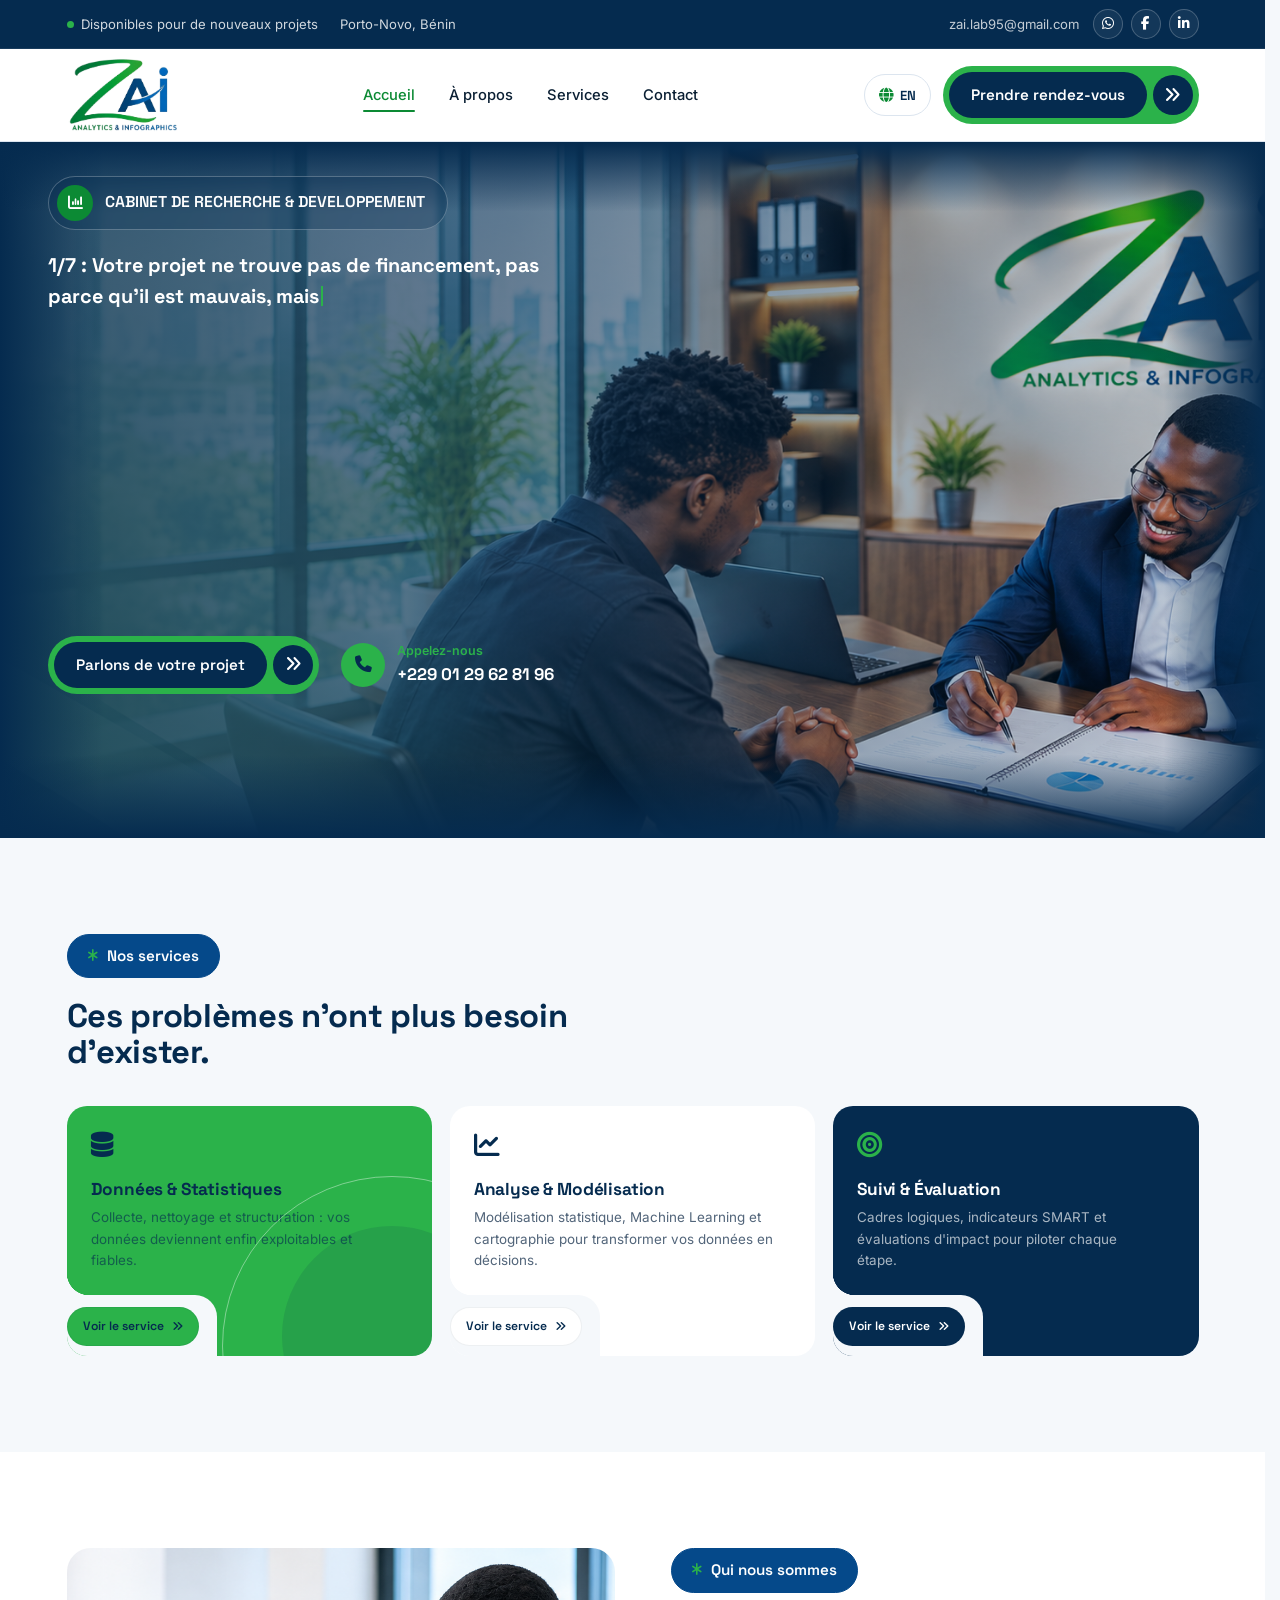
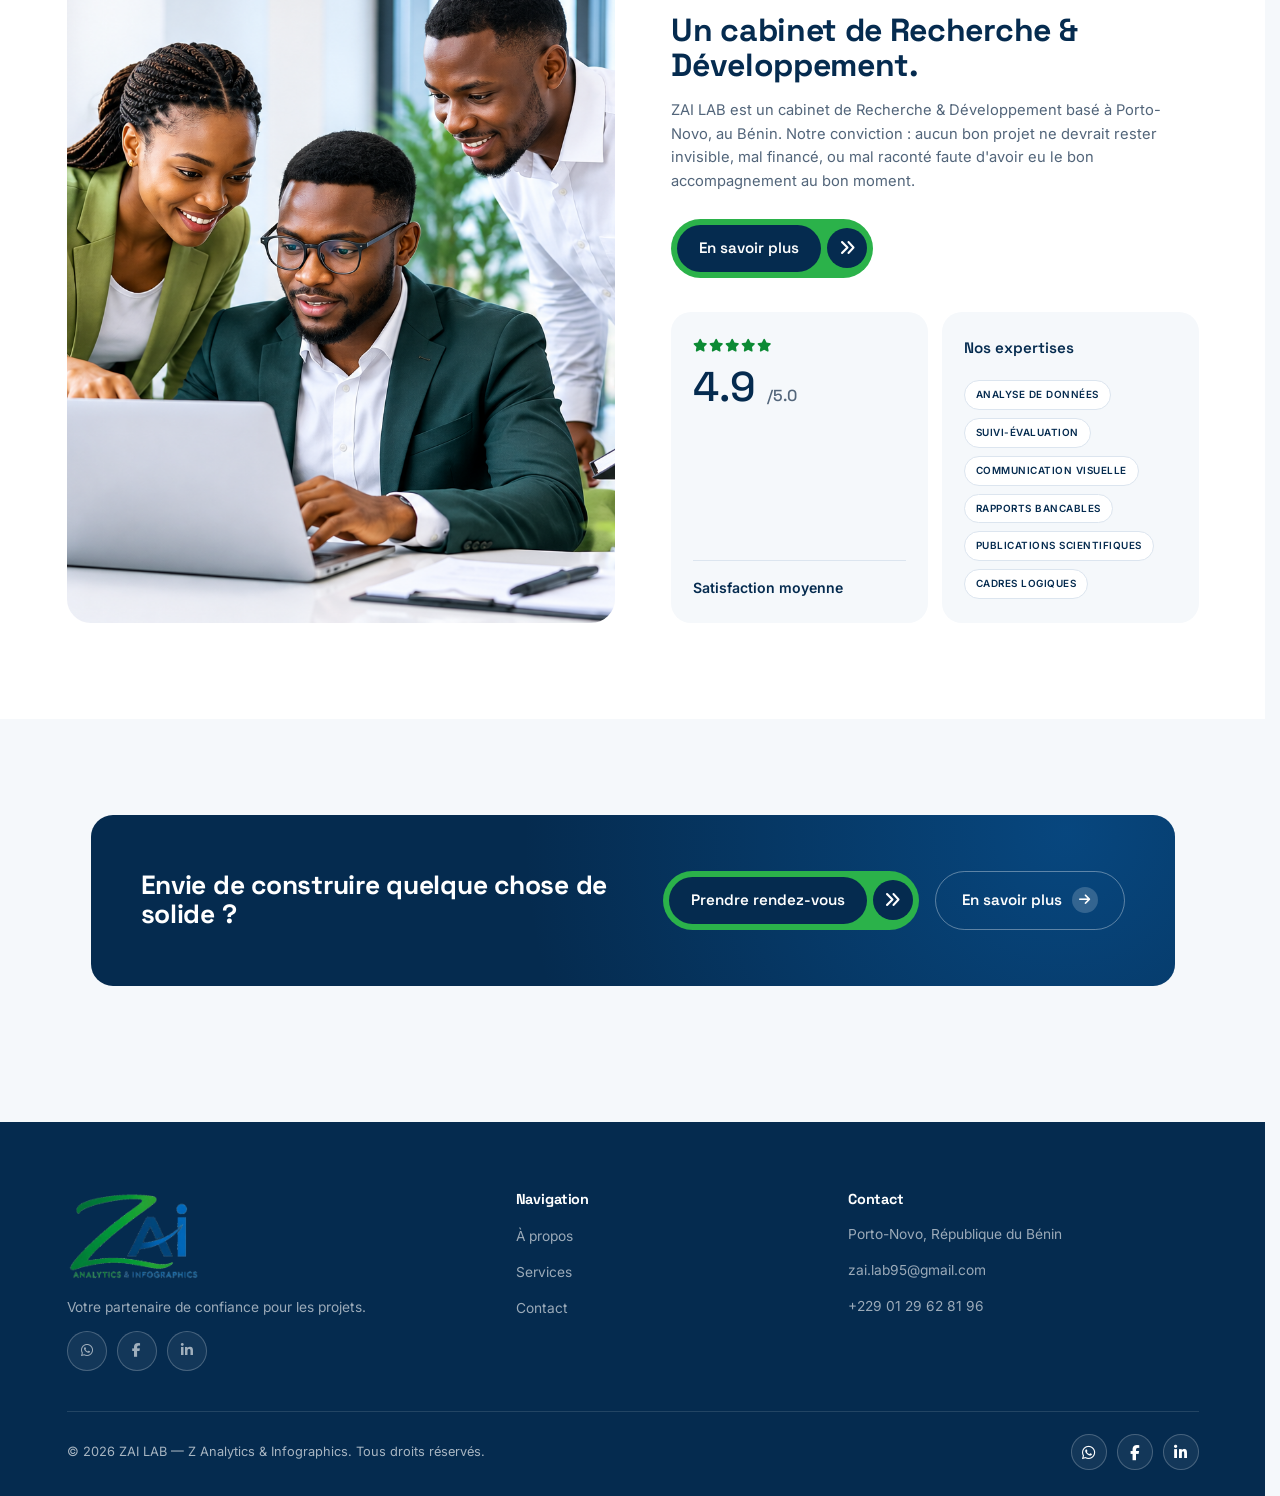
==== commit df2511f8: "Update text and styles in index.html" ====
--- a/index.html
+++ b/index.html
@@ -10,6 +10,12 @@
 <link rel="stylesheet" href="https://cdnjs.cloudflare.com/ajax/libs/font-awesome/6.5.2/css/all.min.css">
 <link rel="icon" type="image/png" href="assets/logo-zailab.png">
 <link rel="stylesheet" href="Responsive.css">
+<style>
+  /* Badge « Cabinet de Recherche & Développement » remonté (PC + mobile) */
+  /* La règle globale section{padding:96px 0} ajoutait 96px de vide au-dessus du badge */
+  .hero-v2.hero-v2--bg{ padding-top:0 !important; }
+  .hero-v2 .hero-v2-inner{ padding-top:34px !important; }
+</style>
 </head>
 <body>
 
@@ -54,7 +60,7 @@
 <section class="hero-v2 hero-v2--bg">
   <div class="hero-v2-inner">
     <div class="hero-v2-text">
-      <div class="eyebrow"><i class="fa-solid fa-chart-column"></i> <span>Cabinet de Recherche &amp; Développement</span> <span class="eyebrow-loc">— Porto-Novo, Bénin</span></div>
+      <div class="eyebrow"><i class="fa-solid fa-chart-column"></i> <span>CABINET DE RECHERCHE &amp; DEVELOPPEMENT</span> </div>
 
       <h1 class="hero-rotator" id="problemRotator">
         <span class="rotator-output"></span><span class="rotator-cursor"></span>
@@ -62,7 +68,7 @@
         <span class="rotator-source" hidden>Votre projet est financé mais aucun système de suivi, le rapport final est vide et le bailleur déçu.</span>
         <span class="rotator-source" hidden>Vous avez collecté des données mais personne pour les analyser. Elles dorment dans un ordinateur.</span>
         <span class="rotator-source" hidden>Trois prestataires, trois factures, trois langages, et un dossier incohérent.</span>
-        <span class="rotator-source" hidden>Votre projet a réussi mais personne ne le sait aucune communication visuelle pour le montrer.</span>
+        <span class="rotator-source" hidden>Votre projet a réussi mais personne ne le sait; aucune communication visuelle pour le montrer.</span>
         <span class="rotator-source" hidden>Vous avez des résultats de recherche solides mais ils ne sont jamais publiés.</span>
         <span class="rotator-source" hidden>Votre rapport final ne satisfait pas les exigences du bailleur.</span>
       </h1>
@@ -92,13 +98,13 @@
     </div>
 
     <div class="notch-grid">
-      <article class="notch-card">
+      <article class="notch-card notch-card--lime">
         <i class="fa-solid fa-database notch-icon"></i>
         <h3>Données &amp; Statistiques</h3>
         <p>Collecte, nettoyage et structuration : vos données deviennent enfin exploitables et fiables.</p>
         <div class="card-notch"><a href="services.html" class="btn-notch">Voir le service <i class="fa-solid fa-angles-right"></i></a></div>
       </article>
-      <article class="notch-card notch-card--lime">
+      <article class="notch-card">
         <i class="fa-solid fa-chart-line notch-icon"></i>
         <h3>Analyse &amp; Modélisation</h3>
         <p>Modélisation statistique, Machine Learning et cartographie pour transformer vos données en décisions.</p>
@@ -124,7 +130,7 @@
 
     <div class="about-copy">
       <span class="label-pill"><i class="fa-solid fa-asterisk"></i> Qui nous sommes</span>
-      <h2>Un cabinet de R&amp;D, pas trois prestataires séparés.</h2>
+      <h2>Un cabinet de Recherche & Développement.</h2>
       <p>ZAI LAB est un cabinet de Recherche &amp; Développement basé à Porto-Novo, au Bénin. Notre conviction : aucun bon projet ne devrait rester invisible, mal financé, ou mal raconté faute d'avoir eu le bon accompagnement au bon moment.</p>
 
       <div class="about-cta-row">
@@ -206,4 +212,4 @@
 
 <script src="script.js"></script>
 </body>
-</html>+</html>
--- a/Responsive.css
+++ b/Responsive.css
@@ -323,6 +323,22 @@
   .btn-primary .btn-arrow{ width:30px; height:30px; }
 }
 
+/* ---- Barre du haut : localisation masquée ---- */
+@media (max-width:960px){
+  /* Spécificité renforcée : « .topbar-left span » l'emportait sur « .topbar-loc » */
+  .topbar .topbar-left .topbar-loc,
+  .topbar .topbar-loc,
+  .topbar-loc{ display:none !important; }
+}
+
+/* ---- Héros : boutons « Parlons… » et « Appelez-nous » remontés vers le milieu ---- */
+@media (max-width:960px){
+  .hero-v2-actions{ margin-bottom:120px; padding-top:12px; }
+}
+@media (max-width:560px){
+  .hero-v2-actions{ margin-bottom:104px; padding-top:8px; }
+}
+
 /* ---- Process : le rond d'icône ne chevauche plus le numéro ---- */
 @media (max-width:960px){
   .process-visual{ gap:14px; justify-content:flex-start; flex-wrap:nowrap; }
@@ -336,4 +352,46 @@
 }
 @media (min-width:801px) and (max-width:960px){
   .process-visual{ justify-content:center; }
-}+}
+
+/* =========================================================
+   PAGE À PROPOS — titres et sections (mobile & tablette)
+   ========================================================= */
+@media (max-width:960px){
+  /* Hero « À propos » */
+  .page-hero{ padding:40px 0 32px; }
+  .page-hero .label-pill{ margin-bottom:14px; }
+  .page-hero h1{
+    font-size:clamp(1.4rem,4.4vw,1.8rem); line-height:1.2; max-width:100%;
+  }
+
+  /* Section de présentation (sans pastille, démarre directement par le titre) */
+  .about-simple{ padding:26px 0 44px; }
+  .about-simple p{ max-width:100%; }
+  .about-simple p.lede{ font-size:.95rem; line-height:1.65; margin-bottom:18px; }
+  .about-simple-cta{ margin-top:4px; }
+
+  /* Section Mission / Ambition / Vision */
+  .notes-section{ padding:48px 0 56px; }
+  .notes-section .label-pill{ margin-bottom:14px; }
+  .notes-section .section-head h2{
+    font-size:clamp(1.25rem,3.6vw,1.5rem); line-height:1.25; max-width:100%;
+  }
+  .notes-board{ margin-top:36px; gap:34px 28px; }
+  .sticky-note{ padding:26px 20px 20px; }
+  .sticky-note h3{ font-size:1rem; }
+  .note-number{ font-size:1.3rem; }
+  .sticky-note p{ font-size:.86rem; line-height:1.55; }
+}
+@media (max-width:560px){
+  .page-hero{ padding:32px 0 26px; }
+  .page-hero h1{ font-size:clamp(1.3rem,6.4vw,1.55rem); }
+
+  .about-simple{ padding:20px 0 36px; }
+  .notes-section .section-head h2{ font-size:clamp(1.15rem,5.4vw,1.35rem); }
+  .about-simple p.lede{ font-size:.92rem; }
+
+  .notes-section{ padding:40px 0 48px; }
+  .notes-board{ margin-top:30px; gap:28px; }
+  .sticky-note{ max-width:100%; }
+}
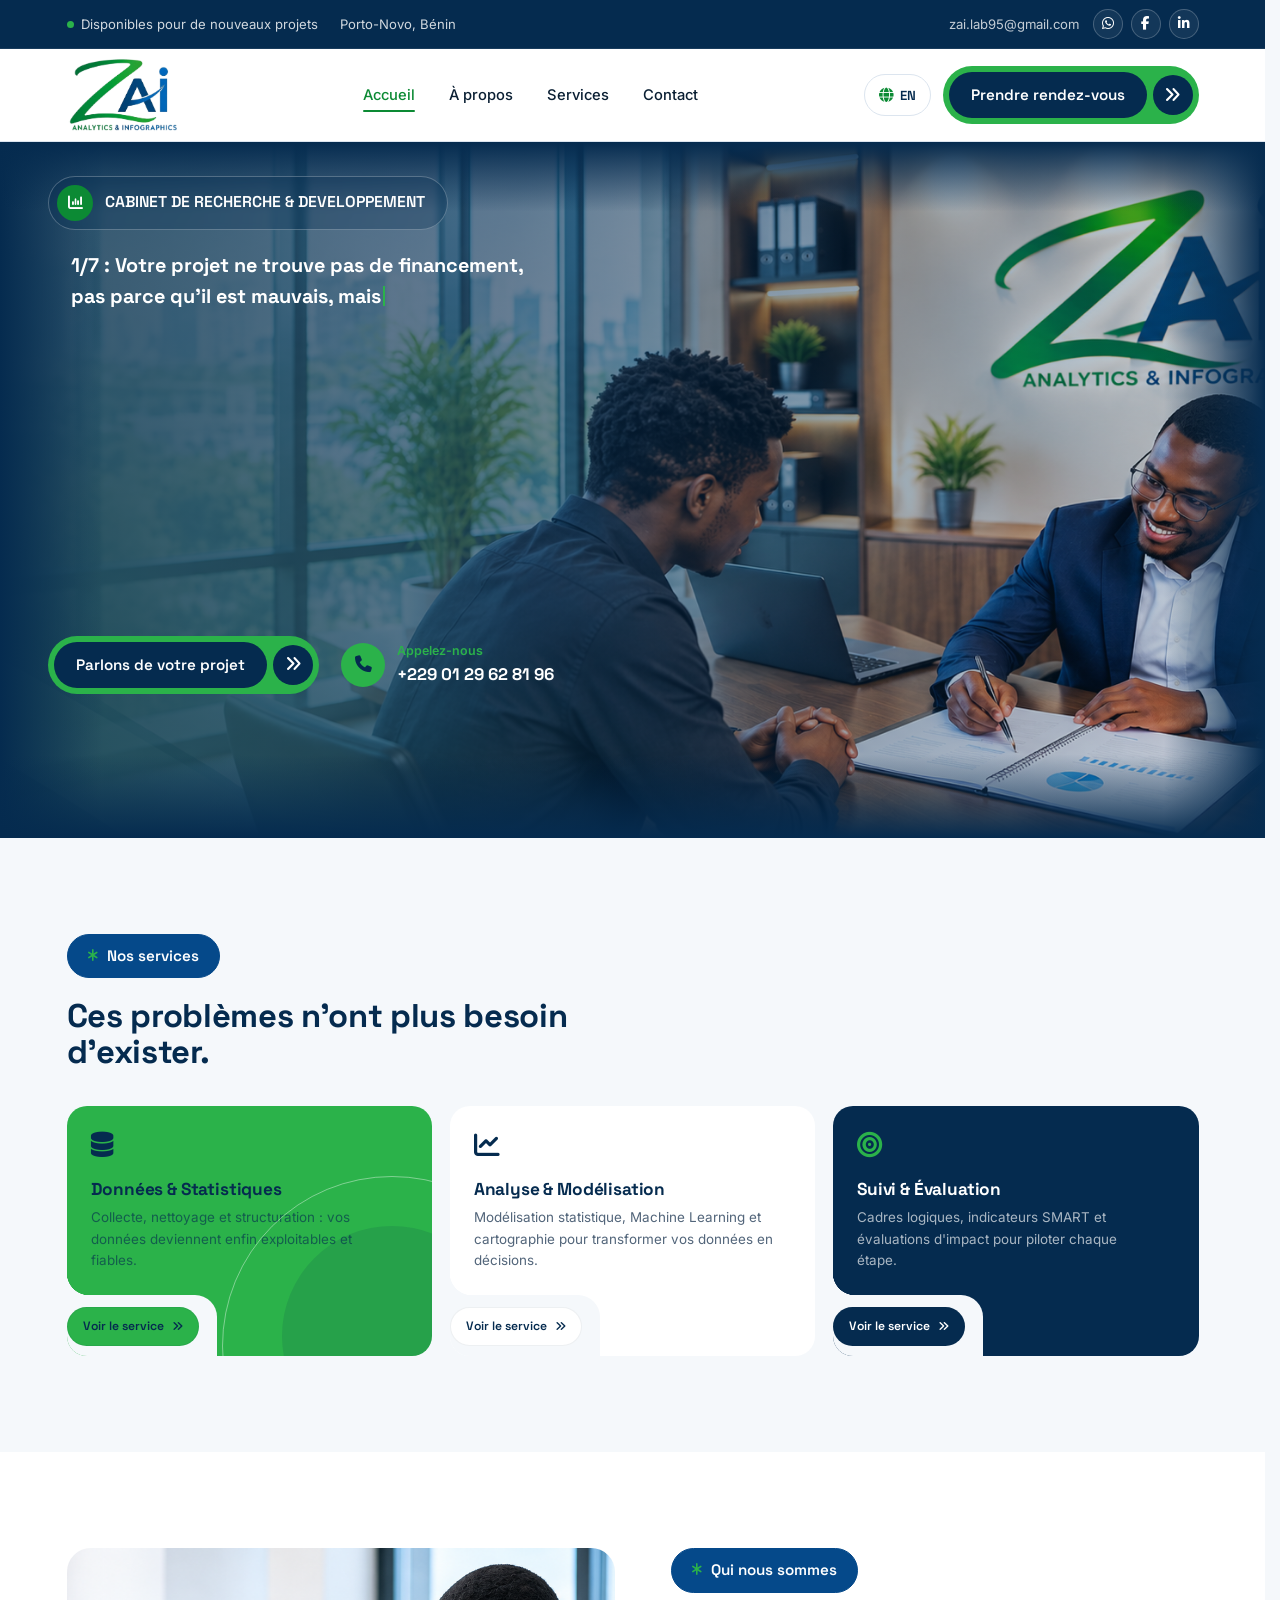
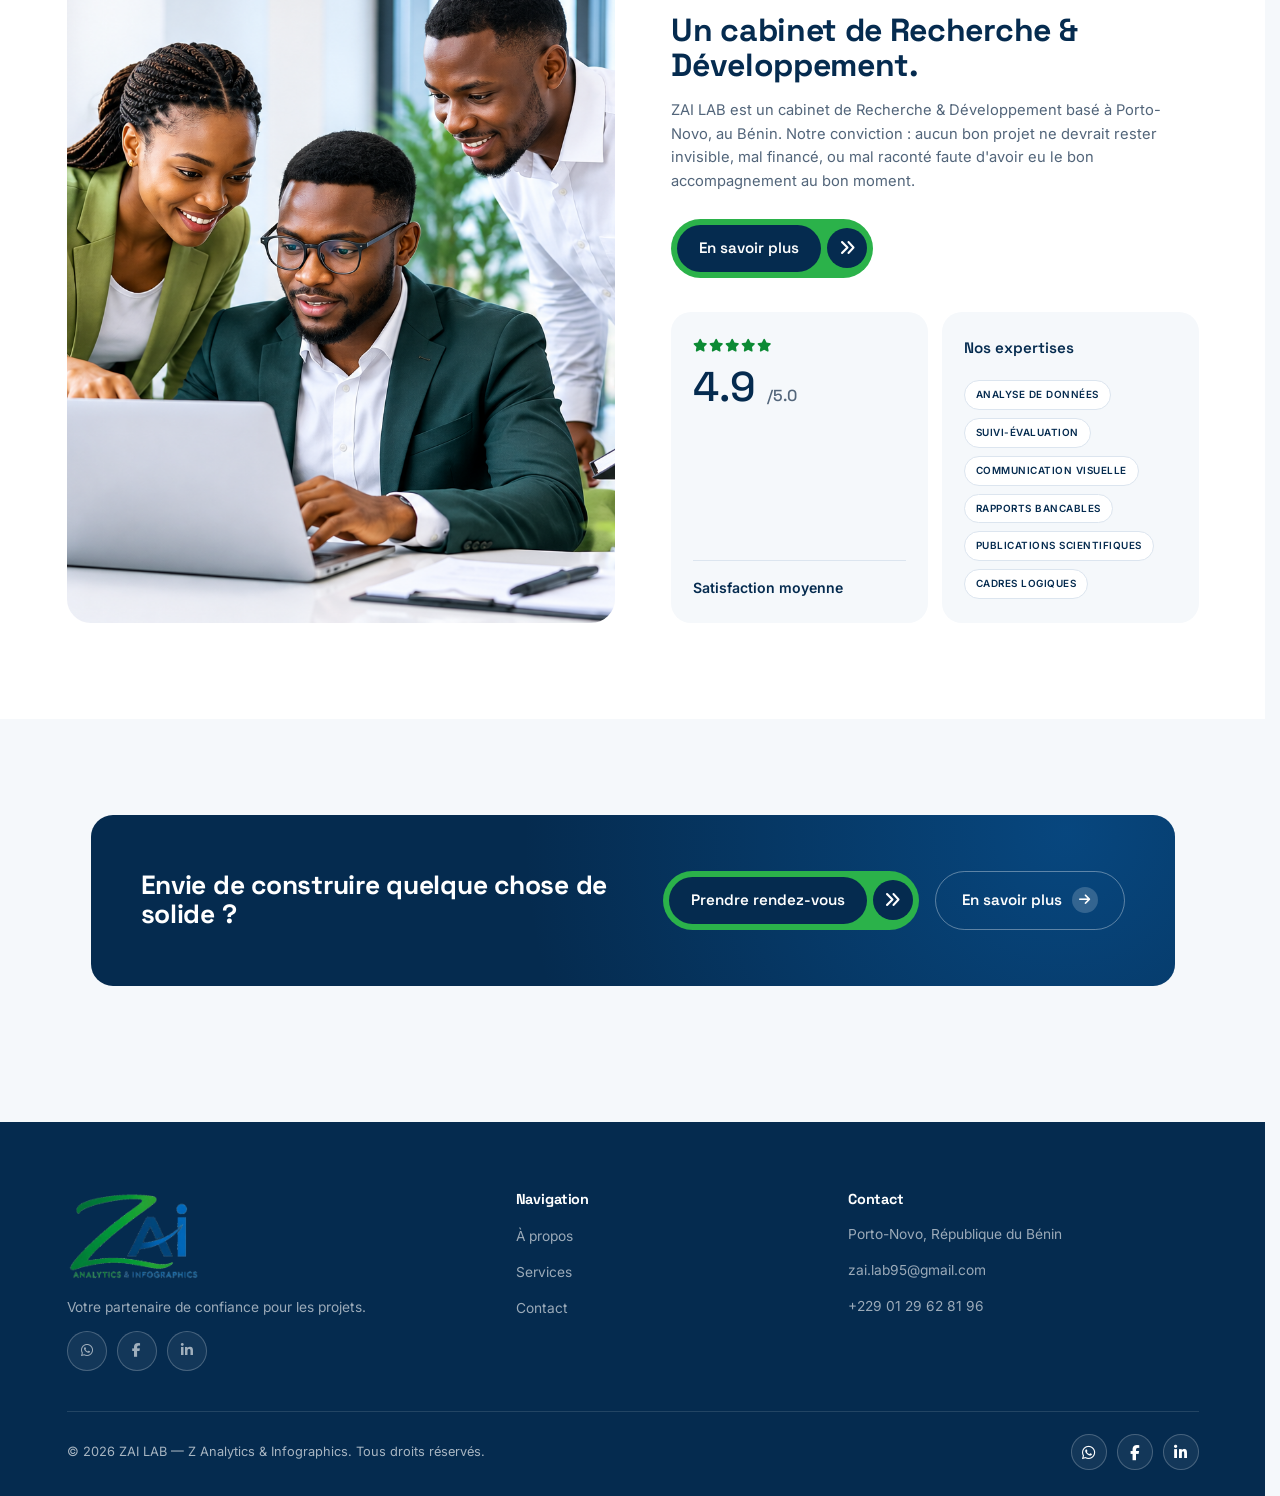
==== commit bed102ec: "Add files via upload" ====
--- a/index.html
+++ b/index.html
@@ -15,6 +15,8 @@
   /* La règle globale section{padding:96px 0} ajoutait 96px de vide au-dessus du badge */
   .hero-v2.hero-v2--bg{ padding-top:0 !important; }
   .hero-v2 .hero-v2-inner{ padding-top:34px !important; }
+  /* Phrases qui défilent alignées sur le début du texte du badge (22px de marge + 1px de bordure) */
+  .hero-v2 .hero-v2-text h1.hero-rotator{ padding-left:23px !important; }
 </style>
 </head>
 <body>
@@ -31,7 +33,7 @@
         <div class="social-row social-row--top">
           <a href="https://wa.me/message/7WDVWGU74DTKE1" target="_blank" rel="noopener" aria-label="WhatsApp" title="WhatsApp"><i class="fa-brands fa-whatsapp"></i></a>
           <a href="https://web.facebook.com/zailab95" target="_blank" rel="noopener" aria-label="Facebook" title="Facebook"><i class="fa-brands fa-facebook-f"></i></a>
-          <a href="https://www.linkedin.com/in/luc-zinzinh%C3%A9do-7a95b5175/" target="_blank" rel="noopener" aria-label="LinkedIn" title="LinkedIn"><i class="fa-brands fa-linkedin-in"></i></a>
+          <a href="https://www.linkedin.com/company/zai-lab95/" target="_blank" rel="noopener" aria-label="LinkedIn" title="LinkedIn"><i class="fa-brands fa-linkedin-in"></i></a>
         </div>
       </div>
     </div>
@@ -60,7 +62,7 @@
 <section class="hero-v2 hero-v2--bg">
   <div class="hero-v2-inner">
     <div class="hero-v2-text">
-      <div class="eyebrow"><i class="fa-solid fa-chart-column"></i> <span>CABINET DE RECHERCHE &amp; DEVELOPPEMENT</span> </div>
+      <div class="eyebrow"><i class="fa-solid fa-chart-column"></i> <span>CABINET DE RECHERCHE &amp; DEVELOPPEMENT</span></div>
 
       <h1 class="hero-rotator" id="problemRotator">
         <span class="rotator-output"></span><span class="rotator-cursor"></span>
@@ -181,7 +183,7 @@
         <div class="social-row">
           <a href="https://wa.me/message/7WDVWGU74DTKE1" target="_blank" rel="noopener" aria-label="WhatsApp" title="WhatsApp"><i class="fa-brands fa-whatsapp"></i></a>
           <a href="https://web.facebook.com/zailab95" target="_blank" rel="noopener" aria-label="Facebook" title="Facebook"><i class="fa-brands fa-facebook-f"></i></a>
-          <a href="https://www.linkedin.com/in/luc-zinzinh%C3%A9do-7a95b5175/" target="_blank" rel="noopener" aria-label="LinkedIn" title="LinkedIn"><i class="fa-brands fa-linkedin-in"></i></a>
+          <a href="https://www.linkedin.com/company/zai-lab95/" target="_blank" rel="noopener" aria-label="LinkedIn" title="LinkedIn"><i class="fa-brands fa-linkedin-in"></i></a>
         </div>
       </div>
       <div>
@@ -204,7 +206,7 @@
       <div class="social-row">
         <a href="https://wa.me/message/7WDVWGU74DTKE1" target="_blank" rel="noopener" aria-label="WhatsApp" title="WhatsApp"><i class="fa-brands fa-whatsapp"></i></a>
           <a href="https://web.facebook.com/zailab95" target="_blank" rel="noopener" aria-label="Facebook" title="Facebook"><i class="fa-brands fa-facebook-f"></i></a>
-          <a href="https://www.linkedin.com/in/luc-zinzinh%C3%A9do-7a95b5175/" target="_blank" rel="noopener" aria-label="LinkedIn" title="LinkedIn"><i class="fa-brands fa-linkedin-in"></i></a>
+          <a href="https://www.linkedin.com/company/zai-lab95/" target="_blank" rel="noopener" aria-label="LinkedIn" title="LinkedIn"><i class="fa-brands fa-linkedin-in"></i></a>
       </div>
     </div>
   </div>
@@ -212,4 +214,4 @@
 
 <script src="script.js"></script>
 </body>
-</html>
+</html>
--- a/Responsive.css
+++ b/Responsive.css
@@ -394,4 +394,4 @@
   .notes-section{ padding:40px 0 48px; }
   .notes-board{ margin-top:30px; gap:28px; }
   .sticky-note{ max-width:100%; }
-}
+}
